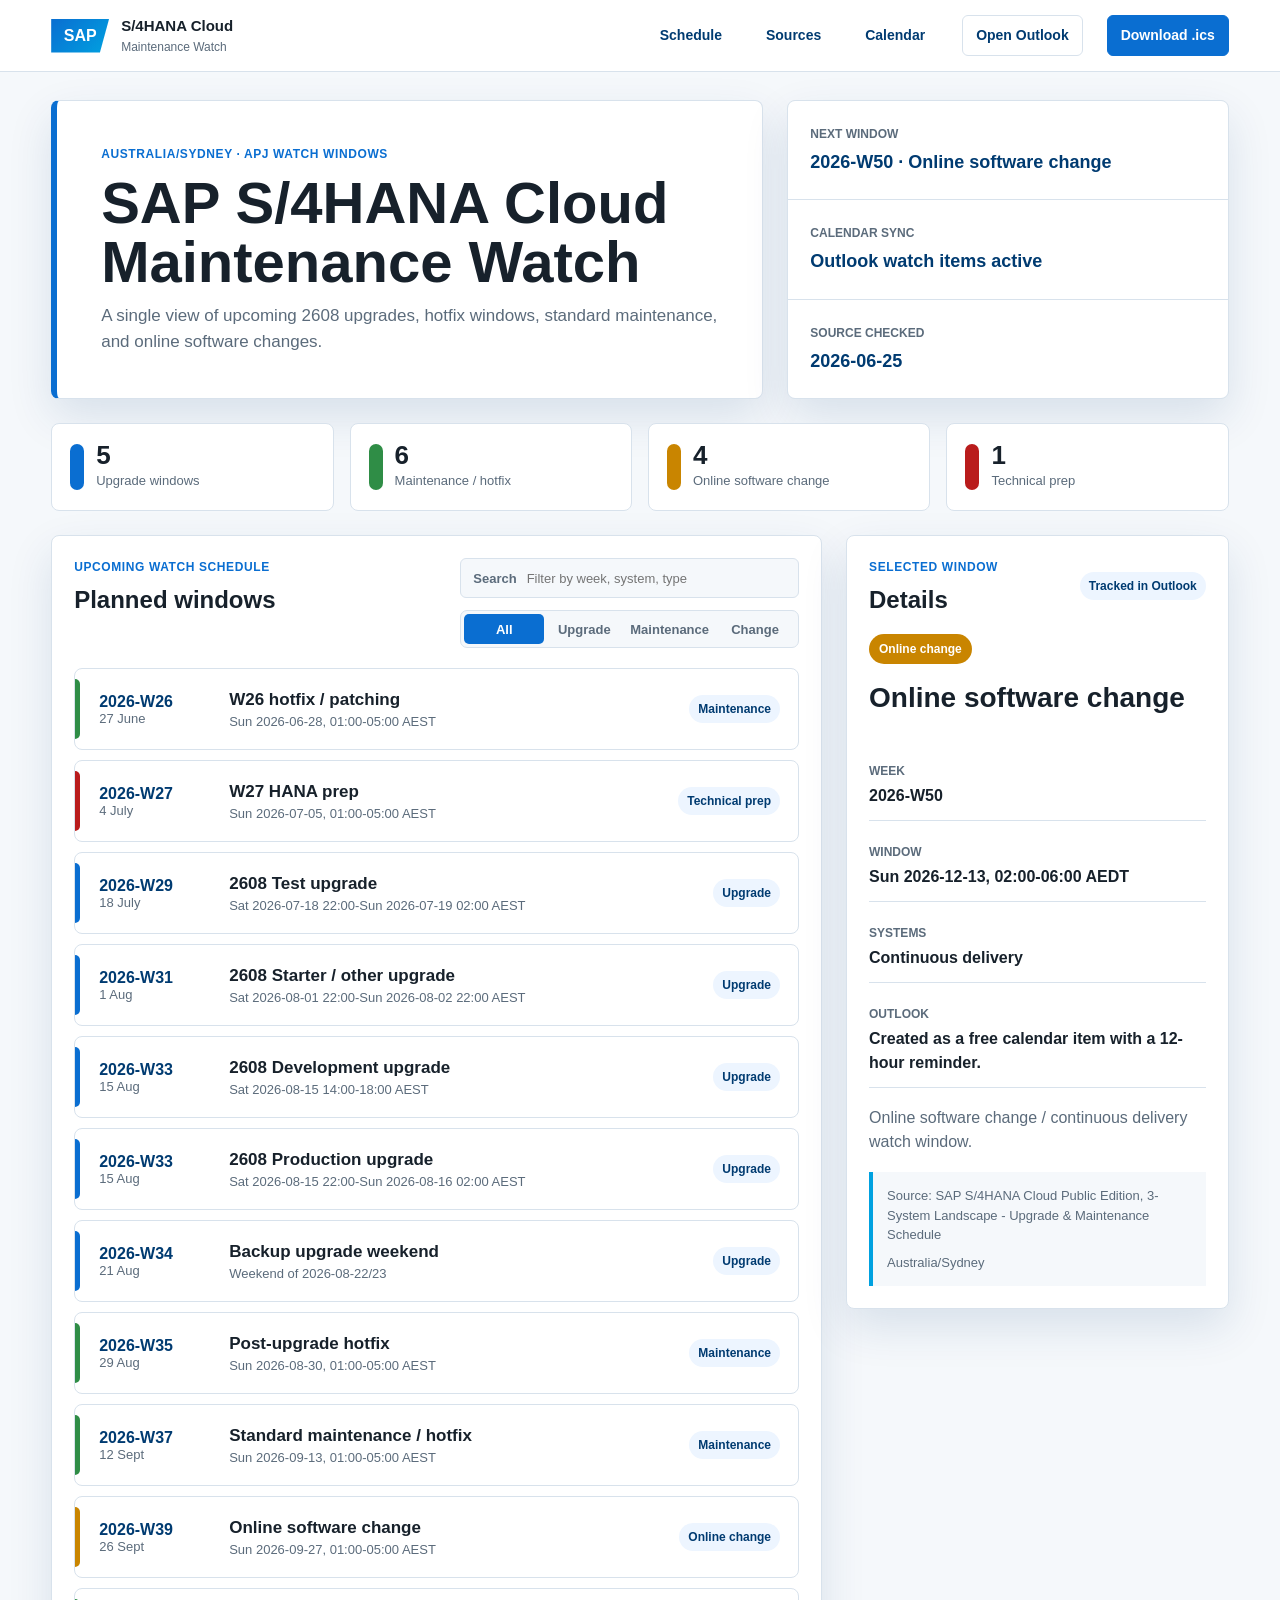
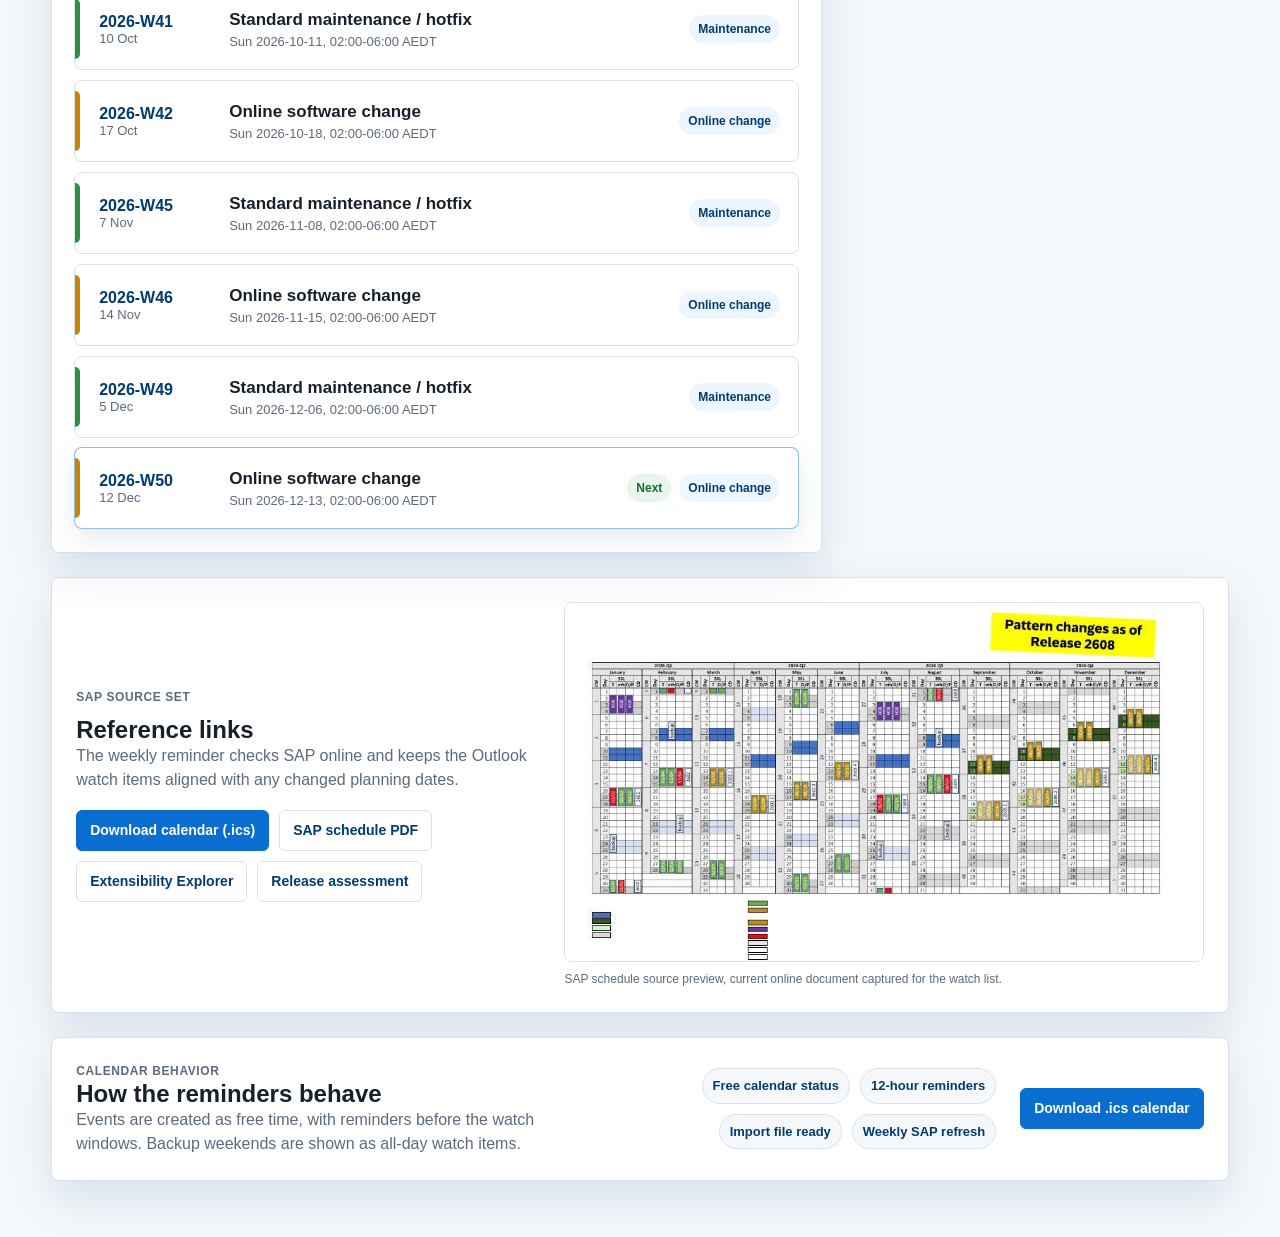
==== SAP-Maintenance-Watch-Shareable.html @ 241fd20e "Publish SAP maintenance watch site" ====
﻿<!doctype html>
<html lang="en">
  <head>
    <meta charset="utf-8" />
    <meta name="viewport" content="width=device-width, initial-scale=1" />
    <title>SAP S/4HANA Cloud Maintenance Watch</title>
    <style>
:root {
  --sap-blue: #0a6ed1;
  --sap-deep: #003b71;
  --sap-cyan: #00a1e0;
  --ink: #17212b;
  --muted: #5b6b7b;
  --line: #d8e2ec;
  --soft: #f5f8fb;
  --surface: #ffffff;
  --upgrade: #0a6ed1;
  --maintenance: #2f8d46;
  --change: #c98500;
  --prep: #b91c1c;
  --shadow: 0 18px 45px rgba(0, 59, 113, 0.12);
  color-scheme: light;
}

* {
  box-sizing: border-box;
}

html {
  scroll-behavior: smooth;
}

body {
  margin: 0;
  background: var(--soft);
  color: var(--ink);
  font-family: "Segoe UI", Arial, Helvetica, sans-serif;
  line-height: 1.5;
}

a {
  color: inherit;
}

.topbar {
  position: sticky;
  top: 0;
  z-index: 10;
  display: flex;
  align-items: center;
  gap: 24px;
  min-height: 72px;
  padding: 12px clamp(18px, 4vw, 56px);
  background: rgba(255, 255, 255, 0.94);
  border-bottom: 1px solid var(--line);
  backdrop-filter: blur(12px);
}

.brand {
  display: flex;
  align-items: center;
  gap: 12px;
  min-width: 270px;
  text-decoration: none;
}

.sap-mark {
  display: grid;
  place-items: center;
  width: 58px;
  height: 34px;
  background: linear-gradient(135deg, var(--sap-blue), var(--sap-cyan));
  color: #fff;
  font-weight: 800;
  letter-spacing: 0;
  clip-path: polygon(0 0, 100% 0, 84% 100%, 0 100%);
}

.brand strong,
.brand small {
  display: block;
}

.brand strong {
  font-size: 15px;
}

.brand small {
  color: var(--muted);
  font-size: 12px;
}

nav {
  display: flex;
  gap: 18px;
  margin-left: auto;
}

nav a,
.outlook-link,
.calendar-download,
.source-actions a {
  min-height: 38px;
  padding: 9px 13px;
  border-radius: 6px;
  color: var(--sap-deep);
  font-size: 14px;
  font-weight: 650;
  text-decoration: none;
}

nav a:hover,
.outlook-link:hover,
.calendar-download:hover,
.source-actions a:hover {
  background: #eaf4ff;
}

.outlook-link {
  border: 1px solid var(--line);
  background: var(--surface);
}

.calendar-download {
  display: inline-flex;
  align-items: center;
  justify-content: center;
  border: 1px solid var(--sap-blue);
  background: var(--sap-blue);
  color: #fff;
  white-space: nowrap;
}

.calendar-download:hover {
  background: var(--sap-deep);
  color: #fff;
}

main {
  width: min(1440px, 100%);
  margin: 0 auto;
  padding: 28px clamp(18px, 4vw, 56px) 56px;
}

.overview {
  display: grid;
  grid-template-columns: minmax(0, 1fr) minmax(320px, 0.62fr);
  gap: 24px;
  align-items: stretch;
}

.overview-copy,
.overview-panel,
.schedule-panel,
.detail-panel,
.source-grid,
.calendar-note,
.status-strip article {
  background: var(--surface);
  border: 1px solid var(--line);
  border-radius: 8px;
  box-shadow: var(--shadow);
}

.overview-copy {
  padding: clamp(26px, 4vw, 44px);
  border-left: 6px solid var(--sap-blue);
}

.system-label {
  margin: 0 0 10px;
  color: var(--sap-blue);
  font-size: 12px;
  font-weight: 750;
  letter-spacing: 0.05em;
  text-transform: uppercase;
}

h1,
h2,
h3,
p {
  margin-top: 0;
}

h1 {
  max-width: 760px;
  margin-bottom: 12px;
  font-size: clamp(32px, 5vw, 58px);
  line-height: 1.02;
  letter-spacing: 0;
}

h2 {
  margin-bottom: 0;
  font-size: 24px;
  line-height: 1.15;
  letter-spacing: 0;
}

h3 {
  margin-bottom: 18px;
  font-size: 28px;
  line-height: 1.15;
}

.overview-copy p:last-child {
  max-width: 680px;
  margin-bottom: 0;
  color: var(--muted);
  font-size: 17px;
}

.overview-panel {
  display: grid;
  gap: 1px;
  overflow: hidden;
  background: var(--line);
}

.overview-panel div {
  display: grid;
  align-content: center;
  min-height: 92px;
  padding: 18px 22px;
  background: var(--surface);
}

.metric-label {
  margin-bottom: 6px;
  color: var(--muted);
  font-size: 12px;
  font-weight: 750;
  text-transform: uppercase;
}

.overview-panel strong {
  color: var(--sap-deep);
  font-size: 18px;
}

.status-strip {
  display: grid;
  grid-template-columns: repeat(4, minmax(0, 1fr));
  gap: 16px;
  margin: 24px 0;
}

.status-strip article {
  display: flex;
  gap: 12px;
  align-items: center;
  min-height: 82px;
  padding: 18px;
  box-shadow: none;
}

.status-strip strong {
  display: block;
  font-size: 26px;
  line-height: 1;
}

.status-strip span:last-child {
  color: var(--muted);
  font-size: 13px;
}

.status-dot {
  flex: 0 0 auto;
  width: 14px;
  height: 46px;
  border-radius: 999px;
}

.status-dot.upgrade,
.timeline-row.upgrade::before,
.detail-kicker.upgrade {
  background: var(--upgrade);
}

.status-dot.maintenance,
.timeline-row.maintenance::before,
.detail-kicker.maintenance {
  background: var(--maintenance);
}

.status-dot.change,
.timeline-row.change::before,
.detail-kicker.change {
  background: var(--change);
}

.status-dot.prep,
.timeline-row.prep::before,
.detail-kicker.prep {
  background: var(--prep);
}

.workspace {
  display: grid;
  grid-template-columns: minmax(0, 1.45fr) minmax(320px, 0.72fr);
  gap: 24px;
  align-items: start;
}

.schedule-panel,
.detail-panel {
  min-width: 0;
  padding: 22px;
}

.detail-panel {
  position: sticky;
  top: 94px;
}

.panel-heading {
  display: flex;
  justify-content: space-between;
  gap: 20px;
  align-items: flex-start;
  margin-bottom: 20px;
}

.panel-heading.compact {
  align-items: center;
}

.toolbar {
  display: grid;
  gap: 12px;
  justify-items: end;
}

.search-box {
  display: flex;
  align-items: center;
  gap: 8px;
  width: min(360px, 100%);
  min-height: 40px;
  padding: 0 12px;
  border: 1px solid var(--line);
  border-radius: 6px;
  background: var(--soft);
  color: var(--muted);
  font-size: 13px;
  font-weight: 650;
}

.search-box input {
  width: 100%;
  min-width: 120px;
  border: 0;
  outline: 0;
  background: transparent;
  color: var(--ink);
  font: inherit;
  font-weight: 500;
}

.segmented {
  display: flex;
  min-height: 38px;
  padding: 3px;
  border: 1px solid var(--line);
  border-radius: 7px;
  background: var(--soft);
}

.segmented button {
  min-width: 80px;
  border: 0;
  border-radius: 5px;
  background: transparent;
  color: var(--muted);
  cursor: pointer;
  font: inherit;
  font-size: 13px;
  font-weight: 700;
}

.segmented button.active {
  background: var(--sap-blue);
  color: #fff;
}

.timeline {
  display: grid;
  gap: 10px;
}

.timeline-row {
  position: relative;
  display: grid;
  grid-template-columns: 112px minmax(0, 1fr) auto;
  gap: 18px;
  align-items: center;
  width: 100%;
  min-height: 82px;
  padding: 16px 18px 16px 24px;
  border: 1px solid var(--line);
  border-radius: 8px;
  background: var(--surface);
  color: inherit;
  cursor: pointer;
  text-align: left;
  transition: border-color 160ms ease, transform 160ms ease, box-shadow 160ms ease;
}

.timeline-row::before {
  content: "";
  position: absolute;
  left: 0;
  top: 10px;
  bottom: 10px;
  width: 5px;
  border-radius: 0 999px 999px 0;
}

.timeline-row:hover,
.timeline-row.selected {
  border-color: rgba(10, 110, 209, 0.45);
  box-shadow: 0 10px 28px rgba(0, 59, 113, 0.1);
  transform: translateY(-1px);
}

.date-block strong,
.date-block small,
.event-title,
.event-time {
  display: block;
}

.date-block strong {
  color: var(--sap-deep);
  font-size: 16px;
}

.date-block small,
.event-time {
  color: var(--muted);
  font-size: 13px;
}

.event-title {
  margin-bottom: 4px;
  font-size: 17px;
  font-weight: 750;
}

.event-meta {
  display: flex;
  gap: 8px;
  align-items: center;
  justify-content: end;
}

.next-badge,
.category-badge,
.sync-pill {
  display: inline-flex;
  align-items: center;
  min-height: 28px;
  padding: 5px 9px;
  border-radius: 999px;
  font-size: 12px;
  font-weight: 750;
  white-space: nowrap;
}

.next-badge {
  background: #e7f5ec;
  color: #176c34;
}

.category-badge,
.sync-pill {
  background: #edf5ff;
  color: var(--sap-deep);
}

.detail-content {
  display: grid;
  gap: 18px;
}

.detail-kicker {
  width: fit-content;
  padding: 6px 10px;
  border-radius: 999px;
  color: #fff;
  font-size: 12px;
  font-weight: 800;
}

dl {
  display: grid;
  gap: 10px;
  margin: 0;
}

dl div {
  padding: 12px 0;
  border-bottom: 1px solid var(--line);
}

dt {
  color: var(--muted);
  font-size: 12px;
  font-weight: 750;
  text-transform: uppercase;
}

dd {
  margin: 4px 0 0;
  color: var(--ink);
  font-weight: 650;
}

.detail-content p {
  margin-bottom: 0;
  color: var(--muted);
}

.detail-footer {
  display: grid;
  gap: 8px;
  padding: 14px;
  border-left: 4px solid var(--sap-cyan);
  background: var(--soft);
  color: var(--muted);
  font-size: 13px;
}

.source-grid,
.calendar-note {
  margin-top: 24px;
  padding: 24px;
}

.source-grid {
  display: grid;
  grid-template-columns: minmax(0, 0.72fr) minmax(320px, 1fr);
  gap: 28px;
  align-items: center;
}

.source-copy p {
  color: var(--muted);
}

.source-actions {
  display: flex;
  flex-wrap: wrap;
  gap: 10px;
  margin-top: 18px;
}

.source-actions a {
  border: 1px solid var(--line);
  background: var(--surface);
}

.source-actions .download-link {
  border-color: var(--sap-blue);
  background: var(--sap-blue);
  color: #fff;
}

.source-actions .download-link:hover {
  background: var(--sap-deep);
}

.source-image {
  margin: 0;
}

.source-image img {
  display: block;
  width: 100%;
  aspect-ratio: 16 / 9;
  object-fit: cover;
  border: 1px solid var(--line);
  border-radius: 8px;
}

.source-image figcaption {
  margin-top: 8px;
  color: var(--muted);
  font-size: 12px;
}

.calendar-note {
  display: flex;
  justify-content: space-between;
  gap: 24px;
  align-items: center;
}

.calendar-note p {
  max-width: 680px;
  margin-bottom: 0;
  color: var(--muted);
}

.calendar-rules {
  display: flex;
  flex-wrap: wrap;
  gap: 10px;
  justify-content: flex-end;
}

.calendar-note-download {
  flex: 0 0 auto;
}

.calendar-rules span {
  min-height: 34px;
  padding: 7px 10px;
  border: 1px solid var(--line);
  border-radius: 999px;
  background: var(--soft);
  color: var(--sap-deep);
  font-size: 13px;
  font-weight: 750;
}

.empty-state {
  padding: 28px;
  border: 1px dashed var(--line);
  border-radius: 8px;
  color: var(--muted);
  text-align: center;
}

@media (max-width: 1120px) {
  .overview,
  .workspace,
  .source-grid {
    grid-template-columns: 1fr;
  }

  .detail-panel {
    position: static;
  }

  .panel-heading,
  .calendar-note {
    flex-direction: column;
    align-items: stretch;
  }

  .toolbar {
    justify-items: stretch;
  }

  .search-box {
    width: 100%;
  }
}

@media (max-width: 760px) {
  .topbar {
    position: static;
    flex-wrap: wrap;
  }

  .brand {
    width: 100%;
    min-width: 0;
  }

  nav {
    order: 3;
    width: 100%;
    margin-left: 0;
    overflow-x: auto;
  }

  .outlook-link {
    margin-left: auto;
  }

  .calendar-download {
    margin-left: 0;
  }

  main {
    padding-top: 18px;
  }

  .status-strip {
    grid-template-columns: repeat(2, minmax(0, 1fr));
  }

  .segmented {
    overflow-x: auto;
  }

  .timeline-row {
    grid-template-columns: 1fr;
    gap: 8px;
  }

  .event-meta {
    justify-content: flex-start;
  }
}

@media (max-width: 520px) {
  .status-strip {
    grid-template-columns: 1fr;
  }

  h1 {
    font-size: 34px;
  }
}

@media (prefers-reduced-motion: reduce) {
  *,
  *::before,
  *::after {
    scroll-behavior: auto !important;
    transition: none !important;
  }
}

</style>
  </head>
  <body>
    <header class="topbar">
      <a class="brand" href="#schedule" aria-label="SAP S/4HANA Cloud Maintenance Watch home">
        <span class="sap-mark">SAP</span>
        <span>
          <strong>S/4HANA Cloud</strong>
          <small>Maintenance Watch</small>
        </span>
      </a>
      <nav aria-label="Page sections">
        <a href="#schedule">Schedule</a>
        <a href="#sources">Sources</a>
        <a href="#calendar">Calendar</a>
      </nav>
      <a class="outlook-link" href="https://outlook.office365.com/calendar/" target="_blank" rel="noreferrer">
        Open Outlook
      </a>
      <a
        class="calendar-download"
        href="[data-uri]"
        download="SAP-S4HANA-Cloud-Maintenance-Watch.ics"
        aria-label="Download SAP maintenance watch ICS calendar file"
      >
        Download .ics
      </a>
    </header>

    <main>
      <section class="overview" aria-labelledby="page-title">
        <div class="overview-copy">
          <p class="system-label">Australia/Sydney &middot; APJ watch windows</p>
          <h1 id="page-title">SAP S/4HANA Cloud Maintenance Watch</h1>
          <p>
            A single view of upcoming 2608 upgrades, hotfix windows, standard maintenance, and online software changes.
          </p>
        </div>
        <div class="overview-panel" aria-label="Current schedule status">
          <div>
            <span class="metric-label">Next window</span>
            <strong id="nextWindow">Loading schedule</strong>
          </div>
          <div>
            <span class="metric-label">Calendar sync</span>
            <strong>Outlook watch items active</strong>
          </div>
          <div>
            <span class="metric-label">Source checked</span>
            <strong id="sourceChecked">2026-06-25</strong>
          </div>
        </div>
      </section>

      <section class="status-strip" aria-label="Schedule summary">
        <article>
          <span class="status-dot upgrade"></span>
          <div>
            <strong id="upgradeCount">0</strong>
            <span>Upgrade windows</span>
          </div>
        </article>
        <article>
          <span class="status-dot maintenance"></span>
          <div>
            <strong id="maintenanceCount">0</strong>
            <span>Maintenance / hotfix</span>
          </div>
        </article>
        <article>
          <span class="status-dot change"></span>
          <div>
            <strong id="changeCount">0</strong>
            <span>Online software change</span>
          </div>
        </article>
        <article>
          <span class="status-dot prep"></span>
          <div>
            <strong id="prepCount">0</strong>
            <span>Technical prep</span>
          </div>
        </article>
      </section>

      <section class="workspace" id="schedule">
        <section class="schedule-panel" aria-labelledby="schedule-title">
          <div class="panel-heading">
            <div>
              <p class="system-label">Upcoming Watch Schedule</p>
              <h2 id="schedule-title">Planned windows</h2>
            </div>
            <div class="toolbar" aria-label="Schedule filters">
              <label class="search-box">
                <span>Search</span>
                <input id="searchInput" type="search" placeholder="Filter by week, system, type" />
              </label>
              <div class="segmented" role="tablist" aria-label="Filter schedule by type">
                <button class="active" type="button" data-filter="all">All</button>
                <button type="button" data-filter="upgrade">Upgrade</button>
                <button type="button" data-filter="maintenance">Maintenance</button>
                <button type="button" data-filter="change">Change</button>
              </div>
            </div>
          </div>
          <div class="timeline" id="scheduleList" aria-live="polite"></div>
        </section>

        <aside class="detail-panel" aria-labelledby="detail-title">
          <div class="panel-heading compact">
            <div>
              <p class="system-label">Selected window</p>
              <h2 id="detail-title">Details</h2>
            </div>
            <span class="sync-pill">Tracked in Outlook</span>
          </div>
          <div id="detailContent" class="detail-content"></div>
        </aside>
      </section>

      <section class="source-grid" id="sources" aria-label="SAP sources and reference image">
        <div class="source-copy">
          <p class="system-label">SAP source set</p>
          <h2>Reference links</h2>
          <p>
            The weekly reminder checks SAP online and keeps the Outlook watch items aligned with any changed planning dates.
          </p>
          <div class="source-actions">
            <a
              class="download-link"
              href="[data-uri]"
              download="SAP-S4HANA-Cloud-Maintenance-Watch.ics"
            >
              Download calendar (.ics)
            </a>
            <a href="https://www.sap.com/docs/download/2021/09/58ffa59e-f97d-0010-bca6-c68f7e60039b.pdf" target="_blank" rel="noreferrer">
              SAP schedule PDF
            </a>
            <a href="https://help.sap.com/crawler/PRODUCTION/SAP_EXTENSIBILITY_EXPLORER/SHIP/en-US" target="_blank" rel="noreferrer">
              Extensibility Explorer
            </a>
            <a href="https://pages.community.sap.com/topics/s4hana-cloud/release-assessment" target="_blank" rel="noreferrer">
              Release assessment
            </a>
          </div>
        </div>
        <figure class="source-image">
          <img src="[data-uri]" alt="SAP 2026 maintenance calendar source preview" />
          <figcaption>SAP schedule source preview, current online document captured for the watch list.</figcaption>
        </figure>
      </section>

      <section class="calendar-note" id="calendar" aria-label="Calendar tracking">
        <div>
          <p class="system-label">Calendar behavior</p>
          <h2>How the reminders behave</h2>
          <p>
            Events are created as free time, with reminders before the watch windows. Backup weekends are shown as all-day watch items.
          </p>
        </div>
        <div class="calendar-rules">
          <span>Free calendar status</span>
          <span>12-hour reminders</span>
          <span>Import file ready</span>
          <span>Weekly SAP refresh</span>
        </div>
        <a
          class="calendar-download calendar-note-download"
          href="[data-uri]"
          download="SAP-S4HANA-Cloud-Maintenance-Watch.ics"
          aria-label="Download SAP S/4HANA Cloud maintenance watch calendar file"
        >
          Download .ics calendar
        </a>
      </section>
    </main>

    <script>
window.sapWatchData = {
  sourceChecked: "2026-06-25",
  timezone: "Australia/Sydney",
  sourceLabel: "SAP S/4HANA Cloud Public Edition, 3-System Landscape - Upgrade & Maintenance Schedule",
  calendarImportFile: "SAP-S4HANA-Cloud-Maintenance-Watch.ics",
  events: [
    {
      id: "2026-W26",
      week: "2026-W26",
      title: "W26 hotfix / patching",
      category: "maintenance",
      displayTime: "Sun 2026-06-28, 01:00-05:00 AEST",
      start: "2026-06-28T01:00:00+10:00",
      end: "2026-06-28T05:00:00+10:00",
      systems: "Current 2602 cycle",
      description: "Hotfix / patching watch window in current 2602 cycle.",
      outlook: "Created as a free calendar item with a 12-hour reminder."
    },
    {
      id: "2026-W27",
      week: "2026-W27",
      title: "W27 HANA prep",
      category: "prep",
      displayTime: "Sun 2026-07-05, 01:00-05:00 AEST",
      start: "2026-07-05T01:00:00+10:00",
      end: "2026-07-05T05:00:00+10:00",
      systems: "HANA database / technical preparation",
      description: "HANA database / technical preparation watch window shown before 2608.",
      outlook: "Created as a free calendar item with a 12-hour reminder."
    },
    {
      id: "2026-W29",
      week: "2026-W29",
      title: "2608 Test upgrade",
      category: "upgrade",
      displayTime: "Sat 2026-07-18 22:00-Sun 2026-07-19 02:00 AEST",
      start: "2026-07-18T22:00:00+10:00",
      end: "2026-07-19T02:00:00+10:00",
      systems: "Test systems",
      description: "2608 major upgrade for Test systems.",
      outlook: "Created as a free calendar item with a 12-hour reminder."
    },
    {
      id: "2026-W31",
      week: "2026-W31",
      title: "2608 Starter / other upgrade",
      category: "upgrade",
      displayTime: "Sat 2026-08-01 22:00-Sun 2026-08-02 22:00 AEST",
      start: "2026-08-01T22:00:00+10:00",
      end: "2026-08-02T22:00:00+10:00",
      systems: "Starter and other systems",
      description: "2608 major upgrade for Starter and other systems.",
      outlook: "Created as a free calendar item with a 12-hour reminder."
    },
    {
      id: "2026-W33-DEV",
      week: "2026-W33",
      title: "2608 Development upgrade",
      category: "upgrade",
      displayTime: "Sat 2026-08-15 14:00-18:00 AEST",
      start: "2026-08-15T14:00:00+10:00",
      end: "2026-08-15T18:00:00+10:00",
      systems: "Development systems",
      description: "2608 major upgrade for Development systems.",
      outlook: "Created as a free calendar item with a 12-hour reminder."
    },
    {
      id: "2026-W33-PROD",
      week: "2026-W33",
      title: "2608 Production upgrade",
      category: "upgrade",
      displayTime: "Sat 2026-08-15 22:00-Sun 2026-08-16 02:00 AEST",
      start: "2026-08-15T22:00:00+10:00",
      end: "2026-08-16T02:00:00+10:00",
      systems: "Production systems",
      description: "2608 major upgrade for Production systems.",
      outlook: "Created as a free calendar item with a 12-hour reminder."
    },
    {
      id: "2026-W34",
      week: "2026-W34",
      title: "Backup upgrade weekend",
      category: "upgrade",
      displayTime: "Weekend of 2026-08-22/23",
      start: "2026-08-22T00:00:00+10:00",
      end: "2026-08-24T00:00:00+10:00",
      systems: "Systems not upgraded earlier",
      description: "Backup upgrade weekend if SAP needs it for systems not upgraded earlier.",
      outlook: "Created as an all-day free calendar item with a 1-day reminder."
    },
    {
      id: "2026-W35",
      week: "2026-W35",
      title: "Post-upgrade hotfix",
      category: "maintenance",
      displayTime: "Sun 2026-08-30, 01:00-05:00 AEST",
      start: "2026-08-30T01:00:00+10:00",
      end: "2026-08-30T05:00:00+10:00",
      systems: "Post-upgrade estate",
      description: "Post-upgrade hotfix / patching watch window.",
      outlook: "Created as a free calendar item with a 12-hour reminder."
    },
    {
      id: "2026-W37",
      week: "2026-W37",
      title: "Standard maintenance / hotfix",
      category: "maintenance",
      displayTime: "Sun 2026-09-13, 01:00-05:00 AEST",
      start: "2026-09-13T01:00:00+10:00",
      end: "2026-09-13T05:00:00+10:00",
      systems: "After 2608 pattern change",
      description: "Standard maintenance / hotfix watch window after the 2608 pattern change.",
      outlook: "Created as a free calendar item with a 12-hour reminder."
    },
    {
      id: "2026-W39",
      week: "2026-W39",
      title: "Online software change",
      category: "change",
      displayTime: "Sun 2026-09-27, 01:00-05:00 AEST",
      start: "2026-09-27T01:00:00+10:00",
      end: "2026-09-27T05:00:00+10:00",
      systems: "Continuous delivery",
      description: "Online software change / continuous delivery watch window.",
      outlook: "Created as a free calendar item with a 12-hour reminder."
    },
    {
      id: "2026-W41",
      week: "2026-W41",
      title: "Standard maintenance / hotfix",
      category: "maintenance",
      displayTime: "Sun 2026-10-11, 02:00-06:00 AEDT",
      start: "2026-10-11T02:00:00+11:00",
      end: "2026-10-11T06:00:00+11:00",
      systems: "Monthly maintenance",
      description: "Standard maintenance / hotfix watch window.",
      outlook: "Created as a free calendar item with a 12-hour reminder."
    },
    {
      id: "2026-W42",
      week: "2026-W42",
      title: "Online software change",
      category: "change",
      displayTime: "Sun 2026-10-18, 02:00-06:00 AEDT",
      start: "2026-10-18T02:00:00+11:00",
      end: "2026-10-18T06:00:00+11:00",
      systems: "Continuous delivery",
      description: "Online software change / continuous delivery watch window.",
      outlook: "Created as a free calendar item with a 12-hour reminder."
    },
    {
      id: "2026-W45",
      week: "2026-W45",
      title: "Standard maintenance / hotfix",
      category: "maintenance",
      displayTime: "Sun 2026-11-08, 02:00-06:00 AEDT",
      start: "2026-11-08T02:00:00+11:00",
      end: "2026-11-08T06:00:00+11:00",
      systems: "Monthly maintenance",
      description: "Standard maintenance / hotfix watch window.",
      outlook: "Created as a free calendar item with a 12-hour reminder."
    },
    {
      id: "2026-W46",
      week: "2026-W46",
      title: "Online software change",
      category: "change",
      displayTime: "Sun 2026-11-15, 02:00-06:00 AEDT",
      start: "2026-11-15T02:00:00+11:00",
      end: "2026-11-15T06:00:00+11:00",
      systems: "Continuous delivery",
      description: "Online software change / continuous delivery watch window.",
      outlook: "Created as a free calendar item with a 12-hour reminder."
    },
    {
      id: "2026-W49",
      week: "2026-W49",
      title: "Standard maintenance / hotfix",
      category: "maintenance",
      displayTime: "Sun 2026-12-06, 02:00-06:00 AEDT",
      start: "2026-12-06T02:00:00+11:00",
      end: "2026-12-06T06:00:00+11:00",
      systems: "Monthly maintenance",
      description: "Standard maintenance / hotfix watch window.",
      outlook: "Created as a free calendar item with a 12-hour reminder."
    },
    {
      id: "2026-W50",
      week: "2026-W50",
      title: "Online software change",
      category: "change",
      displayTime: "Sun 2026-12-13, 02:00-06:00 AEDT",
      start: "2026-12-13T02:00:00+11:00",
      end: "2026-12-13T06:00:00+11:00",
      systems: "Continuous delivery",
      description: "Online software change / continuous delivery watch window.",
      outlook: "Created as a free calendar item with a 12-hour reminder."
    }
  ]
};

</script>
<script>
(function () {
  const data = window.sapWatchData;
  const events = data.events.map((event) => ({
    ...event,
    startDate: new Date(event.start),
    endDate: new Date(event.end)
  }));

  const categoryLabels = {
    upgrade: "Upgrade",
    maintenance: "Maintenance",
    change: "Online change",
    prep: "Technical prep"
  };

  const scheduleList = document.querySelector("#scheduleList");
  const detailContent = document.querySelector("#detailContent");
  const searchInput = document.querySelector("#searchInput");
  const filterButtons = Array.from(document.querySelectorAll("[data-filter]"));
  const sourceChecked = document.querySelector("#sourceChecked");
  const nextWindow = document.querySelector("#nextWindow");

  let selectedId = null;
  let activeFilter = "all";

  function formatMonth(date) {
    return new Intl.DateTimeFormat("en-AU", {
      month: "short",
      day: "numeric"
    }).format(date);
  }

  function getNextEvent() {
    const now = new Date();
    return events.find((event) => event.endDate >= now) || events[events.length - 1];
  }

  function setCounts() {
    document.querySelector("#upgradeCount").textContent = events.filter((event) => event.category === "upgrade").length;
    document.querySelector("#maintenanceCount").textContent = events.filter((event) => event.category === "maintenance").length;
    document.querySelector("#changeCount").textContent = events.filter((event) => event.category === "change").length;
    document.querySelector("#prepCount").textContent = events.filter((event) => event.category === "prep").length;
    sourceChecked.textContent = data.sourceChecked;

    const next = getNextEvent();
    nextWindow.textContent = `${next.week} \u00b7 ${next.title}`;
    selectedId = selectedId || next.id;
  }

  function getFilteredEvents() {
    const search = searchInput.value.trim().toLowerCase();
    return events.filter((event) => {
      const matchesFilter = activeFilter === "all" || event.category === activeFilter;
      const haystack = `${event.week} ${event.title} ${event.displayTime} ${event.description} ${event.systems}`.toLowerCase();
      return matchesFilter && (!search || haystack.includes(search));
    });
  }

  function renderSchedule() {
    const filtered = getFilteredEvents();
    const next = getNextEvent();
    scheduleList.innerHTML = "";

    if (!filtered.length) {
      scheduleList.innerHTML = '<p class="empty-state">No matching SAP watch windows. Try another filter.</p>';
      return;
    }

    const fragment = document.createDocumentFragment();
    filtered.forEach((event) => {
      const button = document.createElement("button");
      button.type = "button";
      button.className = `timeline-row ${event.category}`;
      if (event.id === selectedId) button.classList.add("selected");
      button.setAttribute("aria-pressed", event.id === selectedId ? "true" : "false");
      button.innerHTML = `
        <span class="date-block">
          <strong>${event.week}</strong>
          <small>${formatMonth(event.startDate)}</small>
        </span>
        <span class="event-main">
          <span class="event-title">${event.title}</span>
          <span class="event-time">${event.displayTime}</span>
        </span>
        <span class="event-meta">
          ${event.id === next.id ? '<span class="next-badge">Next</span>' : ""}
          <span class="category-badge">${categoryLabels[event.category]}</span>
        </span>
      `;
      button.addEventListener("click", () => {
        selectedId = event.id;
        renderSchedule();
        renderDetails();
      });
      fragment.appendChild(button);
    });

    scheduleList.appendChild(fragment);
  }

  function renderDetails() {
    const event = events.find((item) => item.id === selectedId) || getNextEvent();
    detailContent.innerHTML = `
      <div class="detail-kicker ${event.category}">${categoryLabels[event.category]}</div>
      <h3>${event.title}</h3>
      <dl>
        <div>
          <dt>Week</dt>
          <dd>${event.week}</dd>
        </div>
        <div>
          <dt>Window</dt>
          <dd>${event.displayTime}</dd>
        </div>
        <div>
          <dt>Systems</dt>
          <dd>${event.systems}</dd>
        </div>
        <div>
          <dt>Outlook</dt>
          <dd>${event.outlook}</dd>
        </div>
      </dl>
      <p>${event.description}</p>
      <div class="detail-footer">
        <span>Source: ${data.sourceLabel}</span>
        <span>${data.timezone}</span>
      </div>
    `;
  }

  filterButtons.forEach((button) => {
    button.addEventListener("click", () => {
      activeFilter = button.dataset.filter;
      filterButtons.forEach((item) => item.classList.toggle("active", item === button));
      renderSchedule();
    });
  });

  searchInput.addEventListener("input", renderSchedule);

  setCounts();
  renderSchedule();
  renderDetails();
})();

</script>
  </body>
</html>
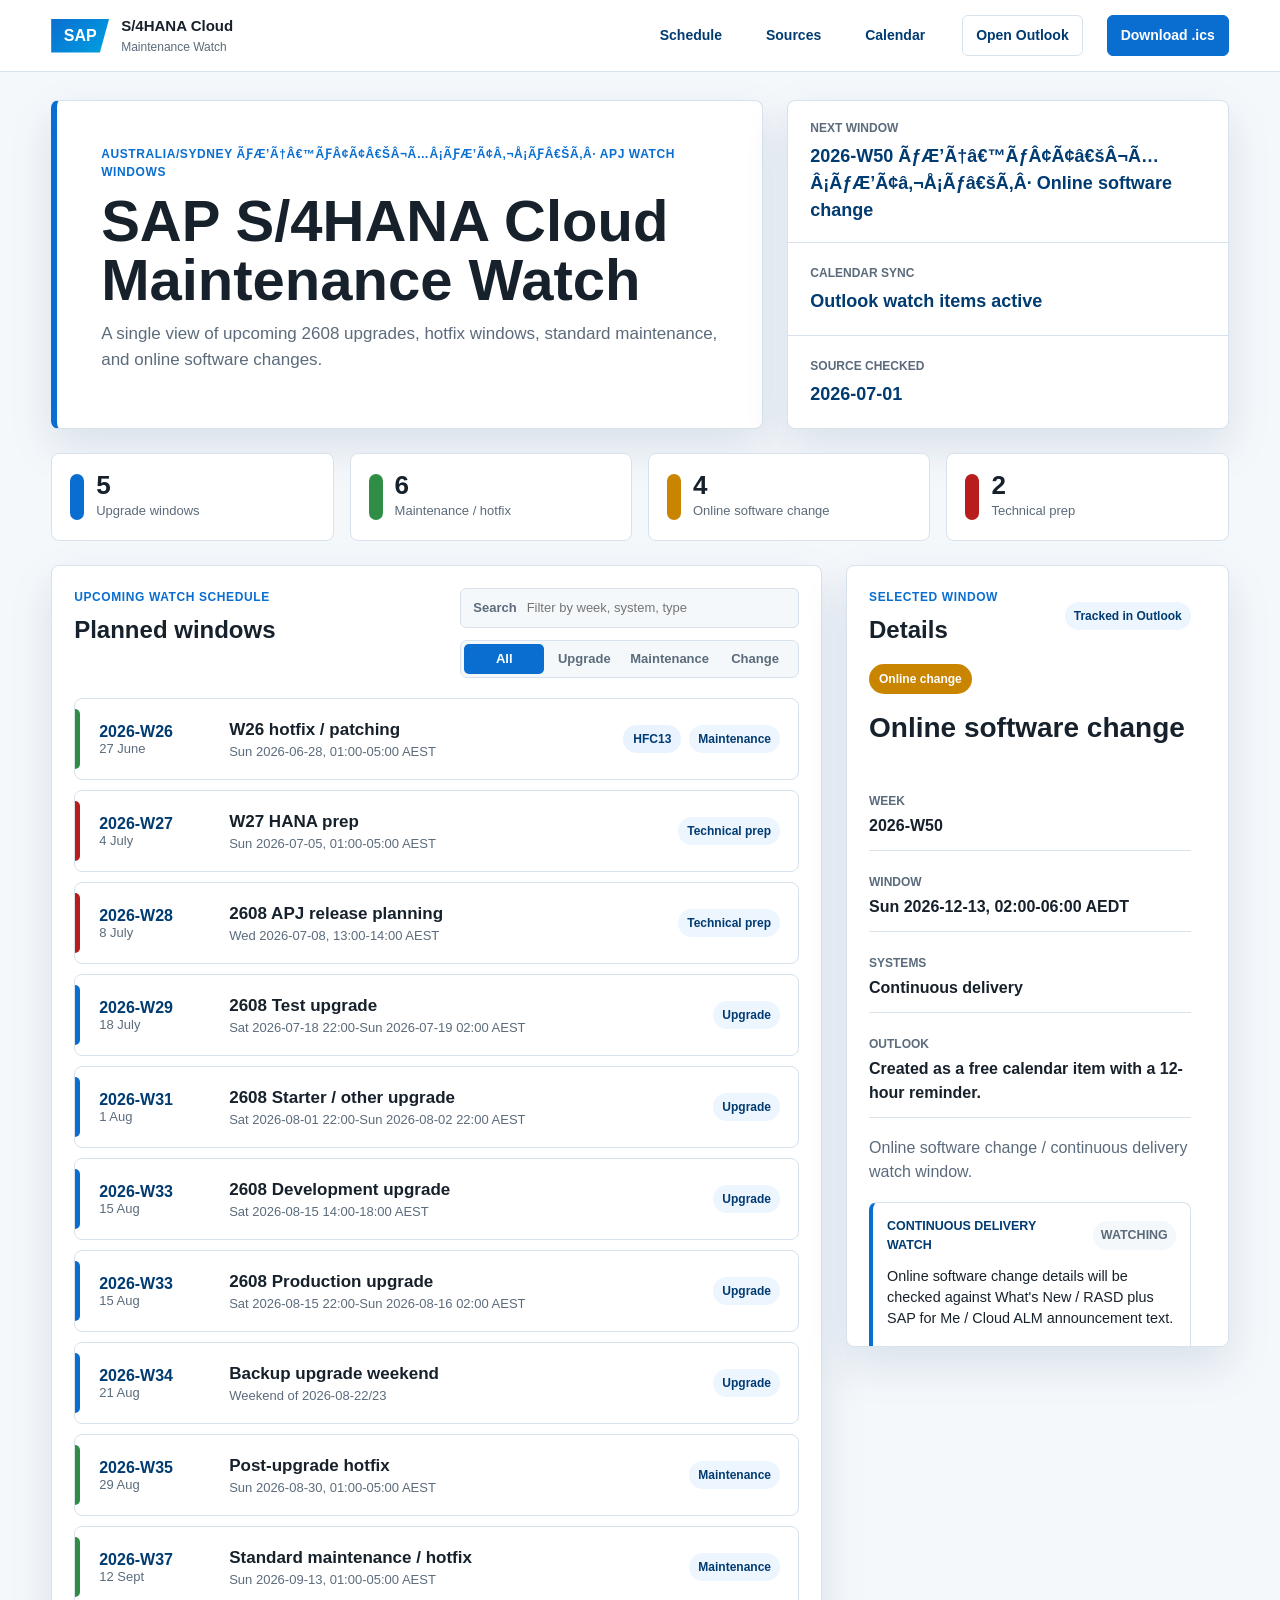
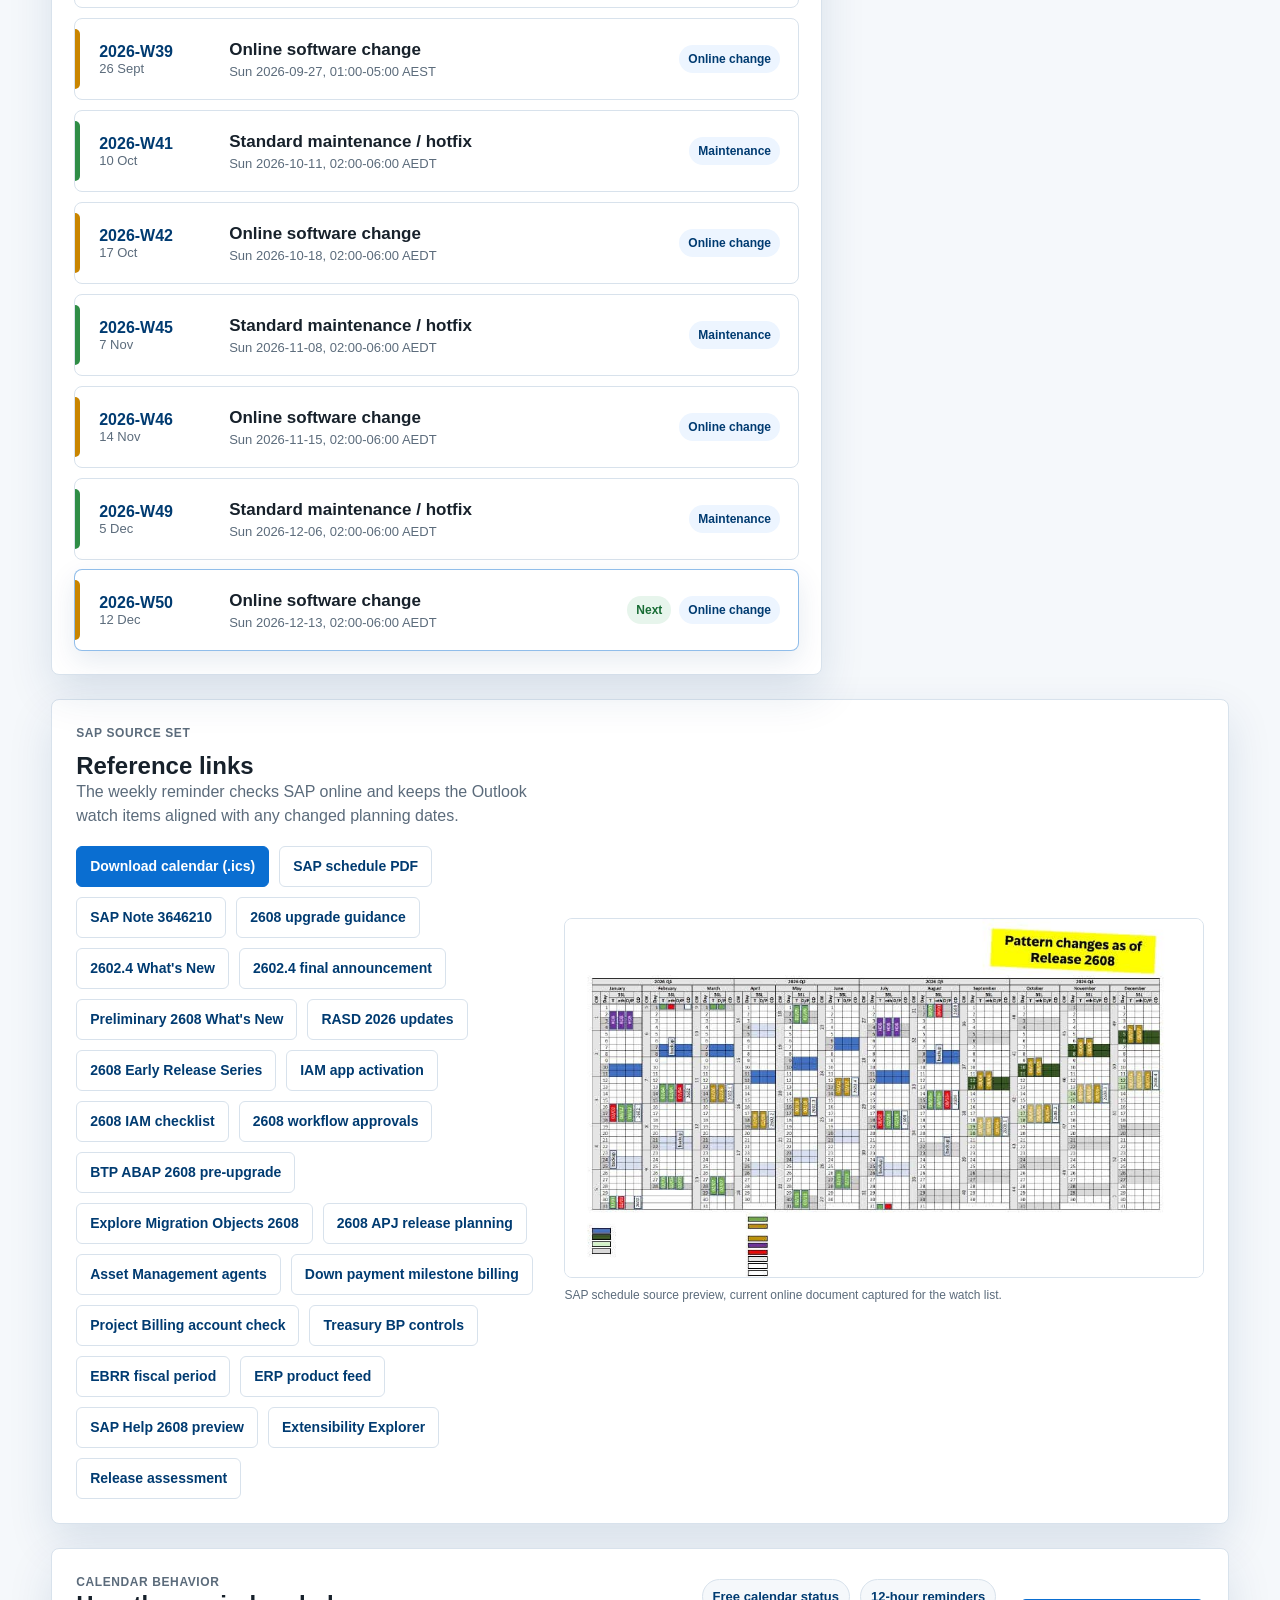
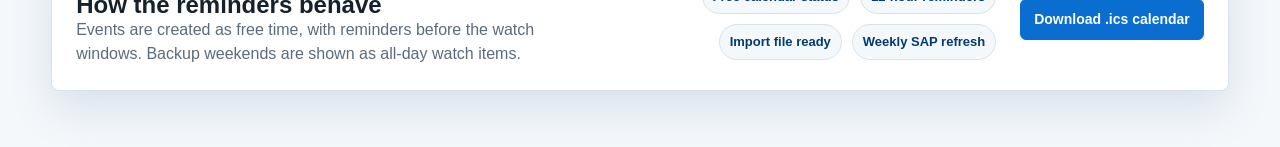
==== commit 64d585d8: "Publish new SAP maintenance watch site" ====
--- a/SAP-Maintenance-Watch-Shareable.html
+++ b/SAP-Maintenance-Watch-Shareable.html
@@ -4,7 +4,7 @@
     <meta charset="utf-8" />
     <meta name="viewport" content="width=device-width, initial-scale=1" />
     <title>SAP S/4HANA Cloud Maintenance Watch</title>
-    <style>
+    <style>
 :root {
   --sap-blue: #0a6ed1;
   --sap-deep: #003b71;
@@ -313,6 +313,11 @@
 .detail-panel {
   position: sticky;
   top: 94px;
+  align-self: start;
+  max-height: calc(100vh - 118px);
+  overflow-y: auto;
+  overscroll-behavior: contain;
+  scrollbar-gutter: stable;
 }
 
 .panel-heading {
@@ -523,6 +528,230 @@
   color: var(--muted);
 }
 
+.hotfix-badge,
+.hotfix-code {
+  border-radius: 999px;
+  background: #e8f3ff;
+  color: var(--sap-deep);
+  font-size: 0.75rem;
+  font-weight: 800;
+  white-space: nowrap;
+}
+
+.hotfix-badge {
+  padding: 7px 10px;
+}
+
+.hotfix-card {
+  display: grid;
+  gap: 12px;
+  padding: 14px;
+  border: 1px solid rgba(10, 110, 209, 0.24);
+  border-radius: 8px;
+  background: linear-gradient(180deg, #f8fbff 0%, #ffffff 100%);
+}
+
+.hotfix-heading {
+  display: flex;
+  align-items: flex-start;
+  gap: 12px;
+}
+
+.hotfix-code {
+  display: inline-flex;
+  align-items: center;
+  justify-content: center;
+  min-width: 58px;
+  padding: 8px 11px;
+}
+
+.hotfix-heading div {
+  display: grid;
+  gap: 3px;
+}
+
+.hotfix-heading strong {
+  font-size: 0.95rem;
+}
+
+.hotfix-heading span:last-child,
+.hotfix-source {
+  color: var(--muted);
+  font-size: 0.82rem;
+}
+
+.hotfix-source {
+  display: grid;
+  gap: 4px;
+  padding-top: 10px;
+  border-top: 1px solid var(--line);
+}
+
+.hotfix-list {
+  display: grid;
+  max-height: 360px;
+  overflow: auto;
+  border: 1px solid var(--line);
+  border-radius: 8px;
+  background: var(--surface);
+}
+
+.hotfix-row {
+  display: grid;
+  grid-template-columns: minmax(120px, 0.34fr) minmax(0, 1fr);
+  gap: 12px;
+  padding: 10px 12px;
+  border-bottom: 1px solid var(--line);
+}
+
+.hotfix-row:last-child {
+  border-bottom: 0;
+}
+
+.hotfix-row span {
+  color: var(--sap-deep);
+  font-size: 0.78rem;
+  font-weight: 800;
+  word-break: break-word;
+}
+
+.hotfix-row p {
+  color: var(--ink);
+  font-size: 0.84rem;
+  line-height: 1.4;
+  word-break: break-word;
+}
+
+.watch-card {
+  display: grid;
+  gap: 12px;
+  padding: 14px;
+  border: 1px solid var(--line);
+  border-left: 4px solid var(--sap-cyan);
+  border-radius: 8px;
+  background: var(--surface);
+}
+
+.watch-card.pending {
+  border-left-color: var(--change);
+}
+
+.watch-card.watching {
+  border-left-color: var(--sap-blue);
+}
+
+.watch-heading {
+  display: flex;
+  align-items: center;
+  justify-content: space-between;
+  gap: 12px;
+}
+
+.watch-heading span,
+.watch-heading strong {
+  font-size: 0.78rem;
+  font-weight: 800;
+  text-transform: uppercase;
+}
+
+.watch-heading span {
+  color: var(--sap-deep);
+}
+
+.watch-heading strong {
+  padding: 5px 8px;
+  border-radius: 999px;
+  background: var(--soft);
+  color: var(--muted);
+}
+
+.watch-card p {
+  color: var(--ink);
+  font-size: 0.9rem;
+  line-height: 1.45;
+}
+
+.signal-card {
+  display: grid;
+  gap: 12px;
+  padding: 14px;
+  border: 1px solid var(--line);
+  border-left: 4px solid var(--sap-blue);
+  border-radius: 8px;
+  background: #ffffff;
+}
+
+.signal-card.customer-action-card {
+  border-left-color: #e76500;
+  background: #fffaf4;
+}
+
+.signal-card.product-update-card {
+  border-left-color: #188918;
+  background: #f6fbf6;
+}
+
+.signal-heading {
+  display: flex;
+  align-items: center;
+  justify-content: space-between;
+  gap: 12px;
+  color: var(--sap-deep);
+  font-size: 0.74rem;
+  font-weight: 800;
+  letter-spacing: 0.04em;
+  text-transform: uppercase;
+}
+
+.signal-heading strong {
+  padding: 5px 8px;
+  border-radius: 999px;
+  background: #fff;
+  color: #9a3f00;
+  font-size: 0.72rem;
+}
+
+.signal-card h4 {
+  margin: 0;
+  color: var(--ink);
+  font-size: 1rem;
+}
+
+.signal-card p,
+.signal-card li {
+  color: var(--ink);
+  font-size: 0.88rem;
+  line-height: 1.45;
+}
+
+.signal-list {
+  display: grid;
+  gap: 8px;
+  margin: 0;
+  padding-left: 18px;
+}
+
+.signal-source {
+  padding-top: 10px;
+  border-top: 1px solid var(--line);
+  color: var(--muted);
+  font-size: 0.78rem;
+  line-height: 1.35;
+}
+
+.watch-list {
+  gap: 0;
+}
+
+.watch-list div {
+  padding: 10px 0;
+}
+
+.watch-list dd {
+  color: var(--muted);
+  font-weight: 600;
+}
+
 .detail-footer {
   display: grid;
   gap: 8px;
@@ -643,6 +872,9 @@
 
   .detail-panel {
     position: static;
+    max-height: none;
+    overflow: visible;
+    overscroll-behavior: auto;
   }
 
   .panel-heading,
@@ -705,6 +937,11 @@
 
   .event-meta {
     justify-content: flex-start;
+  }
+
+  .hotfix-row {
+    grid-template-columns: 1fr;
+    gap: 4px;
   }
 }
 
@@ -726,8 +963,8 @@
     transition: none !important;
   }
 }
-
-</style>
+
+    </style>
   </head>
   <body>
     <header class="topbar">
@@ -748,7 +985,7 @@
       </a>
       <a
         class="calendar-download"
-        href="[data-uri]"
+        href="data:text/calendar;charset=utf-8,BEGIN%3AVCALENDAR%0AVERSION%3A2.0%0APRODID%3A-%2F%2FCodex%2F%2FSAP%20S4HANA%20Cloud%20Maintenance%20Watch%2F%2FEN%0ACALSCALE%3AGREGORIAN%0AMETHOD%3APUBLISH%0AX-WR-CALNAME%3ASAP%20S%2F4HANA%20Cloud%20Maintenance%20Watch%0AX-WR-TIMEZONE%3AAustralia%2FSydney%0ABEGIN%3AVEVENT%0AUID%3Asap-s4hana-watch-2026-w26%40codex.local%0ADTSTAMP%3A20260629T080959Z%0ASUMMARY%3ASAP%20S%2F4HANA%20Cloud%20watch%3A%20W26%20hotfix%20%2F%20patching%0ADTSTART%3A20260627T150000Z%0ADTEND%3A20260627T190000Z%0ATRANSP%3ATRANSPARENT%0ALOCATION%3ASAP%20S%2F4HANA%20Cloud%20Public%20Edition%20online%20schedule%0ADESCRIPTION%3ASAP%20S%2F4HANA%20Cloud%20Public%20Edition%202602%20HFC13%20was%20released%20on%2025.06.2026.%20SAP%20Note%203646210%20includes%2091%20application%20corrections%20in%20attachment%20S4HANACloud2602HFC13_ListOfHotfixShortDescription.pdf.%5Cn%5CnAreas%20include%20Ariba%20integration%2C%20migration%20cockpit%2C%20document%20compliance%2C%20Central%20Business%20Configuration%2C%20actual%20costing%2C%20service%20orders%2C%20localisation%20and%20DRC%2C%20group%20reporting%2C%20treasury%2C%20EWM%2C%20delivery%20APIs%2C%20product%20master%2C%20purchasing%20analytics%2C%20purchase%20orders%2C%20maintenance%20plans%2C%20production%2C%20PSM%2C%20QM%2C%20billing%2C%20freight%20and%20logistics%20integration.%5Cn%5CnSAP%20announced%20final%20What's%20New%20and%20Product%20Assistance%20for%20SAP%20S%2F4HANA%20Cloud%20Public%20Edition%202602.4.%20SAP%20Help%20also%20lists%2054%20official%202602.4%20(HFC12)%20What's%20New%20entries%2C%20all%20dated%2026.06.2026%20in%20search%20results.%20Tracked%20topics%20include%20Developer%20Extensibility%20for%20scheduling%20goods%20issue%20for%20deliveries%2C%20Explore%20Migration%20Objects%20enhancements%2C%20Joule%20features%2C%20project%2Fwork-package%20details%2C%20electronic%20invoicing%2C%20withholding-tax%20analysis%2C%20BOM%20print%20preview%2C%20quality%20inspection%2C%20and%20logistics%2Fcompliance%20updates.%20SAP%20recommends%20RASD%20for%20a%20personalized%20view%20based%20on%20activated%20and%20used%20scope%3B%20the%20announcement%20says%202602.4%20information%20would%20be%20available%20in%20RASD%20within%20the%20next%20few%20days.%5Cn%5CnTimezone%20shown%20to%20user%3A%20Australia%2FSydney.%5CnCalendar%20status%3A%20Free.%5CnSource%3A%20SAP%20S%2F4HANA%20Cloud%20Public%20Edition%2C%203-System%20Landscape%20-%20Upgrade%20%26%20Maintenance%20Schedule%20plus%20SAP%20Note%203646210%2C%20SAP%20Community%20final%202602.4%20announcement%2C%20and%20SAP%20Help%202602.4%20What's%20New%2FProduct%20Assistance%20search%20results.%5CnCodex%20SAP%20maintenance%20watch%20id%3A%202026-W26%0ABEGIN%3AVALARM%0ATRIGGER%3A-PT12H%0AACTION%3ADISPLAY%0ADESCRIPTION%3ASAP%20S%2F4HANA%20Cloud%20watch%20window%20reminder%0AEND%3AVALARM%0AEND%3AVEVENT%0ABEGIN%3AVEVENT%0AUID%3Asap-s4hana-watch-2026-w27%40codex.local%0ADTSTAMP%3A20260629T080959Z%0ASUMMARY%3ASAP%20S%2F4HANA%20Cloud%20watch%3A%20W27%20HANA%20prep%0ADTSTART%3A20260704T150000Z%0ADTEND%3A20260704T190000Z%0ATRANSP%3ATRANSPARENT%0ALOCATION%3ASAP%20S%2F4HANA%20Cloud%20Public%20Edition%20online%20schedule%0ADESCRIPTION%3AHANA%20database%20%2F%20technical%20preparation%20watch%20window%20shown%20before%202608.%5Cn%5CnTimezone%20shown%20to%20user%3A%20Australia%2FSydney.%5CnCalendar%20status%3A%20Free.%5CnSource%3A%20SAP%20S%2F4HANA%20Cloud%20Public%20Edition%2C%203-System%20Landscape%20-%20Upgrade%20%26%20Maintenance%20Schedule.%5CnCodex%20SAP%20maintenance%20watch%20id%3A%202026-W27%0ABEGIN%3AVALARM%0ATRIGGER%3A-PT12H%0AACTION%3ADISPLAY%0ADESCRIPTION%3ASAP%20S%2F4HANA%20Cloud%20watch%20window%20reminder%0AEND%3AVALARM%0AEND%3AVEVENT%0ABEGIN%3AVEVENT%0AUID%3Asap-s4hana-watch-2026-w28-release-planning%40codex.local%0ADTSTAMP%3A20260629T080959Z%0ASUMMARY%3ASAP%20S%2F4HANA%20Cloud%20watch%3A%202608%20APJ%20release%20planning%0ADTSTART%3A20260708T030000Z%0ADTEND%3A20260708T040000Z%0ATRANSP%3ATRANSPARENT%0ALOCATION%3ASAP%20Preferred%20Success%20%2F%20SAP%20Learning%20Hub%0ADESCRIPTION%3ASAP%20Preferred%20Success%20APJ%20release%20planning%20session%20for%20SAP%20Cloud%20ERP%202608.%20SAP%20lists%20the%20APJ%20English%20session%20for%20July%208%2C%2013%3A00-14%3A00%20AEST.%20SAP%20says%20the%20session%20covers%202608%20release%20dates%2C%20the%20upgrade%20process%2C%20the%20new%20system%20maintenance%20schedule%20starting%20from%20September%2C%20RASD%20impact%20analysis%2C%20and%20release%20call-to-action%20items.%5Cn%5CnTimezone%20shown%20to%20user%3A%20Australia%2FSydney.%5CnCalendar%20status%3A%20Free.%5CnSource%3A%20SAP%20Preferred%20Success%3A%20Join%20Our%20SAP%20Cloud%20ERP%202608%20Release%20Planning%20Session.%5CnCodex%20SAP%20maintenance%20watch%20id%3A%202026-W28-RELEASE-PLANNING%0ABEGIN%3AVALARM%0ATRIGGER%3A-PT12H%0AACTION%3ADISPLAY%0ADESCRIPTION%3ASAP%202608%20release%20planning%20session%20reminder%0AEND%3AVALARM%0AEND%3AVEVENT%0ABEGIN%3AVEVENT%0AUID%3Asap-s4hana-watch-2026-w29%40codex.local%0ADTSTAMP%3A20260629T080959Z%0ASUMMARY%3ASAP%20S%2F4HANA%20Cloud%20watch%3A%202608%20Test%20upgrade%0ADTSTART%3A20260718T120000Z%0ADTEND%3A20260718T160000Z%0ATRANSP%3ATRANSPARENT%0ALOCATION%3ASAP%20S%2F4HANA%20Cloud%20Public%20Edition%20online%20schedule%0ADESCRIPTION%3A2608%20major%20upgrade%20for%20Test%20systems.%20SAP's%202608%20upgrade%20guidance%20indicates%20T-Tenant%20upgrades%20to%202608%20with%20HFC02%20on%2018-19%20July%202026.%20Preliminary%202608%20What's%20New%20and%20Product%20Assistance%20content%20is%20available%20for%20upgrade%20preparation%20through%20the%20What's%20New%20Viewer%20and%20RASD.%20SAP's%202608%20Early%20Release%20Series%20runs%2013-17%20July%202026%20and%20includes%20Extensibility%2C%20Finance%2C%20SAP%20Activate%2C%20Cloud%20ALM%2C%20and%20Test%20Automation%20Tool%20topics%3B%20the%20static%20source%20page%20does%20not%20expose%20a%20reliable%20session%20timezone%2C%20so%20exact%20session%20entries%20were%20not%20created.%20Customer%20action%20now%20tracked%3A%20SAP%20IAM%20guidance%20says%20successor%20IAM%20apps%20are%20inactive%20by%20default%20from%202602%3B%20before%202608%2C%20check%20predecessor%20app%20usage%2C%20activate%20successor%20IAM%20apps%20in%20business%20roles%2C%20validate%20with%20key%20users%2C%20and%20transport%20changes%20to%20Test%20and%20Production.%20Priority%20IAM%20successor%20IDs%20include%20F3516A_TRAN%2C%20F3425A_TRAN%2C%20F1443B_TRAN%2C%20F3883A_TRAN%2C%20F3915A_TRAN%2C%20F7280A_TRAN%2C%20F0956B_TRAN%2C%20and%20F9104_TRAN.%20Product%20update%20tracked%3A%202608%20adds%20multi-processor%20workflow%20approval%20controls%20for%20two-%20and%20three-person%20approvals%20plus%20validation%20callbacks.%20RASD%202026%20update%20tracked%3A%20use%20What's%20New%20change%20history%2C%20Last%20Modified%20On%20filtering%2C%20and%20RASD%20impact-card%20navigation%20for%20changed%20extensibility%20objects%2C%20where-used%20lists%2C%20impacted%20catalogs%2C%20IAM%20apps%2C%20and%20renamed%20app%20tiles.%20Newly%20tracked%20product%20updates%3A%20SAP%20BTP%20ABAP%20Environment%202608%20pre-upgrade%20testing%20can%20be%20nominated%20for%2017%20July%2008%3A00-16%3A00%20CET%2C%20which%20is%2017%20July%2017%3A00%20to%2018%20July%2001%3A00%20AEST%20if%20SAP's%20CET%20label%20is%20interpreted%20literally%3B%20Explore%20Migration%20Objects%20adds%202602.4%2F2608%20availability%2C%20scope-item%20status%2C%20and%20dependency-graph%20features%20for%20migration%20planning%3B%20SAP%20Asset%20Management%20describes%20AI-assisted%20maintenance%20notifications%20and%20planning%3B%20SAP%20Sales%20Billing%20adds%20Advanced%20Down%20Payment%20Processing%20with%20milestone%20billing%3B%20Project%20Billing%20excludes%20project-related%20postings%20to%20revenue%20and%20sales-deduction%20G%2FL%20accounts%20from%20billing%20processes%20under%20the%202608%20account-type%20check%3B%20SAP%20Treasury%20Business%20Partner%20workflow%20controls%20add%20four-eyes%20governance%20and%20approval%20traceability%20for%20sensitive%20counterparty%20and%20payment-relevant%20data%20changes%3B%20EBRR%20dynamic%20fiscal-period%20determination%20adds%20Current%20Fiscal%20Period%20and%20Previous%20Fiscal%20Period%20options%20for%20recurring%20revenue-recognition%20close%20jobs%20across%20sales%20orders%2C%20projects%2C%20service%20documents%2C%20provider%20contracts%2C%20and%20revenue%20contracts.%20Decentralized%20EWM%2FQM%20integration%20for%20SAP%20Cloud%20ERP%20two-tier%20scenarios%20now%20tracks%20warehouse-side%20quality%20inspection%20with%20QIE%20and%20stock%20synchronization%20back%20to%20SAP%20Cloud%20ERP.%20Clean-core%20wrapper%20guidance%20now%20tracks%20wrapper%20interfaces%20around%20classic%20APIs%20and%20internal%20objects%20for%20ABAP%20Cloud-friendly%20extensibility.%20Outbound-delivery%20stock-warning%20custom%20logic%20now%20tracks%20BAdI%20LE_SHP_DELIVERY_FINAL_CHECK%2C%20stock%20checks%20before%20delivery%20save%2C%20and%20separate%20API%20message%20behavior.%20API-created%20delivery%20stock-shortage%20handling%20now%20tracks%20BAdI%20LE_SHP_SAVE_DOCUMENT_PREPARE%2C%20custom%20field%20YY1_Message%2C%20and%20SAP's%20note%20that%20API-created%20delivery%20warnings%20can%20be%20ignored%20unless%20handled%20as%20errors%20or%20persisted%20messages.%20EPPM%20financial-planning%20custom%20value%20types%20now%20track%20CAPEX%2FOPEX-style%20cost%20splits%20through%20integration%20customizing%20and%20BAdI%20RPM_FICO_INT.%20Origin%20Profit%20Centers%20now%20track%20project-margin%20reporting%20by%20responsible%20and%20contributing%20profit%20centers%20through%20a%20Universal%20Journal%20attribute.%20CBC%205-country%20rollout%20planning%20now%20tracks%20the%20SAP%20Central%20Business%20Configuration%20delta%20rule%20for%20country%20additions%20and%20main-line%20%2F%20parallel-line%20merge%20or%20rebase%20planning.%20Additional%20ERP%20feed%20product%20signals%20now%20tracked%3A%20sales-order%20developer%20extensibility%20via%20BAdI%20SD_SLS_END_OF_FINALIZE%20for%20issue-summary%20custom%20fields%2C%20now%20modified%2029%20June%202026%20with%20details%20for%20custom%20field%20YY1_ISSUE_SUMMARY_SDH%2C%20enhancement%20spot%20ES_SD_SLS_DEV_EXTEND%2C%20method%20IF_SD_SLS_END_OF_FINALIZE~MODIFY_FIELDS%2C%20simulation-mode%20skip%20logic%2C%20and%20the%20generated%20control%20flag%20required%20for%20writes%3B%20EBRR%20company-code%20and%20ledger%20range%20scheduling%3B%20external%20revenue%20recognition%20key%20derivation%20for%20project-based%20sales%20in%20CFD%202602.3%3B%20and%20Joule%2Ftwo-tier%20planning%20signals%20for%20cross-tier%20constraints%20and%20cross-ATP%20checks.%20Full%20HFC02%20attachment%20details%20are%20still%20pending%20until%20SAP%20publishes%20the%202608%20patch%20collection%20note.%5Cn%5CnTimezone%20shown%20to%20user%3A%20Australia%2FSydney.%5CnCalendar%20status%3A%20Free.%5CnSource%3A%20SAP%20S%2F4HANA%20Cloud%20Public%20Edition%2C%203-System%20Landscape%20-%20Upgrade%20%26%20Maintenance%20Schedule%20plus%20SAP%202608%20upgrade%20guidance%2C%20preliminary%202608%20What's%20New%20guidance%2C%20RASD%202026%20update%2C%20Early%20Release%20Series%20page%2C%20IAM%20app%20activation%20guidance%2C%202608%20workflow%20approvals%20product%20update%2C%20BTP%20ABAP%20Environment%202608%20pre-upgrade%20guidance%2C%20Explore%20Migration%20Objects%202602.4%2F2608%20update%2C%20Asset%20Management%20autonomous%20agents%20update%2C%20Advanced%20Down%20Payment%20milestone%20billing%20update%2C%20Project%20Billing%20account-type%20check%20guidance%2C%20Treasury%20Business%20Partner%20workflow-control%20guidance%2C%20EBRR%20dynamic%20fiscal-period%20guidance%2C%20decentralized%20EWM%2FQM%20integration%20update%2C%20clean-core%20wrapper%20guidance%2C%20outbound-delivery%20custom-logic%20guidance%2C%20API%20delivery%20stock-shortage%20guidance%2C%20EPPM%20custom-value-type%20guidance%2C%20Origin%20Profit%20Center%20guidance%2C%20CBC%205-country%20rollout%20guidance%2C%20and%20SAP%20Community%20ERP%20product%20update%20RSS%20feed.%5CnCodex%20SAP%20maintenance%20watch%20id%3A%202026-W29%0ABEGIN%3AVALARM%0ATRIGGER%3A-PT12H%0AACTION%3ADISPLAY%0ADESCRIPTION%3ASAP%20S%2F4HANA%20Cloud%20watch%20window%20reminder%0AEND%3AVALARM%0AEND%3AVEVENT%0ABEGIN%3AVEVENT%0AUID%3Asap-s4hana-watch-2026-w31%40codex.local%0ADTSTAMP%3A20260629T080959Z%0ASUMMARY%3ASAP%20S%2F4HANA%20Cloud%20watch%3A%202608%20Starter%20%2F%20other%20upgrade%0ADTSTART%3A20260801T120000Z%0ADTEND%3A20260802T120000Z%0ATRANSP%3ATRANSPARENT%0ALOCATION%3ASAP%20S%2F4HANA%20Cloud%20Public%20Edition%20online%20schedule%0ADESCRIPTION%3A2608%20major%20upgrade%20for%20Starter%20and%20other%20systems.%20SAP's%202608%20upgrade%20guidance%20indicates%20other%20tenants%20upgrade%20with%20HFC03%20on%201-2%20August%202026%2C%20and%20T-Tenant%20receives%20HFC03%20for%20new%20feature%20preview.%20Preliminary%202608%20What's%20New%20and%20Product%20Assistance%20content%20is%20available%20for%20upgrade%20preparation%20through%20the%20What's%20New%20Viewer%20and%20RASD.%20Customer%20action%20remains%20active%3A%20complete%20the%20IAM%20successor%20app%20activation%20review%20before%20this%20upgrade%20weekend%20if%20affected%20predecessor%20apps%20are%20used.%20RASD%20follow-up%3A%20use%20change-history%20deltas%2C%20Last%20Modified%20On%20filtering%2C%20and%20impact-card%20navigation%20to%20review%20scope-specific%20changes.%20Full%20HFC03%20attachment%20details%20are%20still%20pending%20until%20SAP%20publishes%20the%202608%20patch%20collection%20note.%5Cn%5CnTimezone%20shown%20to%20user%3A%20Australia%2FSydney.%5CnCalendar%20status%3A%20Free.%5CnSource%3A%20SAP%20S%2F4HANA%20Cloud%20Public%20Edition%2C%203-System%20Landscape%20-%20Upgrade%20%26%20Maintenance%20Schedule%20plus%20SAP%202608%20upgrade%20guidance%2C%20preliminary%202608%20What's%20New%20guidance%2C%20RASD%202026%20update%2C%20and%20IAM%20app%20activation%20guidance.%5CnCodex%20SAP%20maintenance%20watch%20id%3A%202026-W31%0ABEGIN%3AVALARM%0ATRIGGER%3A-PT12H%0AACTION%3ADISPLAY%0ADESCRIPTION%3ASAP%20S%2F4HANA%20Cloud%20watch%20window%20reminder%0AEND%3AVALARM%0AEND%3AVEVENT%0ABEGIN%3AVEVENT%0AUID%3Asap-s4hana-watch-2026-w33-dev%40codex.local%0ADTSTAMP%3A20260629T080959Z%0ASUMMARY%3ASAP%20S%2F4HANA%20Cloud%20watch%3A%202608%20Development%20upgrade%0ADTSTART%3A20260815T040000Z%0ADTEND%3A20260815T080000Z%0ATRANSP%3ATRANSPARENT%0ALOCATION%3ASAP%20S%2F4HANA%20Cloud%20Public%20Edition%20online%20schedule%0ADESCRIPTION%3A2608%20major%20upgrade%20for%20Development%20systems.%20SAP's%202608%20upgrade%20guidance%20indicates%20D%2FP%20tenants%20upgrade%20with%20HFC03%2B%20on%2015-16%20August%202026%2C%20with%20T-Tenant%20receiving%20HFC03%2B%20in%20the%20same%20weekend.%20Preliminary%202608%20What's%20New%20and%20Product%20Assistance%20content%20is%20available%20for%20upgrade%20preparation%20through%20the%20What's%20New%20Viewer%20and%20RASD.%20Customer%20action%20remains%20active%3A%20validate%20IAM%20successor%20app%20activation%20and%20transport%20role%20changes%20before%20Development%20and%20Production%20move%20to%202608.%20RASD%20impact-card%20follow-ups%20should%20also%20be%20validated%20before%20this%20weekend.%20Full%20HFC03%2B%20attachment%20details%20are%20still%20pending%20until%20SAP%20publishes%20the%202608%20patch%20collection%20note.%5Cn%5CnTimezone%20shown%20to%20user%3A%20Australia%2FSydney.%5CnCalendar%20status%3A%20Free.%5CnSource%3A%20SAP%20S%2F4HANA%20Cloud%20Public%20Edition%2C%203-System%20Landscape%20-%20Upgrade%20%26%20Maintenance%20Schedule%20plus%20SAP%202608%20upgrade%20guidance%2C%20preliminary%202608%20What's%20New%20guidance%2C%20RASD%202026%20update%2C%20and%20IAM%20app%20activation%20guidance.%5CnCodex%20SAP%20maintenance%20watch%20id%3A%202026-W33-DEV%0ABEGIN%3AVALARM%0ATRIGGER%3A-PT12H%0AACTION%3ADISPLAY%0ADESCRIPTION%3ASAP%20S%2F4HANA%20Cloud%20watch%20window%20reminder%0AEND%3AVALARM%0AEND%3AVEVENT%0ABEGIN%3AVEVENT%0AUID%3Asap-s4hana-watch-2026-w33-prod%40codex.local%0ADTSTAMP%3A20260629T080959Z%0ASUMMARY%3ASAP%20S%2F4HANA%20Cloud%20watch%3A%202608%20Production%20upgrade%0ADTSTART%3A20260815T120000Z%0ADTEND%3A20260815T160000Z%0ATRANSP%3ATRANSPARENT%0ALOCATION%3ASAP%20S%2F4HANA%20Cloud%20Public%20Edition%20online%20schedule%0ADESCRIPTION%3A2608%20major%20upgrade%20for%20Production%20systems.%20SAP's%202608%20upgrade%20guidance%20indicates%20D%2FP%20tenants%20upgrade%20with%20HFC03%2B%20on%2015-16%20August%202026%2C%20with%20T-Tenant%20receiving%20HFC03%2B%20in%20the%20same%20weekend.%20Preliminary%202608%20What's%20New%20and%20Product%20Assistance%20content%20is%20available%20for%20upgrade%20preparation%20through%20the%20What's%20New%20Viewer%20and%20RASD.%20Production%20readiness%20now%20includes%20the%20IAM%20successor%20app%20activation%20check%20where%20predecessor%20apps%20are%20used%20and%20RASD%20impact-card%20follow-up%20for%20scope-specific%20changes.%20Full%20HFC03%2B%20attachment%20details%20are%20still%20pending%20until%20SAP%20publishes%20the%202608%20patch%20collection%20note.%5Cn%5CnTimezone%20shown%20to%20user%3A%20Australia%2FSydney.%5CnCalendar%20status%3A%20Free.%5CnSource%3A%20SAP%20S%2F4HANA%20Cloud%20Public%20Edition%2C%203-System%20Landscape%20-%20Upgrade%20%26%20Maintenance%20Schedule%20plus%20SAP%202608%20upgrade%20guidance%2C%20preliminary%202608%20What's%20New%20guidance%2C%20RASD%202026%20update%2C%20and%20IAM%20app%20activation%20guidance.%5CnCodex%20SAP%20maintenance%20watch%20id%3A%202026-W33-PROD%0ABEGIN%3AVALARM%0ATRIGGER%3A-PT12H%0AACTION%3ADISPLAY%0ADESCRIPTION%3ASAP%20S%2F4HANA%20Cloud%20watch%20window%20reminder%0AEND%3AVALARM%0AEND%3AVEVENT%0ABEGIN%3AVEVENT%0AUID%3Asap-s4hana-watch-2026-w34%40codex.local%0ADTSTAMP%3A20260629T080959Z%0ASUMMARY%3ASAP%20S%2F4HANA%20Cloud%20watch%3A%20backup%20upgrade%20weekend%0ADTSTART%3BVALUE%3DDATE%3A20260822%0ADTEND%3BVALUE%3DDATE%3A20260824%0ATRANSP%3ATRANSPARENT%0ALOCATION%3ASAP%20S%2F4HANA%20Cloud%20Public%20Edition%20online%20schedule%0ADESCRIPTION%3ABackup%20upgrade%20weekend%20if%20SAP%20needs%20it%20for%20systems%20not%20upgraded%20earlier.%5Cn%5CnTimezone%20shown%20to%20user%3A%20Australia%2FSydney.%5CnCalendar%20status%3A%20Free.%5CnSource%3A%20SAP%20S%2F4HANA%20Cloud%20Public%20Edition%2C%203-System%20Landscape%20-%20Upgrade%20%26%20Maintenance%20Schedule.%5CnCodex%20SAP%20maintenance%20watch%20id%3A%202026-W34%0ABEGIN%3AVALARM%0ATRIGGER%3A-P1D%0AACTION%3ADISPLAY%0ADESCRIPTION%3ASAP%20S%2F4HANA%20Cloud%20backup%20upgrade%20weekend%20reminder%0AEND%3AVALARM%0AEND%3AVEVENT%0ABEGIN%3AVEVENT%0AUID%3Asap-s4hana-watch-2026-w35%40codex.local%0ADTSTAMP%3A20260629T080959Z%0ASUMMARY%3ASAP%20S%2F4HANA%20Cloud%20watch%3A%20post-upgrade%20hotfix%0ADTSTART%3A20260829T150000Z%0ADTEND%3A20260829T190000Z%0ATRANSP%3ATRANSPARENT%0ALOCATION%3ASAP%20S%2F4HANA%20Cloud%20Public%20Edition%20online%20schedule%0ADESCRIPTION%3APost-upgrade%20hotfix%20%2F%20patching%20watch%20window.%5Cn%5CnTimezone%20shown%20to%20user%3A%20Australia%2FSydney.%5CnCalendar%20status%3A%20Free.%5CnSource%3A%20SAP%20S%2F4HANA%20Cloud%20Public%20Edition%2C%203-System%20Landscape%20-%20Upgrade%20%26%20Maintenance%20Schedule.%5CnCodex%20SAP%20maintenance%20watch%20id%3A%202026-W35%0ABEGIN%3AVALARM%0ATRIGGER%3A-PT12H%0AACTION%3ADISPLAY%0ADESCRIPTION%3ASAP%20S%2F4HANA%20Cloud%20watch%20window%20reminder%0AEND%3AVALARM%0AEND%3AVEVENT%0ABEGIN%3AVEVENT%0AUID%3Asap-s4hana-watch-2026-w37%40codex.local%0ADTSTAMP%3A20260629T080959Z%0ASUMMARY%3ASAP%20S%2F4HANA%20Cloud%20watch%3A%20standard%20maintenance%20%2F%20hotfix%0ADTSTART%3A20260912T150000Z%0ADTEND%3A20260912T190000Z%0ATRANSP%3ATRANSPARENT%0ALOCATION%3ASAP%20S%2F4HANA%20Cloud%20Public%20Edition%20online%20schedule%0ADESCRIPTION%3AStandard%20maintenance%20%2F%20hotfix%20watch%20window%20after%20the%202608%20pattern%20change.%5Cn%5CnTimezone%20shown%20to%20user%3A%20Australia%2FSydney.%5CnCalendar%20status%3A%20Free.%5CnSource%3A%20SAP%20S%2F4HANA%20Cloud%20Public%20Edition%2C%203-System%20Landscape%20-%20Upgrade%20%26%20Maintenance%20Schedule.%5CnCodex%20SAP%20maintenance%20watch%20id%3A%202026-W37%0ABEGIN%3AVALARM%0ATRIGGER%3A-PT12H%0AACTION%3ADISPLAY%0ADESCRIPTION%3ASAP%20S%2F4HANA%20Cloud%20watch%20window%20reminder%0AEND%3AVALARM%0AEND%3AVEVENT%0ABEGIN%3AVEVENT%0AUID%3Asap-s4hana-watch-2026-w39%40codex.local%0ADTSTAMP%3A20260629T080959Z%0ASUMMARY%3ASAP%20S%2F4HANA%20Cloud%20watch%3A%20online%20software%20change%0ADTSTART%3A20260926T150000Z%0ADTEND%3A20260926T190000Z%0ATRANSP%3ATRANSPARENT%0ALOCATION%3ASAP%20S%2F4HANA%20Cloud%20Public%20Edition%20online%20schedule%0ADESCRIPTION%3AOnline%20software%20change%20%2F%20continuous%20delivery%20watch%20window.%5Cn%5CnTimezone%20shown%20to%20user%3A%20Australia%2FSydney.%5CnCalendar%20status%3A%20Free.%5CnSource%3A%20SAP%20S%2F4HANA%20Cloud%20Public%20Edition%2C%203-System%20Landscape%20-%20Upgrade%20%26%20Maintenance%20Schedule.%5CnCodex%20SAP%20maintenance%20watch%20id%3A%202026-W39%0ABEGIN%3AVALARM%0ATRIGGER%3A-PT12H%0AACTION%3ADISPLAY%0ADESCRIPTION%3ASAP%20S%2F4HANA%20Cloud%20watch%20window%20reminder%0AEND%3AVALARM%0AEND%3AVEVENT%0ABEGIN%3AVEVENT%0AUID%3Asap-s4hana-watch-2026-w41%40codex.local%0ADTSTAMP%3A20260629T080959Z%0ASUMMARY%3ASAP%20S%2F4HANA%20Cloud%20watch%3A%20standard%20maintenance%20%2F%20hotfix%0ADTSTART%3A20261010T150000Z%0ADTEND%3A20261010T190000Z%0ATRANSP%3ATRANSPARENT%0ALOCATION%3ASAP%20S%2F4HANA%20Cloud%20Public%20Edition%20online%20schedule%0ADESCRIPTION%3AStandard%20maintenance%20%2F%20hotfix%20watch%20window.%5Cn%5CnTimezone%20shown%20to%20user%3A%20Australia%2FSydney.%5CnCalendar%20status%3A%20Free.%5CnSource%3A%20SAP%20S%2F4HANA%20Cloud%20Public%20Edition%2C%203-System%20Landscape%20-%20Upgrade%20%26%20Maintenance%20Schedule.%5CnCodex%20SAP%20maintenance%20watch%20id%3A%202026-W41%0ABEGIN%3AVALARM%0ATRIGGER%3A-PT12H%0AACTION%3ADISPLAY%0ADESCRIPTION%3ASAP%20S%2F4HANA%20Cloud%20watch%20window%20reminder%0AEND%3AVALARM%0AEND%3AVEVENT%0ABEGIN%3AVEVENT%0AUID%3Asap-s4hana-watch-2026-w42%40codex.local%0ADTSTAMP%3A20260629T080959Z%0ASUMMARY%3ASAP%20S%2F4HANA%20Cloud%20watch%3A%20online%20software%20change%0ADTSTART%3A20261017T150000Z%0ADTEND%3A20261017T190000Z%0ATRANSP%3ATRANSPARENT%0ALOCATION%3ASAP%20S%2F4HANA%20Cloud%20Public%20Edition%20online%20schedule%0ADESCRIPTION%3AOnline%20software%20change%20%2F%20continuous%20delivery%20watch%20window.%5Cn%5CnTimezone%20shown%20to%20user%3A%20Australia%2FSydney.%5CnCalendar%20status%3A%20Free.%5CnSource%3A%20SAP%20S%2F4HANA%20Cloud%20Public%20Edition%2C%203-System%20Landscape%20-%20Upgrade%20%26%20Maintenance%20Schedule.%5CnCodex%20SAP%20maintenance%20watch%20id%3A%202026-W42%0ABEGIN%3AVALARM%0ATRIGGER%3A-PT12H%0AACTION%3ADISPLAY%0ADESCRIPTION%3ASAP%20S%2F4HANA%20Cloud%20watch%20window%20reminder%0AEND%3AVALARM%0AEND%3AVEVENT%0ABEGIN%3AVEVENT%0AUID%3Asap-s4hana-watch-2026-w45%40codex.local%0ADTSTAMP%3A20260629T080959Z%0ASUMMARY%3ASAP%20S%2F4HANA%20Cloud%20watch%3A%20standard%20maintenance%20%2F%20hotfix%0ADTSTART%3A20261107T150000Z%0ADTEND%3A20261107T190000Z%0ATRANSP%3ATRANSPARENT%0ALOCATION%3ASAP%20S%2F4HANA%20Cloud%20Public%20Edition%20online%20schedule%0ADESCRIPTION%3AStandard%20maintenance%20%2F%20hotfix%20watch%20window.%5Cn%5CnTimezone%20shown%20to%20user%3A%20Australia%2FSydney.%5CnCalendar%20status%3A%20Free.%5CnSource%3A%20SAP%20S%2F4HANA%20Cloud%20Public%20Edition%2C%203-System%20Landscape%20-%20Upgrade%20%26%20Maintenance%20Schedule.%5CnCodex%20SAP%20maintenance%20watch%20id%3A%202026-W45%0ABEGIN%3AVALARM%0ATRIGGER%3A-PT12H%0AACTION%3ADISPLAY%0ADESCRIPTION%3ASAP%20S%2F4HANA%20Cloud%20watch%20window%20reminder%0AEND%3AVALARM%0AEND%3AVEVENT%0ABEGIN%3AVEVENT%0AUID%3Asap-s4hana-watch-2026-w46%40codex.local%0ADTSTAMP%3A20260629T080959Z%0ASUMMARY%3ASAP%20S%2F4HANA%20Cloud%20watch%3A%20online%20software%20change%0ADTSTART%3A20261114T150000Z%0ADTEND%3A20261114T190000Z%0ATRANSP%3ATRANSPARENT%0ALOCATION%3ASAP%20S%2F4HANA%20Cloud%20Public%20Edition%20online%20schedule%0ADESCRIPTION%3AOnline%20software%20change%20%2F%20continuous%20delivery%20watch%20window.%5Cn%5CnTimezone%20shown%20to%20user%3A%20Australia%2FSydney.%5CnCalendar%20status%3A%20Free.%5CnSource%3A%20SAP%20S%2F4HANA%20Cloud%20Public%20Edition%2C%203-System%20Landscape%20-%20Upgrade%20%26%20Maintenance%20Schedule.%5CnCodex%20SAP%20maintenance%20watch%20id%3A%202026-W46%0ABEGIN%3AVALARM%0ATRIGGER%3A-PT12H%0AACTION%3ADISPLAY%0ADESCRIPTION%3ASAP%20S%2F4HANA%20Cloud%20watch%20window%20reminder%0AEND%3AVALARM%0AEND%3AVEVENT%0ABEGIN%3AVEVENT%0AUID%3Asap-s4hana-watch-2026-w49%40codex.local%0ADTSTAMP%3A20260629T080959Z%0ASUMMARY%3ASAP%20S%2F4HANA%20Cloud%20watch%3A%20standard%20maintenance%20%2F%20hotfix%0ADTSTART%3A20261205T150000Z%0ADTEND%3A20261205T190000Z%0ATRANSP%3ATRANSPARENT%0ALOCATION%3ASAP%20S%2F4HANA%20Cloud%20Public%20Edition%20online%20schedule%0ADESCRIPTION%3AStandard%20maintenance%20%2F%20hotfix%20watch%20window.%5Cn%5CnTimezone%20shown%20to%20user%3A%20Australia%2FSydney.%5CnCalendar%20status%3A%20Free.%5CnSource%3A%20SAP%20S%2F4HANA%20Cloud%20Public%20Edition%2C%203-System%20Landscape%20-%20Upgrade%20%26%20Maintenance%20Schedule.%5CnCodex%20SAP%20maintenance%20watch%20id%3A%202026-W49%0ABEGIN%3AVALARM%0ATRIGGER%3A-PT12H%0AACTION%3ADISPLAY%0ADESCRIPTION%3ASAP%20S%2F4HANA%20Cloud%20watch%20window%20reminder%0AEND%3AVALARM%0AEND%3AVEVENT%0ABEGIN%3AVEVENT%0AUID%3Asap-s4hana-watch-2026-w50%40codex.local%0ADTSTAMP%3A20260629T080959Z%0ASUMMARY%3ASAP%20S%2F4HANA%20Cloud%20watch%3A%20online%20software%20change%0ADTSTART%3A20261212T150000Z%0ADTEND%3A20261212T190000Z%0ATRANSP%3ATRANSPARENT%0ALOCATION%3ASAP%20S%2F4HANA%20Cloud%20Public%20Edition%20online%20schedule%0ADESCRIPTION%3AOnline%20software%20change%20%2F%20continuous%20delivery%20watch%20window.%5Cn%5CnTimezone%20shown%20to%20user%3A%20Australia%2FSydney.%5CnCalendar%20status%3A%20Free.%5CnSource%3A%20SAP%20S%2F4HANA%20Cloud%20Public%20Edition%2C%203-System%20Landscape%20-%20Upgrade%20%26%20Maintenance%20Schedule.%5CnCodex%20SAP%20maintenance%20watch%20id%3A%202026-W50%0ABEGIN%3AVALARM%0ATRIGGER%3A-PT12H%0AACTION%3ADISPLAY%0ADESCRIPTION%3ASAP%20S%2F4HANA%20Cloud%20watch%20window%20reminder%0AEND%3AVALARM%0AEND%3AVEVENT%0AEND%3AVCALENDAR%0A"
         download="SAP-S4HANA-Cloud-Maintenance-Watch.ics"
         aria-label="Download SAP maintenance watch ICS calendar file"
       >
@@ -759,7 +996,7 @@
     <main>
       <section class="overview" aria-labelledby="page-title">
         <div class="overview-copy">
-          <p class="system-label">Australia/Sydney &middot; APJ watch windows</p>
+          <p class="system-label">Australia/Sydney ÃƒÆ’Ã†â€™ÃƒÂ¢Ã¢â€šÂ¬Ã…Â¡ÃƒÆ’Ã¢â‚¬Å¡Ãƒâ€šÃ‚Â· APJ watch windows</p>
           <h1 id="page-title">SAP S/4HANA Cloud Maintenance Watch</h1>
           <p>
             A single view of upcoming 2608 upgrades, hotfix windows, standard maintenance, and online software changes.
@@ -776,7 +1013,7 @@
           </div>
           <div>
             <span class="metric-label">Source checked</span>
-            <strong id="sourceChecked">2026-06-25</strong>
+            <strong id="sourceChecked">2026-06-30</strong>
           </div>
         </div>
       </section>
@@ -857,13 +1094,73 @@
           <div class="source-actions">
             <a
               class="download-link"
-              href="[data-uri]"
+              href="data:text/calendar;charset=utf-8,BEGIN%3AVCALENDAR%0AVERSION%3A2.0%0APRODID%3A-%2F%2FCodex%2F%2FSAP%20S4HANA%20Cloud%20Maintenance%20Watch%2F%2FEN%0ACALSCALE%3AGREGORIAN%0AMETHOD%3APUBLISH%0AX-WR-CALNAME%3ASAP%20S%2F4HANA%20Cloud%20Maintenance%20Watch%0AX-WR-TIMEZONE%3AAustralia%2FSydney%0ABEGIN%3AVEVENT%0AUID%3Asap-s4hana-watch-2026-w26%40codex.local%0ADTSTAMP%3A20260629T080959Z%0ASUMMARY%3ASAP%20S%2F4HANA%20Cloud%20watch%3A%20W26%20hotfix%20%2F%20patching%0ADTSTART%3A20260627T150000Z%0ADTEND%3A20260627T190000Z%0ATRANSP%3ATRANSPARENT%0ALOCATION%3ASAP%20S%2F4HANA%20Cloud%20Public%20Edition%20online%20schedule%0ADESCRIPTION%3ASAP%20S%2F4HANA%20Cloud%20Public%20Edition%202602%20HFC13%20was%20released%20on%2025.06.2026.%20SAP%20Note%203646210%20includes%2091%20application%20corrections%20in%20attachment%20S4HANACloud2602HFC13_ListOfHotfixShortDescription.pdf.%5Cn%5CnAreas%20include%20Ariba%20integration%2C%20migration%20cockpit%2C%20document%20compliance%2C%20Central%20Business%20Configuration%2C%20actual%20costing%2C%20service%20orders%2C%20localisation%20and%20DRC%2C%20group%20reporting%2C%20treasury%2C%20EWM%2C%20delivery%20APIs%2C%20product%20master%2C%20purchasing%20analytics%2C%20purchase%20orders%2C%20maintenance%20plans%2C%20production%2C%20PSM%2C%20QM%2C%20billing%2C%20freight%20and%20logistics%20integration.%5Cn%5CnSAP%20announced%20final%20What's%20New%20and%20Product%20Assistance%20for%20SAP%20S%2F4HANA%20Cloud%20Public%20Edition%202602.4.%20SAP%20Help%20also%20lists%2054%20official%202602.4%20(HFC12)%20What's%20New%20entries%2C%20all%20dated%2026.06.2026%20in%20search%20results.%20Tracked%20topics%20include%20Developer%20Extensibility%20for%20scheduling%20goods%20issue%20for%20deliveries%2C%20Explore%20Migration%20Objects%20enhancements%2C%20Joule%20features%2C%20project%2Fwork-package%20details%2C%20electronic%20invoicing%2C%20withholding-tax%20analysis%2C%20BOM%20print%20preview%2C%20quality%20inspection%2C%20and%20logistics%2Fcompliance%20updates.%20SAP%20recommends%20RASD%20for%20a%20personalized%20view%20based%20on%20activated%20and%20used%20scope%3B%20the%20announcement%20says%202602.4%20information%20would%20be%20available%20in%20RASD%20within%20the%20next%20few%20days.%5Cn%5CnTimezone%20shown%20to%20user%3A%20Australia%2FSydney.%5CnCalendar%20status%3A%20Free.%5CnSource%3A%20SAP%20S%2F4HANA%20Cloud%20Public%20Edition%2C%203-System%20Landscape%20-%20Upgrade%20%26%20Maintenance%20Schedule%20plus%20SAP%20Note%203646210%2C%20SAP%20Community%20final%202602.4%20announcement%2C%20and%20SAP%20Help%202602.4%20What's%20New%2FProduct%20Assistance%20search%20results.%5CnCodex%20SAP%20maintenance%20watch%20id%3A%202026-W26%0ABEGIN%3AVALARM%0ATRIGGER%3A-PT12H%0AACTION%3ADISPLAY%0ADESCRIPTION%3ASAP%20S%2F4HANA%20Cloud%20watch%20window%20reminder%0AEND%3AVALARM%0AEND%3AVEVENT%0ABEGIN%3AVEVENT%0AUID%3Asap-s4hana-watch-2026-w27%40codex.local%0ADTSTAMP%3A20260629T080959Z%0ASUMMARY%3ASAP%20S%2F4HANA%20Cloud%20watch%3A%20W27%20HANA%20prep%0ADTSTART%3A20260704T150000Z%0ADTEND%3A20260704T190000Z%0ATRANSP%3ATRANSPARENT%0ALOCATION%3ASAP%20S%2F4HANA%20Cloud%20Public%20Edition%20online%20schedule%0ADESCRIPTION%3AHANA%20database%20%2F%20technical%20preparation%20watch%20window%20shown%20before%202608.%5Cn%5CnTimezone%20shown%20to%20user%3A%20Australia%2FSydney.%5CnCalendar%20status%3A%20Free.%5CnSource%3A%20SAP%20S%2F4HANA%20Cloud%20Public%20Edition%2C%203-System%20Landscape%20-%20Upgrade%20%26%20Maintenance%20Schedule.%5CnCodex%20SAP%20maintenance%20watch%20id%3A%202026-W27%0ABEGIN%3AVALARM%0ATRIGGER%3A-PT12H%0AACTION%3ADISPLAY%0ADESCRIPTION%3ASAP%20S%2F4HANA%20Cloud%20watch%20window%20reminder%0AEND%3AVALARM%0AEND%3AVEVENT%0ABEGIN%3AVEVENT%0AUID%3Asap-s4hana-watch-2026-w28-release-planning%40codex.local%0ADTSTAMP%3A20260629T080959Z%0ASUMMARY%3ASAP%20S%2F4HANA%20Cloud%20watch%3A%202608%20APJ%20release%20planning%0ADTSTART%3A20260708T030000Z%0ADTEND%3A20260708T040000Z%0ATRANSP%3ATRANSPARENT%0ALOCATION%3ASAP%20Preferred%20Success%20%2F%20SAP%20Learning%20Hub%0ADESCRIPTION%3ASAP%20Preferred%20Success%20APJ%20release%20planning%20session%20for%20SAP%20Cloud%20ERP%202608.%20SAP%20lists%20the%20APJ%20English%20session%20for%20July%208%2C%2013%3A00-14%3A00%20AEST.%20SAP%20says%20the%20session%20covers%202608%20release%20dates%2C%20the%20upgrade%20process%2C%20the%20new%20system%20maintenance%20schedule%20starting%20from%20September%2C%20RASD%20impact%20analysis%2C%20and%20release%20call-to-action%20items.%5Cn%5CnTimezone%20shown%20to%20user%3A%20Australia%2FSydney.%5CnCalendar%20status%3A%20Free.%5CnSource%3A%20SAP%20Preferred%20Success%3A%20Join%20Our%20SAP%20Cloud%20ERP%202608%20Release%20Planning%20Session.%5CnCodex%20SAP%20maintenance%20watch%20id%3A%202026-W28-RELEASE-PLANNING%0ABEGIN%3AVALARM%0ATRIGGER%3A-PT12H%0AACTION%3ADISPLAY%0ADESCRIPTION%3ASAP%202608%20release%20planning%20session%20reminder%0AEND%3AVALARM%0AEND%3AVEVENT%0ABEGIN%3AVEVENT%0AUID%3Asap-s4hana-watch-2026-w29%40codex.local%0ADTSTAMP%3A20260629T080959Z%0ASUMMARY%3ASAP%20S%2F4HANA%20Cloud%20watch%3A%202608%20Test%20upgrade%0ADTSTART%3A20260718T120000Z%0ADTEND%3A20260718T160000Z%0ATRANSP%3ATRANSPARENT%0ALOCATION%3ASAP%20S%2F4HANA%20Cloud%20Public%20Edition%20online%20schedule%0ADESCRIPTION%3A2608%20major%20upgrade%20for%20Test%20systems.%20SAP's%202608%20upgrade%20guidance%20indicates%20T-Tenant%20upgrades%20to%202608%20with%20HFC02%20on%2018-19%20July%202026.%20Preliminary%202608%20What's%20New%20and%20Product%20Assistance%20content%20is%20available%20for%20upgrade%20preparation%20through%20the%20What's%20New%20Viewer%20and%20RASD.%20SAP's%202608%20Early%20Release%20Series%20runs%2013-17%20July%202026%20and%20includes%20Extensibility%2C%20Finance%2C%20SAP%20Activate%2C%20Cloud%20ALM%2C%20and%20Test%20Automation%20Tool%20topics%3B%20the%20static%20source%20page%20does%20not%20expose%20a%20reliable%20session%20timezone%2C%20so%20exact%20session%20entries%20were%20not%20created.%20Customer%20action%20now%20tracked%3A%20SAP%20IAM%20guidance%20says%20successor%20IAM%20apps%20are%20inactive%20by%20default%20from%202602%3B%20before%202608%2C%20check%20predecessor%20app%20usage%2C%20activate%20successor%20IAM%20apps%20in%20business%20roles%2C%20validate%20with%20key%20users%2C%20and%20transport%20changes%20to%20Test%20and%20Production.%20Priority%20IAM%20successor%20IDs%20include%20F3516A_TRAN%2C%20F3425A_TRAN%2C%20F1443B_TRAN%2C%20F3883A_TRAN%2C%20F3915A_TRAN%2C%20F7280A_TRAN%2C%20F0956B_TRAN%2C%20and%20F9104_TRAN.%20Product%20update%20tracked%3A%202608%20adds%20multi-processor%20workflow%20approval%20controls%20for%20two-%20and%20three-person%20approvals%20plus%20validation%20callbacks.%20RASD%202026%20update%20tracked%3A%20use%20What's%20New%20change%20history%2C%20Last%20Modified%20On%20filtering%2C%20and%20RASD%20impact-card%20navigation%20for%20changed%20extensibility%20objects%2C%20where-used%20lists%2C%20impacted%20catalogs%2C%20IAM%20apps%2C%20and%20renamed%20app%20tiles.%20Newly%20tracked%20product%20updates%3A%20SAP%20BTP%20ABAP%20Environment%202608%20pre-upgrade%20testing%20can%20be%20nominated%20for%2017%20July%2008%3A00-16%3A00%20CET%2C%20which%20is%2017%20July%2017%3A00%20to%2018%20July%2001%3A00%20AEST%20if%20SAP's%20CET%20label%20is%20interpreted%20literally%3B%20Explore%20Migration%20Objects%20adds%202602.4%2F2608%20availability%2C%20scope-item%20status%2C%20and%20dependency-graph%20features%20for%20migration%20planning%3B%20SAP%20Asset%20Management%20describes%20AI-assisted%20maintenance%20notifications%20and%20planning%3B%20SAP%20Sales%20Billing%20adds%20Advanced%20Down%20Payment%20Processing%20with%20milestone%20billing%3B%20Project%20Billing%20excludes%20project-related%20postings%20to%20revenue%20and%20sales-deduction%20G%2FL%20accounts%20from%20billing%20processes%20under%20the%202608%20account-type%20check%3B%20SAP%20Treasury%20Business%20Partner%20workflow%20controls%20add%20four-eyes%20governance%20and%20approval%20traceability%20for%20sensitive%20counterparty%20and%20payment-relevant%20data%20changes%3B%20EBRR%20dynamic%20fiscal-period%20determination%20adds%20Current%20Fiscal%20Period%20and%20Previous%20Fiscal%20Period%20options%20for%20recurring%20revenue-recognition%20close%20jobs%20across%20sales%20orders%2C%20projects%2C%20service%20documents%2C%20provider%20contracts%2C%20and%20revenue%20contracts.%20Decentralized%20EWM%2FQM%20integration%20for%20SAP%20Cloud%20ERP%20two-tier%20scenarios%20now%20tracks%20warehouse-side%20quality%20inspection%20with%20QIE%20and%20stock%20synchronization%20back%20to%20SAP%20Cloud%20ERP.%20Clean-core%20wrapper%20guidance%20now%20tracks%20wrapper%20interfaces%20around%20classic%20APIs%20and%20internal%20objects%20for%20ABAP%20Cloud-friendly%20extensibility.%20Outbound-delivery%20stock-warning%20custom%20logic%20now%20tracks%20BAdI%20LE_SHP_DELIVERY_FINAL_CHECK%2C%20stock%20checks%20before%20delivery%20save%2C%20and%20separate%20API%20message%20behavior.%20API-created%20delivery%20stock-shortage%20handling%20now%20tracks%20BAdI%20LE_SHP_SAVE_DOCUMENT_PREPARE%2C%20custom%20field%20YY1_Message%2C%20and%20SAP's%20note%20that%20API-created%20delivery%20warnings%20can%20be%20ignored%20unless%20handled%20as%20errors%20or%20persisted%20messages.%20EPPM%20financial-planning%20custom%20value%20types%20now%20track%20CAPEX%2FOPEX-style%20cost%20splits%20through%20integration%20customizing%20and%20BAdI%20RPM_FICO_INT.%20Origin%20Profit%20Centers%20now%20track%20project-margin%20reporting%20by%20responsible%20and%20contributing%20profit%20centers%20through%20a%20Universal%20Journal%20attribute.%20CBC%205-country%20rollout%20planning%20now%20tracks%20the%20SAP%20Central%20Business%20Configuration%20delta%20rule%20for%20country%20additions%20and%20main-line%20%2F%20parallel-line%20merge%20or%20rebase%20planning.%20Additional%20ERP%20feed%20product%20signals%20now%20tracked%3A%20sales-order%20developer%20extensibility%20via%20BAdI%20SD_SLS_END_OF_FINALIZE%20for%20issue-summary%20custom%20fields%2C%20now%20modified%2029%20June%202026%20with%20details%20for%20custom%20field%20YY1_ISSUE_SUMMARY_SDH%2C%20enhancement%20spot%20ES_SD_SLS_DEV_EXTEND%2C%20method%20IF_SD_SLS_END_OF_FINALIZE~MODIFY_FIELDS%2C%20simulation-mode%20skip%20logic%2C%20and%20the%20generated%20control%20flag%20required%20for%20writes%3B%20EBRR%20company-code%20and%20ledger%20range%20scheduling%3B%20external%20revenue%20recognition%20key%20derivation%20for%20project-based%20sales%20in%20CFD%202602.3%3B%20and%20Joule%2Ftwo-tier%20planning%20signals%20for%20cross-tier%20constraints%20and%20cross-ATP%20checks.%20Full%20HFC02%20attachment%20details%20are%20still%20pending%20until%20SAP%20publishes%20the%202608%20patch%20collection%20note.%5Cn%5CnTimezone%20shown%20to%20user%3A%20Australia%2FSydney.%5CnCalendar%20status%3A%20Free.%5CnSource%3A%20SAP%20S%2F4HANA%20Cloud%20Public%20Edition%2C%203-System%20Landscape%20-%20Upgrade%20%26%20Maintenance%20Schedule%20plus%20SAP%202608%20upgrade%20guidance%2C%20preliminary%202608%20What's%20New%20guidance%2C%20RASD%202026%20update%2C%20Early%20Release%20Series%20page%2C%20IAM%20app%20activation%20guidance%2C%202608%20workflow%20approvals%20product%20update%2C%20BTP%20ABAP%20Environment%202608%20pre-upgrade%20guidance%2C%20Explore%20Migration%20Objects%202602.4%2F2608%20update%2C%20Asset%20Management%20autonomous%20agents%20update%2C%20Advanced%20Down%20Payment%20milestone%20billing%20update%2C%20Project%20Billing%20account-type%20check%20guidance%2C%20Treasury%20Business%20Partner%20workflow-control%20guidance%2C%20EBRR%20dynamic%20fiscal-period%20guidance%2C%20decentralized%20EWM%2FQM%20integration%20update%2C%20clean-core%20wrapper%20guidance%2C%20outbound-delivery%20custom-logic%20guidance%2C%20API%20delivery%20stock-shortage%20guidance%2C%20EPPM%20custom-value-type%20guidance%2C%20Origin%20Profit%20Center%20guidance%2C%20CBC%205-country%20rollout%20guidance%2C%20and%20SAP%20Community%20ERP%20product%20update%20RSS%20feed.%5CnCodex%20SAP%20maintenance%20watch%20id%3A%202026-W29%0ABEGIN%3AVALARM%0ATRIGGER%3A-PT12H%0AACTION%3ADISPLAY%0ADESCRIPTION%3ASAP%20S%2F4HANA%20Cloud%20watch%20window%20reminder%0AEND%3AVALARM%0AEND%3AVEVENT%0ABEGIN%3AVEVENT%0AUID%3Asap-s4hana-watch-2026-w31%40codex.local%0ADTSTAMP%3A20260629T080959Z%0ASUMMARY%3ASAP%20S%2F4HANA%20Cloud%20watch%3A%202608%20Starter%20%2F%20other%20upgrade%0ADTSTART%3A20260801T120000Z%0ADTEND%3A20260802T120000Z%0ATRANSP%3ATRANSPARENT%0ALOCATION%3ASAP%20S%2F4HANA%20Cloud%20Public%20Edition%20online%20schedule%0ADESCRIPTION%3A2608%20major%20upgrade%20for%20Starter%20and%20other%20systems.%20SAP's%202608%20upgrade%20guidance%20indicates%20other%20tenants%20upgrade%20with%20HFC03%20on%201-2%20August%202026%2C%20and%20T-Tenant%20receives%20HFC03%20for%20new%20feature%20preview.%20Preliminary%202608%20What's%20New%20and%20Product%20Assistance%20content%20is%20available%20for%20upgrade%20preparation%20through%20the%20What's%20New%20Viewer%20and%20RASD.%20Customer%20action%20remains%20active%3A%20complete%20the%20IAM%20successor%20app%20activation%20review%20before%20this%20upgrade%20weekend%20if%20affected%20predecessor%20apps%20are%20used.%20RASD%20follow-up%3A%20use%20change-history%20deltas%2C%20Last%20Modified%20On%20filtering%2C%20and%20impact-card%20navigation%20to%20review%20scope-specific%20changes.%20Full%20HFC03%20attachment%20details%20are%20still%20pending%20until%20SAP%20publishes%20the%202608%20patch%20collection%20note.%5Cn%5CnTimezone%20shown%20to%20user%3A%20Australia%2FSydney.%5CnCalendar%20status%3A%20Free.%5CnSource%3A%20SAP%20S%2F4HANA%20Cloud%20Public%20Edition%2C%203-System%20Landscape%20-%20Upgrade%20%26%20Maintenance%20Schedule%20plus%20SAP%202608%20upgrade%20guidance%2C%20preliminary%202608%20What's%20New%20guidance%2C%20RASD%202026%20update%2C%20and%20IAM%20app%20activation%20guidance.%5CnCodex%20SAP%20maintenance%20watch%20id%3A%202026-W31%0ABEGIN%3AVALARM%0ATRIGGER%3A-PT12H%0AACTION%3ADISPLAY%0ADESCRIPTION%3ASAP%20S%2F4HANA%20Cloud%20watch%20window%20reminder%0AEND%3AVALARM%0AEND%3AVEVENT%0ABEGIN%3AVEVENT%0AUID%3Asap-s4hana-watch-2026-w33-dev%40codex.local%0ADTSTAMP%3A20260629T080959Z%0ASUMMARY%3ASAP%20S%2F4HANA%20Cloud%20watch%3A%202608%20Development%20upgrade%0ADTSTART%3A20260815T040000Z%0ADTEND%3A20260815T080000Z%0ATRANSP%3ATRANSPARENT%0ALOCATION%3ASAP%20S%2F4HANA%20Cloud%20Public%20Edition%20online%20schedule%0ADESCRIPTION%3A2608%20major%20upgrade%20for%20Development%20systems.%20SAP's%202608%20upgrade%20guidance%20indicates%20D%2FP%20tenants%20upgrade%20with%20HFC03%2B%20on%2015-16%20August%202026%2C%20with%20T-Tenant%20receiving%20HFC03%2B%20in%20the%20same%20weekend.%20Preliminary%202608%20What's%20New%20and%20Product%20Assistance%20content%20is%20available%20for%20upgrade%20preparation%20through%20the%20What's%20New%20Viewer%20and%20RASD.%20Customer%20action%20remains%20active%3A%20validate%20IAM%20successor%20app%20activation%20and%20transport%20role%20changes%20before%20Development%20and%20Production%20move%20to%202608.%20RASD%20impact-card%20follow-ups%20should%20also%20be%20validated%20before%20this%20weekend.%20Full%20HFC03%2B%20attachment%20details%20are%20still%20pending%20until%20SAP%20publishes%20the%202608%20patch%20collection%20note.%5Cn%5CnTimezone%20shown%20to%20user%3A%20Australia%2FSydney.%5CnCalendar%20status%3A%20Free.%5CnSource%3A%20SAP%20S%2F4HANA%20Cloud%20Public%20Edition%2C%203-System%20Landscape%20-%20Upgrade%20%26%20Maintenance%20Schedule%20plus%20SAP%202608%20upgrade%20guidance%2C%20preliminary%202608%20What's%20New%20guidance%2C%20RASD%202026%20update%2C%20and%20IAM%20app%20activation%20guidance.%5CnCodex%20SAP%20maintenance%20watch%20id%3A%202026-W33-DEV%0ABEGIN%3AVALARM%0ATRIGGER%3A-PT12H%0AACTION%3ADISPLAY%0ADESCRIPTION%3ASAP%20S%2F4HANA%20Cloud%20watch%20window%20reminder%0AEND%3AVALARM%0AEND%3AVEVENT%0ABEGIN%3AVEVENT%0AUID%3Asap-s4hana-watch-2026-w33-prod%40codex.local%0ADTSTAMP%3A20260629T080959Z%0ASUMMARY%3ASAP%20S%2F4HANA%20Cloud%20watch%3A%202608%20Production%20upgrade%0ADTSTART%3A20260815T120000Z%0ADTEND%3A20260815T160000Z%0ATRANSP%3ATRANSPARENT%0ALOCATION%3ASAP%20S%2F4HANA%20Cloud%20Public%20Edition%20online%20schedule%0ADESCRIPTION%3A2608%20major%20upgrade%20for%20Production%20systems.%20SAP's%202608%20upgrade%20guidance%20indicates%20D%2FP%20tenants%20upgrade%20with%20HFC03%2B%20on%2015-16%20August%202026%2C%20with%20T-Tenant%20receiving%20HFC03%2B%20in%20the%20same%20weekend.%20Preliminary%202608%20What's%20New%20and%20Product%20Assistance%20content%20is%20available%20for%20upgrade%20preparation%20through%20the%20What's%20New%20Viewer%20and%20RASD.%20Production%20readiness%20now%20includes%20the%20IAM%20successor%20app%20activation%20check%20where%20predecessor%20apps%20are%20used%20and%20RASD%20impact-card%20follow-up%20for%20scope-specific%20changes.%20Full%20HFC03%2B%20attachment%20details%20are%20still%20pending%20until%20SAP%20publishes%20the%202608%20patch%20collection%20note.%5Cn%5CnTimezone%20shown%20to%20user%3A%20Australia%2FSydney.%5CnCalendar%20status%3A%20Free.%5CnSource%3A%20SAP%20S%2F4HANA%20Cloud%20Public%20Edition%2C%203-System%20Landscape%20-%20Upgrade%20%26%20Maintenance%20Schedule%20plus%20SAP%202608%20upgrade%20guidance%2C%20preliminary%202608%20What's%20New%20guidance%2C%20RASD%202026%20update%2C%20and%20IAM%20app%20activation%20guidance.%5CnCodex%20SAP%20maintenance%20watch%20id%3A%202026-W33-PROD%0ABEGIN%3AVALARM%0ATRIGGER%3A-PT12H%0AACTION%3ADISPLAY%0ADESCRIPTION%3ASAP%20S%2F4HANA%20Cloud%20watch%20window%20reminder%0AEND%3AVALARM%0AEND%3AVEVENT%0ABEGIN%3AVEVENT%0AUID%3Asap-s4hana-watch-2026-w34%40codex.local%0ADTSTAMP%3A20260629T080959Z%0ASUMMARY%3ASAP%20S%2F4HANA%20Cloud%20watch%3A%20backup%20upgrade%20weekend%0ADTSTART%3BVALUE%3DDATE%3A20260822%0ADTEND%3BVALUE%3DDATE%3A20260824%0ATRANSP%3ATRANSPARENT%0ALOCATION%3ASAP%20S%2F4HANA%20Cloud%20Public%20Edition%20online%20schedule%0ADESCRIPTION%3ABackup%20upgrade%20weekend%20if%20SAP%20needs%20it%20for%20systems%20not%20upgraded%20earlier.%5Cn%5CnTimezone%20shown%20to%20user%3A%20Australia%2FSydney.%5CnCalendar%20status%3A%20Free.%5CnSource%3A%20SAP%20S%2F4HANA%20Cloud%20Public%20Edition%2C%203-System%20Landscape%20-%20Upgrade%20%26%20Maintenance%20Schedule.%5CnCodex%20SAP%20maintenance%20watch%20id%3A%202026-W34%0ABEGIN%3AVALARM%0ATRIGGER%3A-P1D%0AACTION%3ADISPLAY%0ADESCRIPTION%3ASAP%20S%2F4HANA%20Cloud%20backup%20upgrade%20weekend%20reminder%0AEND%3AVALARM%0AEND%3AVEVENT%0ABEGIN%3AVEVENT%0AUID%3Asap-s4hana-watch-2026-w35%40codex.local%0ADTSTAMP%3A20260629T080959Z%0ASUMMARY%3ASAP%20S%2F4HANA%20Cloud%20watch%3A%20post-upgrade%20hotfix%0ADTSTART%3A20260829T150000Z%0ADTEND%3A20260829T190000Z%0ATRANSP%3ATRANSPARENT%0ALOCATION%3ASAP%20S%2F4HANA%20Cloud%20Public%20Edition%20online%20schedule%0ADESCRIPTION%3APost-upgrade%20hotfix%20%2F%20patching%20watch%20window.%5Cn%5CnTimezone%20shown%20to%20user%3A%20Australia%2FSydney.%5CnCalendar%20status%3A%20Free.%5CnSource%3A%20SAP%20S%2F4HANA%20Cloud%20Public%20Edition%2C%203-System%20Landscape%20-%20Upgrade%20%26%20Maintenance%20Schedule.%5CnCodex%20SAP%20maintenance%20watch%20id%3A%202026-W35%0ABEGIN%3AVALARM%0ATRIGGER%3A-PT12H%0AACTION%3ADISPLAY%0ADESCRIPTION%3ASAP%20S%2F4HANA%20Cloud%20watch%20window%20reminder%0AEND%3AVALARM%0AEND%3AVEVENT%0ABEGIN%3AVEVENT%0AUID%3Asap-s4hana-watch-2026-w37%40codex.local%0ADTSTAMP%3A20260629T080959Z%0ASUMMARY%3ASAP%20S%2F4HANA%20Cloud%20watch%3A%20standard%20maintenance%20%2F%20hotfix%0ADTSTART%3A20260912T150000Z%0ADTEND%3A20260912T190000Z%0ATRANSP%3ATRANSPARENT%0ALOCATION%3ASAP%20S%2F4HANA%20Cloud%20Public%20Edition%20online%20schedule%0ADESCRIPTION%3AStandard%20maintenance%20%2F%20hotfix%20watch%20window%20after%20the%202608%20pattern%20change.%5Cn%5CnTimezone%20shown%20to%20user%3A%20Australia%2FSydney.%5CnCalendar%20status%3A%20Free.%5CnSource%3A%20SAP%20S%2F4HANA%20Cloud%20Public%20Edition%2C%203-System%20Landscape%20-%20Upgrade%20%26%20Maintenance%20Schedule.%5CnCodex%20SAP%20maintenance%20watch%20id%3A%202026-W37%0ABEGIN%3AVALARM%0ATRIGGER%3A-PT12H%0AACTION%3ADISPLAY%0ADESCRIPTION%3ASAP%20S%2F4HANA%20Cloud%20watch%20window%20reminder%0AEND%3AVALARM%0AEND%3AVEVENT%0ABEGIN%3AVEVENT%0AUID%3Asap-s4hana-watch-2026-w39%40codex.local%0ADTSTAMP%3A20260629T080959Z%0ASUMMARY%3ASAP%20S%2F4HANA%20Cloud%20watch%3A%20online%20software%20change%0ADTSTART%3A20260926T150000Z%0ADTEND%3A20260926T190000Z%0ATRANSP%3ATRANSPARENT%0ALOCATION%3ASAP%20S%2F4HANA%20Cloud%20Public%20Edition%20online%20schedule%0ADESCRIPTION%3AOnline%20software%20change%20%2F%20continuous%20delivery%20watch%20window.%5Cn%5CnTimezone%20shown%20to%20user%3A%20Australia%2FSydney.%5CnCalendar%20status%3A%20Free.%5CnSource%3A%20SAP%20S%2F4HANA%20Cloud%20Public%20Edition%2C%203-System%20Landscape%20-%20Upgrade%20%26%20Maintenance%20Schedule.%5CnCodex%20SAP%20maintenance%20watch%20id%3A%202026-W39%0ABEGIN%3AVALARM%0ATRIGGER%3A-PT12H%0AACTION%3ADISPLAY%0ADESCRIPTION%3ASAP%20S%2F4HANA%20Cloud%20watch%20window%20reminder%0AEND%3AVALARM%0AEND%3AVEVENT%0ABEGIN%3AVEVENT%0AUID%3Asap-s4hana-watch-2026-w41%40codex.local%0ADTSTAMP%3A20260629T080959Z%0ASUMMARY%3ASAP%20S%2F4HANA%20Cloud%20watch%3A%20standard%20maintenance%20%2F%20hotfix%0ADTSTART%3A20261010T150000Z%0ADTEND%3A20261010T190000Z%0ATRANSP%3ATRANSPARENT%0ALOCATION%3ASAP%20S%2F4HANA%20Cloud%20Public%20Edition%20online%20schedule%0ADESCRIPTION%3AStandard%20maintenance%20%2F%20hotfix%20watch%20window.%5Cn%5CnTimezone%20shown%20to%20user%3A%20Australia%2FSydney.%5CnCalendar%20status%3A%20Free.%5CnSource%3A%20SAP%20S%2F4HANA%20Cloud%20Public%20Edition%2C%203-System%20Landscape%20-%20Upgrade%20%26%20Maintenance%20Schedule.%5CnCodex%20SAP%20maintenance%20watch%20id%3A%202026-W41%0ABEGIN%3AVALARM%0ATRIGGER%3A-PT12H%0AACTION%3ADISPLAY%0ADESCRIPTION%3ASAP%20S%2F4HANA%20Cloud%20watch%20window%20reminder%0AEND%3AVALARM%0AEND%3AVEVENT%0ABEGIN%3AVEVENT%0AUID%3Asap-s4hana-watch-2026-w42%40codex.local%0ADTSTAMP%3A20260629T080959Z%0ASUMMARY%3ASAP%20S%2F4HANA%20Cloud%20watch%3A%20online%20software%20change%0ADTSTART%3A20261017T150000Z%0ADTEND%3A20261017T190000Z%0ATRANSP%3ATRANSPARENT%0ALOCATION%3ASAP%20S%2F4HANA%20Cloud%20Public%20Edition%20online%20schedule%0ADESCRIPTION%3AOnline%20software%20change%20%2F%20continuous%20delivery%20watch%20window.%5Cn%5CnTimezone%20shown%20to%20user%3A%20Australia%2FSydney.%5CnCalendar%20status%3A%20Free.%5CnSource%3A%20SAP%20S%2F4HANA%20Cloud%20Public%20Edition%2C%203-System%20Landscape%20-%20Upgrade%20%26%20Maintenance%20Schedule.%5CnCodex%20SAP%20maintenance%20watch%20id%3A%202026-W42%0ABEGIN%3AVALARM%0ATRIGGER%3A-PT12H%0AACTION%3ADISPLAY%0ADESCRIPTION%3ASAP%20S%2F4HANA%20Cloud%20watch%20window%20reminder%0AEND%3AVALARM%0AEND%3AVEVENT%0ABEGIN%3AVEVENT%0AUID%3Asap-s4hana-watch-2026-w45%40codex.local%0ADTSTAMP%3A20260629T080959Z%0ASUMMARY%3ASAP%20S%2F4HANA%20Cloud%20watch%3A%20standard%20maintenance%20%2F%20hotfix%0ADTSTART%3A20261107T150000Z%0ADTEND%3A20261107T190000Z%0ATRANSP%3ATRANSPARENT%0ALOCATION%3ASAP%20S%2F4HANA%20Cloud%20Public%20Edition%20online%20schedule%0ADESCRIPTION%3AStandard%20maintenance%20%2F%20hotfix%20watch%20window.%5Cn%5CnTimezone%20shown%20to%20user%3A%20Australia%2FSydney.%5CnCalendar%20status%3A%20Free.%5CnSource%3A%20SAP%20S%2F4HANA%20Cloud%20Public%20Edition%2C%203-System%20Landscape%20-%20Upgrade%20%26%20Maintenance%20Schedule.%5CnCodex%20SAP%20maintenance%20watch%20id%3A%202026-W45%0ABEGIN%3AVALARM%0ATRIGGER%3A-PT12H%0AACTION%3ADISPLAY%0ADESCRIPTION%3ASAP%20S%2F4HANA%20Cloud%20watch%20window%20reminder%0AEND%3AVALARM%0AEND%3AVEVENT%0ABEGIN%3AVEVENT%0AUID%3Asap-s4hana-watch-2026-w46%40codex.local%0ADTSTAMP%3A20260629T080959Z%0ASUMMARY%3ASAP%20S%2F4HANA%20Cloud%20watch%3A%20online%20software%20change%0ADTSTART%3A20261114T150000Z%0ADTEND%3A20261114T190000Z%0ATRANSP%3ATRANSPARENT%0ALOCATION%3ASAP%20S%2F4HANA%20Cloud%20Public%20Edition%20online%20schedule%0ADESCRIPTION%3AOnline%20software%20change%20%2F%20continuous%20delivery%20watch%20window.%5Cn%5CnTimezone%20shown%20to%20user%3A%20Australia%2FSydney.%5CnCalendar%20status%3A%20Free.%5CnSource%3A%20SAP%20S%2F4HANA%20Cloud%20Public%20Edition%2C%203-System%20Landscape%20-%20Upgrade%20%26%20Maintenance%20Schedule.%5CnCodex%20SAP%20maintenance%20watch%20id%3A%202026-W46%0ABEGIN%3AVALARM%0ATRIGGER%3A-PT12H%0AACTION%3ADISPLAY%0ADESCRIPTION%3ASAP%20S%2F4HANA%20Cloud%20watch%20window%20reminder%0AEND%3AVALARM%0AEND%3AVEVENT%0ABEGIN%3AVEVENT%0AUID%3Asap-s4hana-watch-2026-w49%40codex.local%0ADTSTAMP%3A20260629T080959Z%0ASUMMARY%3ASAP%20S%2F4HANA%20Cloud%20watch%3A%20standard%20maintenance%20%2F%20hotfix%0ADTSTART%3A20261205T150000Z%0ADTEND%3A20261205T190000Z%0ATRANSP%3ATRANSPARENT%0ALOCATION%3ASAP%20S%2F4HANA%20Cloud%20Public%20Edition%20online%20schedule%0ADESCRIPTION%3AStandard%20maintenance%20%2F%20hotfix%20watch%20window.%5Cn%5CnTimezone%20shown%20to%20user%3A%20Australia%2FSydney.%5CnCalendar%20status%3A%20Free.%5CnSource%3A%20SAP%20S%2F4HANA%20Cloud%20Public%20Edition%2C%203-System%20Landscape%20-%20Upgrade%20%26%20Maintenance%20Schedule.%5CnCodex%20SAP%20maintenance%20watch%20id%3A%202026-W49%0ABEGIN%3AVALARM%0ATRIGGER%3A-PT12H%0AACTION%3ADISPLAY%0ADESCRIPTION%3ASAP%20S%2F4HANA%20Cloud%20watch%20window%20reminder%0AEND%3AVALARM%0AEND%3AVEVENT%0ABEGIN%3AVEVENT%0AUID%3Asap-s4hana-watch-2026-w50%40codex.local%0ADTSTAMP%3A20260629T080959Z%0ASUMMARY%3ASAP%20S%2F4HANA%20Cloud%20watch%3A%20online%20software%20change%0ADTSTART%3A20261212T150000Z%0ADTEND%3A20261212T190000Z%0ATRANSP%3ATRANSPARENT%0ALOCATION%3ASAP%20S%2F4HANA%20Cloud%20Public%20Edition%20online%20schedule%0ADESCRIPTION%3AOnline%20software%20change%20%2F%20continuous%20delivery%20watch%20window.%5Cn%5CnTimezone%20shown%20to%20user%3A%20Australia%2FSydney.%5CnCalendar%20status%3A%20Free.%5CnSource%3A%20SAP%20S%2F4HANA%20Cloud%20Public%20Edition%2C%203-System%20Landscape%20-%20Upgrade%20%26%20Maintenance%20Schedule.%5CnCodex%20SAP%20maintenance%20watch%20id%3A%202026-W50%0ABEGIN%3AVALARM%0ATRIGGER%3A-PT12H%0AACTION%3ADISPLAY%0ADESCRIPTION%3ASAP%20S%2F4HANA%20Cloud%20watch%20window%20reminder%0AEND%3AVALARM%0AEND%3AVEVENT%0AEND%3AVCALENDAR%0A"
               download="SAP-S4HANA-Cloud-Maintenance-Watch.ics"
             >
               Download calendar (.ics)
             </a>
             <a href="https://www.sap.com/docs/download/2021/09/58ffa59e-f97d-0010-bca6-c68f7e60039b.pdf" target="_blank" rel="noreferrer">
               SAP schedule PDF
+            </a>
+            <a href="https://me.sap.com/notes/3646210" target="_blank" rel="noreferrer">
+              SAP Note 3646210
+            </a>
+            <a href="https://community.sap.com/t5/enterprise-resource-planning-blog-posts-by-sap/get-ready-for-the-2608-upgrade-of-the-sap-cloud-erp-public-edition/ba-p/14421165" target="_blank" rel="noreferrer">
+              2608 upgrade guidance
+            </a>
+            <a href="https://help.sap.com/docs/SAP_S4HANA_CLOUD/ee9ee0ca4c3942068ea584d2f929b5b1/3ee2f812232c421dba6e02c3dc00d02f.html?locale=en-US&state=PRODUCTION&version=2602.12" target="_blank" rel="noreferrer">
+              2602.4 What's New
+            </a>
+            <a href="https://community.sap.com/t5/enterprise-resource-planning-blog-posts-by-sap/sap-s-4hana-cloud-public-edition-2602-4-final-what-s-new-amp-product/ba-p/14413240" target="_blank" rel="noreferrer">
+              2602.4 final announcement
+            </a>
+            <a href="https://community.sap.com/t5/enterprise-resource-planning-blog-posts-by-sap/preliminary-what-s-new-information-for-sap-s-4hana-cloud-public-edition/ba-p/14419769" target="_blank" rel="noreferrer">
+              Preliminary 2608 What's New
+            </a>
+            <a href="https://community.sap.com/t5/enterprise-resource-planning-blog-posts-by-sap/release-assessment-and-scope-dependency-for-sap-s-4hana-cloud-public/ba-p/14410548" target="_blank" rel="noreferrer">
+              RASD 2026 updates
+            </a>
+            <a href="https://community.sap.com/t5/enterprise-resource-planning-blog-posts-by-sap/register-now-for-the-2608-early-release-series/ba-p/14399772" target="_blank" rel="noreferrer">
+              2608 Early Release Series
+            </a>
+            <a href="https://community.sap.com/t5/enterprise-resource-planning-blog-posts-by-sap/why-it-s-important-to-activate-new-apps-and-how-to-do-it-short-version/ba-p/14399282" target="_blank" rel="noreferrer">
+              IAM app activation
+            </a>
+            <a href="https://community.sap.com/t5/enterprise-resource-planning-blog-posts-by-sap/%E4%B8%BA%E4%BB%80%E4%B9%88%E9%9C%80%E8%A6%81%E6%BF%80%E6%B4%BB%E6%96%B0%E5%BA%94%E7%94%A8-iam-app-%E4%BB%A5%E5%8F%8A%E5%A6%82%E4%BD%95%E6%93%8D%E4%BD%9C-2608%E5%8D%87%E7%BA%A7%E5%89%8D%E5%BF%85%E7%9C%8B/ba-p/14415816" target="_blank" rel="noreferrer">
+              2608 IAM checklist
+            </a>
+            <a href="https://community.sap.com/t5/technology-blog-posts-by-sap/4-eyes-by-configuration-multi-processor-workflow-approvals-in-sap-s-4hana/ba-p/14426804" target="_blank" rel="noreferrer">
+              2608 workflow approvals
+            </a>
+            <a href="https://community.sap.com/t5/technology-blog-posts-by-sap/sap-btp-abap-environment-pre-upgrade-option-for-release-2608/ba-p/14417919" target="_blank" rel="noreferrer">
+              BTP ABAP 2608 pre-upgrade
+            </a>
+            <a href="https://community.sap.com/t5/technology-blog-posts-by-sap/what-s-new-in-the-explore-migration-objects-app-releases-2602-4-and-2608/ba-p/14410708" target="_blank" rel="noreferrer">
+              Explore Migration Objects 2608
+            </a>
+            <a href="https://community.sap.com/t5/enterprise-resource-planning-blog-posts-by-sap/sap-preferred-success-join-our-sap-cloud-erp-2608-release-planning-session/ba-p/14396634" target="_blank" rel="noreferrer">
+              2608 APJ release planning
+            </a>
+            <a href="https://community.sap.com/t5/enterprise-resource-planning-blog-posts-by-sap/asset-management-in-sap-s-4hana-cloud-public-edition-from-reactive/ba-p/14428230" target="_blank" rel="noreferrer">
+              Asset Management agents
+            </a>
+            <a href="https://community.sap.com/t5/enterprise-resource-planning-blog-posts-by-sap/advanced-down-payment-processing-meets-milestone-billing-in-sap-s-4hana/ba-p/14422367" target="_blank" rel="noreferrer">
+              Down payment milestone billing
+            </a>
+            <a href="https://community.sap.com/t5/enterprise-resource-planning-blog-posts-by-sap/project-billing-clarified-billing-relevance-for-revenue-and-sales-deduction/ba-p/14395847" target="_blank" rel="noreferrer">
+              Project Billing account check
+            </a>
+            <a href="https://community.sap.com/t5/financial-management-blog-posts-by-sap/workflow-based-treasury-business-partner-controls-across-the-treasury/ba-p/14415628" target="_blank" rel="noreferrer">
+              Treasury BP controls
+            </a>
+            <a href="https://community.sap.com/t5/enterprise-resource-planning-blog-posts-by-sap/dynamic-fiscal-period-determination-in-ebrr-period-end-close-run/ba-p/14424187" target="_blank" rel="noreferrer">
+              EBRR fiscal period
+            </a>
+            <a href="https://community.sap.com/khhcw49343/rss/board?board.id=erp-blog-sap" target="_blank" rel="noreferrer">
+              ERP product feed
+            </a>
+            <a href="https://help.sap.com/docs/SAP_S4HANA_CLOUD" target="_blank" rel="noreferrer">
+              SAP Help 2608 preview
             </a>
             <a href="https://help.sap.com/crawler/PRODUCTION/SAP_EXTENSIBILITY_EXPLORER/SHIP/en-US" target="_blank" rel="noreferrer">
               Extensibility Explorer
@@ -895,7 +1192,7 @@
         </div>
         <a
           class="calendar-download calendar-note-download"
-          href="[data-uri]"
+          href="data:text/calendar;charset=utf-8,BEGIN%3AVCALENDAR%0AVERSION%3A2.0%0APRODID%3A-%2F%2FCodex%2F%2FSAP%20S4HANA%20Cloud%20Maintenance%20Watch%2F%2FEN%0ACALSCALE%3AGREGORIAN%0AMETHOD%3APUBLISH%0AX-WR-CALNAME%3ASAP%20S%2F4HANA%20Cloud%20Maintenance%20Watch%0AX-WR-TIMEZONE%3AAustralia%2FSydney%0ABEGIN%3AVEVENT%0AUID%3Asap-s4hana-watch-2026-w26%40codex.local%0ADTSTAMP%3A20260629T080959Z%0ASUMMARY%3ASAP%20S%2F4HANA%20Cloud%20watch%3A%20W26%20hotfix%20%2F%20patching%0ADTSTART%3A20260627T150000Z%0ADTEND%3A20260627T190000Z%0ATRANSP%3ATRANSPARENT%0ALOCATION%3ASAP%20S%2F4HANA%20Cloud%20Public%20Edition%20online%20schedule%0ADESCRIPTION%3ASAP%20S%2F4HANA%20Cloud%20Public%20Edition%202602%20HFC13%20was%20released%20on%2025.06.2026.%20SAP%20Note%203646210%20includes%2091%20application%20corrections%20in%20attachment%20S4HANACloud2602HFC13_ListOfHotfixShortDescription.pdf.%5Cn%5CnAreas%20include%20Ariba%20integration%2C%20migration%20cockpit%2C%20document%20compliance%2C%20Central%20Business%20Configuration%2C%20actual%20costing%2C%20service%20orders%2C%20localisation%20and%20DRC%2C%20group%20reporting%2C%20treasury%2C%20EWM%2C%20delivery%20APIs%2C%20product%20master%2C%20purchasing%20analytics%2C%20purchase%20orders%2C%20maintenance%20plans%2C%20production%2C%20PSM%2C%20QM%2C%20billing%2C%20freight%20and%20logistics%20integration.%5Cn%5CnSAP%20announced%20final%20What's%20New%20and%20Product%20Assistance%20for%20SAP%20S%2F4HANA%20Cloud%20Public%20Edition%202602.4.%20SAP%20Help%20also%20lists%2054%20official%202602.4%20(HFC12)%20What's%20New%20entries%2C%20all%20dated%2026.06.2026%20in%20search%20results.%20Tracked%20topics%20include%20Developer%20Extensibility%20for%20scheduling%20goods%20issue%20for%20deliveries%2C%20Explore%20Migration%20Objects%20enhancements%2C%20Joule%20features%2C%20project%2Fwork-package%20details%2C%20electronic%20invoicing%2C%20withholding-tax%20analysis%2C%20BOM%20print%20preview%2C%20quality%20inspection%2C%20and%20logistics%2Fcompliance%20updates.%20SAP%20recommends%20RASD%20for%20a%20personalized%20view%20based%20on%20activated%20and%20used%20scope%3B%20the%20announcement%20says%202602.4%20information%20would%20be%20available%20in%20RASD%20within%20the%20next%20few%20days.%5Cn%5CnTimezone%20shown%20to%20user%3A%20Australia%2FSydney.%5CnCalendar%20status%3A%20Free.%5CnSource%3A%20SAP%20S%2F4HANA%20Cloud%20Public%20Edition%2C%203-System%20Landscape%20-%20Upgrade%20%26%20Maintenance%20Schedule%20plus%20SAP%20Note%203646210%2C%20SAP%20Community%20final%202602.4%20announcement%2C%20and%20SAP%20Help%202602.4%20What's%20New%2FProduct%20Assistance%20search%20results.%5CnCodex%20SAP%20maintenance%20watch%20id%3A%202026-W26%0ABEGIN%3AVALARM%0ATRIGGER%3A-PT12H%0AACTION%3ADISPLAY%0ADESCRIPTION%3ASAP%20S%2F4HANA%20Cloud%20watch%20window%20reminder%0AEND%3AVALARM%0AEND%3AVEVENT%0ABEGIN%3AVEVENT%0AUID%3Asap-s4hana-watch-2026-w27%40codex.local%0ADTSTAMP%3A20260629T080959Z%0ASUMMARY%3ASAP%20S%2F4HANA%20Cloud%20watch%3A%20W27%20HANA%20prep%0ADTSTART%3A20260704T150000Z%0ADTEND%3A20260704T190000Z%0ATRANSP%3ATRANSPARENT%0ALOCATION%3ASAP%20S%2F4HANA%20Cloud%20Public%20Edition%20online%20schedule%0ADESCRIPTION%3AHANA%20database%20%2F%20technical%20preparation%20watch%20window%20shown%20before%202608.%5Cn%5CnTimezone%20shown%20to%20user%3A%20Australia%2FSydney.%5CnCalendar%20status%3A%20Free.%5CnSource%3A%20SAP%20S%2F4HANA%20Cloud%20Public%20Edition%2C%203-System%20Landscape%20-%20Upgrade%20%26%20Maintenance%20Schedule.%5CnCodex%20SAP%20maintenance%20watch%20id%3A%202026-W27%0ABEGIN%3AVALARM%0ATRIGGER%3A-PT12H%0AACTION%3ADISPLAY%0ADESCRIPTION%3ASAP%20S%2F4HANA%20Cloud%20watch%20window%20reminder%0AEND%3AVALARM%0AEND%3AVEVENT%0ABEGIN%3AVEVENT%0AUID%3Asap-s4hana-watch-2026-w28-release-planning%40codex.local%0ADTSTAMP%3A20260629T080959Z%0ASUMMARY%3ASAP%20S%2F4HANA%20Cloud%20watch%3A%202608%20APJ%20release%20planning%0ADTSTART%3A20260708T030000Z%0ADTEND%3A20260708T040000Z%0ATRANSP%3ATRANSPARENT%0ALOCATION%3ASAP%20Preferred%20Success%20%2F%20SAP%20Learning%20Hub%0ADESCRIPTION%3ASAP%20Preferred%20Success%20APJ%20release%20planning%20session%20for%20SAP%20Cloud%20ERP%202608.%20SAP%20lists%20the%20APJ%20English%20session%20for%20July%208%2C%2013%3A00-14%3A00%20AEST.%20SAP%20says%20the%20session%20covers%202608%20release%20dates%2C%20the%20upgrade%20process%2C%20the%20new%20system%20maintenance%20schedule%20starting%20from%20September%2C%20RASD%20impact%20analysis%2C%20and%20release%20call-to-action%20items.%5Cn%5CnTimezone%20shown%20to%20user%3A%20Australia%2FSydney.%5CnCalendar%20status%3A%20Free.%5CnSource%3A%20SAP%20Preferred%20Success%3A%20Join%20Our%20SAP%20Cloud%20ERP%202608%20Release%20Planning%20Session.%5CnCodex%20SAP%20maintenance%20watch%20id%3A%202026-W28-RELEASE-PLANNING%0ABEGIN%3AVALARM%0ATRIGGER%3A-PT12H%0AACTION%3ADISPLAY%0ADESCRIPTION%3ASAP%202608%20release%20planning%20session%20reminder%0AEND%3AVALARM%0AEND%3AVEVENT%0ABEGIN%3AVEVENT%0AUID%3Asap-s4hana-watch-2026-w29%40codex.local%0ADTSTAMP%3A20260629T080959Z%0ASUMMARY%3ASAP%20S%2F4HANA%20Cloud%20watch%3A%202608%20Test%20upgrade%0ADTSTART%3A20260718T120000Z%0ADTEND%3A20260718T160000Z%0ATRANSP%3ATRANSPARENT%0ALOCATION%3ASAP%20S%2F4HANA%20Cloud%20Public%20Edition%20online%20schedule%0ADESCRIPTION%3A2608%20major%20upgrade%20for%20Test%20systems.%20SAP's%202608%20upgrade%20guidance%20indicates%20T-Tenant%20upgrades%20to%202608%20with%20HFC02%20on%2018-19%20July%202026.%20Preliminary%202608%20What's%20New%20and%20Product%20Assistance%20content%20is%20available%20for%20upgrade%20preparation%20through%20the%20What's%20New%20Viewer%20and%20RASD.%20SAP's%202608%20Early%20Release%20Series%20runs%2013-17%20July%202026%20and%20includes%20Extensibility%2C%20Finance%2C%20SAP%20Activate%2C%20Cloud%20ALM%2C%20and%20Test%20Automation%20Tool%20topics%3B%20the%20static%20source%20page%20does%20not%20expose%20a%20reliable%20session%20timezone%2C%20so%20exact%20session%20entries%20were%20not%20created.%20Customer%20action%20now%20tracked%3A%20SAP%20IAM%20guidance%20says%20successor%20IAM%20apps%20are%20inactive%20by%20default%20from%202602%3B%20before%202608%2C%20check%20predecessor%20app%20usage%2C%20activate%20successor%20IAM%20apps%20in%20business%20roles%2C%20validate%20with%20key%20users%2C%20and%20transport%20changes%20to%20Test%20and%20Production.%20Priority%20IAM%20successor%20IDs%20include%20F3516A_TRAN%2C%20F3425A_TRAN%2C%20F1443B_TRAN%2C%20F3883A_TRAN%2C%20F3915A_TRAN%2C%20F7280A_TRAN%2C%20F0956B_TRAN%2C%20and%20F9104_TRAN.%20Product%20update%20tracked%3A%202608%20adds%20multi-processor%20workflow%20approval%20controls%20for%20two-%20and%20three-person%20approvals%20plus%20validation%20callbacks.%20RASD%202026%20update%20tracked%3A%20use%20What's%20New%20change%20history%2C%20Last%20Modified%20On%20filtering%2C%20and%20RASD%20impact-card%20navigation%20for%20changed%20extensibility%20objects%2C%20where-used%20lists%2C%20impacted%20catalogs%2C%20IAM%20apps%2C%20and%20renamed%20app%20tiles.%20Newly%20tracked%20product%20updates%3A%20SAP%20BTP%20ABAP%20Environment%202608%20pre-upgrade%20testing%20can%20be%20nominated%20for%2017%20July%2008%3A00-16%3A00%20CET%2C%20which%20is%2017%20July%2017%3A00%20to%2018%20July%2001%3A00%20AEST%20if%20SAP's%20CET%20label%20is%20interpreted%20literally%3B%20Explore%20Migration%20Objects%20adds%202602.4%2F2608%20availability%2C%20scope-item%20status%2C%20and%20dependency-graph%20features%20for%20migration%20planning%3B%20SAP%20Asset%20Management%20describes%20AI-assisted%20maintenance%20notifications%20and%20planning%3B%20SAP%20Sales%20Billing%20adds%20Advanced%20Down%20Payment%20Processing%20with%20milestone%20billing%3B%20Project%20Billing%20excludes%20project-related%20postings%20to%20revenue%20and%20sales-deduction%20G%2FL%20accounts%20from%20billing%20processes%20under%20the%202608%20account-type%20check%3B%20SAP%20Treasury%20Business%20Partner%20workflow%20controls%20add%20four-eyes%20governance%20and%20approval%20traceability%20for%20sensitive%20counterparty%20and%20payment-relevant%20data%20changes%3B%20EBRR%20dynamic%20fiscal-period%20determination%20adds%20Current%20Fiscal%20Period%20and%20Previous%20Fiscal%20Period%20options%20for%20recurring%20revenue-recognition%20close%20jobs%20across%20sales%20orders%2C%20projects%2C%20service%20documents%2C%20provider%20contracts%2C%20and%20revenue%20contracts.%20Decentralized%20EWM%2FQM%20integration%20for%20SAP%20Cloud%20ERP%20two-tier%20scenarios%20now%20tracks%20warehouse-side%20quality%20inspection%20with%20QIE%20and%20stock%20synchronization%20back%20to%20SAP%20Cloud%20ERP.%20Clean-core%20wrapper%20guidance%20now%20tracks%20wrapper%20interfaces%20around%20classic%20APIs%20and%20internal%20objects%20for%20ABAP%20Cloud-friendly%20extensibility.%20Outbound-delivery%20stock-warning%20custom%20logic%20now%20tracks%20BAdI%20LE_SHP_DELIVERY_FINAL_CHECK%2C%20stock%20checks%20before%20delivery%20save%2C%20and%20separate%20API%20message%20behavior.%20API-created%20delivery%20stock-shortage%20handling%20now%20tracks%20BAdI%20LE_SHP_SAVE_DOCUMENT_PREPARE%2C%20custom%20field%20YY1_Message%2C%20and%20SAP's%20note%20that%20API-created%20delivery%20warnings%20can%20be%20ignored%20unless%20handled%20as%20errors%20or%20persisted%20messages.%20EPPM%20financial-planning%20custom%20value%20types%20now%20track%20CAPEX%2FOPEX-style%20cost%20splits%20through%20integration%20customizing%20and%20BAdI%20RPM_FICO_INT.%20Origin%20Profit%20Centers%20now%20track%20project-margin%20reporting%20by%20responsible%20and%20contributing%20profit%20centers%20through%20a%20Universal%20Journal%20attribute.%20CBC%205-country%20rollout%20planning%20now%20tracks%20the%20SAP%20Central%20Business%20Configuration%20delta%20rule%20for%20country%20additions%20and%20main-line%20%2F%20parallel-line%20merge%20or%20rebase%20planning.%20Additional%20ERP%20feed%20product%20signals%20now%20tracked%3A%20sales-order%20developer%20extensibility%20via%20BAdI%20SD_SLS_END_OF_FINALIZE%20for%20issue-summary%20custom%20fields%2C%20now%20modified%2029%20June%202026%20with%20details%20for%20custom%20field%20YY1_ISSUE_SUMMARY_SDH%2C%20enhancement%20spot%20ES_SD_SLS_DEV_EXTEND%2C%20method%20IF_SD_SLS_END_OF_FINALIZE~MODIFY_FIELDS%2C%20simulation-mode%20skip%20logic%2C%20and%20the%20generated%20control%20flag%20required%20for%20writes%3B%20EBRR%20company-code%20and%20ledger%20range%20scheduling%3B%20external%20revenue%20recognition%20key%20derivation%20for%20project-based%20sales%20in%20CFD%202602.3%3B%20and%20Joule%2Ftwo-tier%20planning%20signals%20for%20cross-tier%20constraints%20and%20cross-ATP%20checks.%20Full%20HFC02%20attachment%20details%20are%20still%20pending%20until%20SAP%20publishes%20the%202608%20patch%20collection%20note.%5Cn%5CnTimezone%20shown%20to%20user%3A%20Australia%2FSydney.%5CnCalendar%20status%3A%20Free.%5CnSource%3A%20SAP%20S%2F4HANA%20Cloud%20Public%20Edition%2C%203-System%20Landscape%20-%20Upgrade%20%26%20Maintenance%20Schedule%20plus%20SAP%202608%20upgrade%20guidance%2C%20preliminary%202608%20What's%20New%20guidance%2C%20RASD%202026%20update%2C%20Early%20Release%20Series%20page%2C%20IAM%20app%20activation%20guidance%2C%202608%20workflow%20approvals%20product%20update%2C%20BTP%20ABAP%20Environment%202608%20pre-upgrade%20guidance%2C%20Explore%20Migration%20Objects%202602.4%2F2608%20update%2C%20Asset%20Management%20autonomous%20agents%20update%2C%20Advanced%20Down%20Payment%20milestone%20billing%20update%2C%20Project%20Billing%20account-type%20check%20guidance%2C%20Treasury%20Business%20Partner%20workflow-control%20guidance%2C%20EBRR%20dynamic%20fiscal-period%20guidance%2C%20decentralized%20EWM%2FQM%20integration%20update%2C%20clean-core%20wrapper%20guidance%2C%20outbound-delivery%20custom-logic%20guidance%2C%20API%20delivery%20stock-shortage%20guidance%2C%20EPPM%20custom-value-type%20guidance%2C%20Origin%20Profit%20Center%20guidance%2C%20CBC%205-country%20rollout%20guidance%2C%20and%20SAP%20Community%20ERP%20product%20update%20RSS%20feed.%5CnCodex%20SAP%20maintenance%20watch%20id%3A%202026-W29%0ABEGIN%3AVALARM%0ATRIGGER%3A-PT12H%0AACTION%3ADISPLAY%0ADESCRIPTION%3ASAP%20S%2F4HANA%20Cloud%20watch%20window%20reminder%0AEND%3AVALARM%0AEND%3AVEVENT%0ABEGIN%3AVEVENT%0AUID%3Asap-s4hana-watch-2026-w31%40codex.local%0ADTSTAMP%3A20260629T080959Z%0ASUMMARY%3ASAP%20S%2F4HANA%20Cloud%20watch%3A%202608%20Starter%20%2F%20other%20upgrade%0ADTSTART%3A20260801T120000Z%0ADTEND%3A20260802T120000Z%0ATRANSP%3ATRANSPARENT%0ALOCATION%3ASAP%20S%2F4HANA%20Cloud%20Public%20Edition%20online%20schedule%0ADESCRIPTION%3A2608%20major%20upgrade%20for%20Starter%20and%20other%20systems.%20SAP's%202608%20upgrade%20guidance%20indicates%20other%20tenants%20upgrade%20with%20HFC03%20on%201-2%20August%202026%2C%20and%20T-Tenant%20receives%20HFC03%20for%20new%20feature%20preview.%20Preliminary%202608%20What's%20New%20and%20Product%20Assistance%20content%20is%20available%20for%20upgrade%20preparation%20through%20the%20What's%20New%20Viewer%20and%20RASD.%20Customer%20action%20remains%20active%3A%20complete%20the%20IAM%20successor%20app%20activation%20review%20before%20this%20upgrade%20weekend%20if%20affected%20predecessor%20apps%20are%20used.%20RASD%20follow-up%3A%20use%20change-history%20deltas%2C%20Last%20Modified%20On%20filtering%2C%20and%20impact-card%20navigation%20to%20review%20scope-specific%20changes.%20Full%20HFC03%20attachment%20details%20are%20still%20pending%20until%20SAP%20publishes%20the%202608%20patch%20collection%20note.%5Cn%5CnTimezone%20shown%20to%20user%3A%20Australia%2FSydney.%5CnCalendar%20status%3A%20Free.%5CnSource%3A%20SAP%20S%2F4HANA%20Cloud%20Public%20Edition%2C%203-System%20Landscape%20-%20Upgrade%20%26%20Maintenance%20Schedule%20plus%20SAP%202608%20upgrade%20guidance%2C%20preliminary%202608%20What's%20New%20guidance%2C%20RASD%202026%20update%2C%20and%20IAM%20app%20activation%20guidance.%5CnCodex%20SAP%20maintenance%20watch%20id%3A%202026-W31%0ABEGIN%3AVALARM%0ATRIGGER%3A-PT12H%0AACTION%3ADISPLAY%0ADESCRIPTION%3ASAP%20S%2F4HANA%20Cloud%20watch%20window%20reminder%0AEND%3AVALARM%0AEND%3AVEVENT%0ABEGIN%3AVEVENT%0AUID%3Asap-s4hana-watch-2026-w33-dev%40codex.local%0ADTSTAMP%3A20260629T080959Z%0ASUMMARY%3ASAP%20S%2F4HANA%20Cloud%20watch%3A%202608%20Development%20upgrade%0ADTSTART%3A20260815T040000Z%0ADTEND%3A20260815T080000Z%0ATRANSP%3ATRANSPARENT%0ALOCATION%3ASAP%20S%2F4HANA%20Cloud%20Public%20Edition%20online%20schedule%0ADESCRIPTION%3A2608%20major%20upgrade%20for%20Development%20systems.%20SAP's%202608%20upgrade%20guidance%20indicates%20D%2FP%20tenants%20upgrade%20with%20HFC03%2B%20on%2015-16%20August%202026%2C%20with%20T-Tenant%20receiving%20HFC03%2B%20in%20the%20same%20weekend.%20Preliminary%202608%20What's%20New%20and%20Product%20Assistance%20content%20is%20available%20for%20upgrade%20preparation%20through%20the%20What's%20New%20Viewer%20and%20RASD.%20Customer%20action%20remains%20active%3A%20validate%20IAM%20successor%20app%20activation%20and%20transport%20role%20changes%20before%20Development%20and%20Production%20move%20to%202608.%20RASD%20impact-card%20follow-ups%20should%20also%20be%20validated%20before%20this%20weekend.%20Full%20HFC03%2B%20attachment%20details%20are%20still%20pending%20until%20SAP%20publishes%20the%202608%20patch%20collection%20note.%5Cn%5CnTimezone%20shown%20to%20user%3A%20Australia%2FSydney.%5CnCalendar%20status%3A%20Free.%5CnSource%3A%20SAP%20S%2F4HANA%20Cloud%20Public%20Edition%2C%203-System%20Landscape%20-%20Upgrade%20%26%20Maintenance%20Schedule%20plus%20SAP%202608%20upgrade%20guidance%2C%20preliminary%202608%20What's%20New%20guidance%2C%20RASD%202026%20update%2C%20and%20IAM%20app%20activation%20guidance.%5CnCodex%20SAP%20maintenance%20watch%20id%3A%202026-W33-DEV%0ABEGIN%3AVALARM%0ATRIGGER%3A-PT12H%0AACTION%3ADISPLAY%0ADESCRIPTION%3ASAP%20S%2F4HANA%20Cloud%20watch%20window%20reminder%0AEND%3AVALARM%0AEND%3AVEVENT%0ABEGIN%3AVEVENT%0AUID%3Asap-s4hana-watch-2026-w33-prod%40codex.local%0ADTSTAMP%3A20260629T080959Z%0ASUMMARY%3ASAP%20S%2F4HANA%20Cloud%20watch%3A%202608%20Production%20upgrade%0ADTSTART%3A20260815T120000Z%0ADTEND%3A20260815T160000Z%0ATRANSP%3ATRANSPARENT%0ALOCATION%3ASAP%20S%2F4HANA%20Cloud%20Public%20Edition%20online%20schedule%0ADESCRIPTION%3A2608%20major%20upgrade%20for%20Production%20systems.%20SAP's%202608%20upgrade%20guidance%20indicates%20D%2FP%20tenants%20upgrade%20with%20HFC03%2B%20on%2015-16%20August%202026%2C%20with%20T-Tenant%20receiving%20HFC03%2B%20in%20the%20same%20weekend.%20Preliminary%202608%20What's%20New%20and%20Product%20Assistance%20content%20is%20available%20for%20upgrade%20preparation%20through%20the%20What's%20New%20Viewer%20and%20RASD.%20Production%20readiness%20now%20includes%20the%20IAM%20successor%20app%20activation%20check%20where%20predecessor%20apps%20are%20used%20and%20RASD%20impact-card%20follow-up%20for%20scope-specific%20changes.%20Full%20HFC03%2B%20attachment%20details%20are%20still%20pending%20until%20SAP%20publishes%20the%202608%20patch%20collection%20note.%5Cn%5CnTimezone%20shown%20to%20user%3A%20Australia%2FSydney.%5CnCalendar%20status%3A%20Free.%5CnSource%3A%20SAP%20S%2F4HANA%20Cloud%20Public%20Edition%2C%203-System%20Landscape%20-%20Upgrade%20%26%20Maintenance%20Schedule%20plus%20SAP%202608%20upgrade%20guidance%2C%20preliminary%202608%20What's%20New%20guidance%2C%20RASD%202026%20update%2C%20and%20IAM%20app%20activation%20guidance.%5CnCodex%20SAP%20maintenance%20watch%20id%3A%202026-W33-PROD%0ABEGIN%3AVALARM%0ATRIGGER%3A-PT12H%0AACTION%3ADISPLAY%0ADESCRIPTION%3ASAP%20S%2F4HANA%20Cloud%20watch%20window%20reminder%0AEND%3AVALARM%0AEND%3AVEVENT%0ABEGIN%3AVEVENT%0AUID%3Asap-s4hana-watch-2026-w34%40codex.local%0ADTSTAMP%3A20260629T080959Z%0ASUMMARY%3ASAP%20S%2F4HANA%20Cloud%20watch%3A%20backup%20upgrade%20weekend%0ADTSTART%3BVALUE%3DDATE%3A20260822%0ADTEND%3BVALUE%3DDATE%3A20260824%0ATRANSP%3ATRANSPARENT%0ALOCATION%3ASAP%20S%2F4HANA%20Cloud%20Public%20Edition%20online%20schedule%0ADESCRIPTION%3ABackup%20upgrade%20weekend%20if%20SAP%20needs%20it%20for%20systems%20not%20upgraded%20earlier.%5Cn%5CnTimezone%20shown%20to%20user%3A%20Australia%2FSydney.%5CnCalendar%20status%3A%20Free.%5CnSource%3A%20SAP%20S%2F4HANA%20Cloud%20Public%20Edition%2C%203-System%20Landscape%20-%20Upgrade%20%26%20Maintenance%20Schedule.%5CnCodex%20SAP%20maintenance%20watch%20id%3A%202026-W34%0ABEGIN%3AVALARM%0ATRIGGER%3A-P1D%0AACTION%3ADISPLAY%0ADESCRIPTION%3ASAP%20S%2F4HANA%20Cloud%20backup%20upgrade%20weekend%20reminder%0AEND%3AVALARM%0AEND%3AVEVENT%0ABEGIN%3AVEVENT%0AUID%3Asap-s4hana-watch-2026-w35%40codex.local%0ADTSTAMP%3A20260629T080959Z%0ASUMMARY%3ASAP%20S%2F4HANA%20Cloud%20watch%3A%20post-upgrade%20hotfix%0ADTSTART%3A20260829T150000Z%0ADTEND%3A20260829T190000Z%0ATRANSP%3ATRANSPARENT%0ALOCATION%3ASAP%20S%2F4HANA%20Cloud%20Public%20Edition%20online%20schedule%0ADESCRIPTION%3APost-upgrade%20hotfix%20%2F%20patching%20watch%20window.%5Cn%5CnTimezone%20shown%20to%20user%3A%20Australia%2FSydney.%5CnCalendar%20status%3A%20Free.%5CnSource%3A%20SAP%20S%2F4HANA%20Cloud%20Public%20Edition%2C%203-System%20Landscape%20-%20Upgrade%20%26%20Maintenance%20Schedule.%5CnCodex%20SAP%20maintenance%20watch%20id%3A%202026-W35%0ABEGIN%3AVALARM%0ATRIGGER%3A-PT12H%0AACTION%3ADISPLAY%0ADESCRIPTION%3ASAP%20S%2F4HANA%20Cloud%20watch%20window%20reminder%0AEND%3AVALARM%0AEND%3AVEVENT%0ABEGIN%3AVEVENT%0AUID%3Asap-s4hana-watch-2026-w37%40codex.local%0ADTSTAMP%3A20260629T080959Z%0ASUMMARY%3ASAP%20S%2F4HANA%20Cloud%20watch%3A%20standard%20maintenance%20%2F%20hotfix%0ADTSTART%3A20260912T150000Z%0ADTEND%3A20260912T190000Z%0ATRANSP%3ATRANSPARENT%0ALOCATION%3ASAP%20S%2F4HANA%20Cloud%20Public%20Edition%20online%20schedule%0ADESCRIPTION%3AStandard%20maintenance%20%2F%20hotfix%20watch%20window%20after%20the%202608%20pattern%20change.%5Cn%5CnTimezone%20shown%20to%20user%3A%20Australia%2FSydney.%5CnCalendar%20status%3A%20Free.%5CnSource%3A%20SAP%20S%2F4HANA%20Cloud%20Public%20Edition%2C%203-System%20Landscape%20-%20Upgrade%20%26%20Maintenance%20Schedule.%5CnCodex%20SAP%20maintenance%20watch%20id%3A%202026-W37%0ABEGIN%3AVALARM%0ATRIGGER%3A-PT12H%0AACTION%3ADISPLAY%0ADESCRIPTION%3ASAP%20S%2F4HANA%20Cloud%20watch%20window%20reminder%0AEND%3AVALARM%0AEND%3AVEVENT%0ABEGIN%3AVEVENT%0AUID%3Asap-s4hana-watch-2026-w39%40codex.local%0ADTSTAMP%3A20260629T080959Z%0ASUMMARY%3ASAP%20S%2F4HANA%20Cloud%20watch%3A%20online%20software%20change%0ADTSTART%3A20260926T150000Z%0ADTEND%3A20260926T190000Z%0ATRANSP%3ATRANSPARENT%0ALOCATION%3ASAP%20S%2F4HANA%20Cloud%20Public%20Edition%20online%20schedule%0ADESCRIPTION%3AOnline%20software%20change%20%2F%20continuous%20delivery%20watch%20window.%5Cn%5CnTimezone%20shown%20to%20user%3A%20Australia%2FSydney.%5CnCalendar%20status%3A%20Free.%5CnSource%3A%20SAP%20S%2F4HANA%20Cloud%20Public%20Edition%2C%203-System%20Landscape%20-%20Upgrade%20%26%20Maintenance%20Schedule.%5CnCodex%20SAP%20maintenance%20watch%20id%3A%202026-W39%0ABEGIN%3AVALARM%0ATRIGGER%3A-PT12H%0AACTION%3ADISPLAY%0ADESCRIPTION%3ASAP%20S%2F4HANA%20Cloud%20watch%20window%20reminder%0AEND%3AVALARM%0AEND%3AVEVENT%0ABEGIN%3AVEVENT%0AUID%3Asap-s4hana-watch-2026-w41%40codex.local%0ADTSTAMP%3A20260629T080959Z%0ASUMMARY%3ASAP%20S%2F4HANA%20Cloud%20watch%3A%20standard%20maintenance%20%2F%20hotfix%0ADTSTART%3A20261010T150000Z%0ADTEND%3A20261010T190000Z%0ATRANSP%3ATRANSPARENT%0ALOCATION%3ASAP%20S%2F4HANA%20Cloud%20Public%20Edition%20online%20schedule%0ADESCRIPTION%3AStandard%20maintenance%20%2F%20hotfix%20watch%20window.%5Cn%5CnTimezone%20shown%20to%20user%3A%20Australia%2FSydney.%5CnCalendar%20status%3A%20Free.%5CnSource%3A%20SAP%20S%2F4HANA%20Cloud%20Public%20Edition%2C%203-System%20Landscape%20-%20Upgrade%20%26%20Maintenance%20Schedule.%5CnCodex%20SAP%20maintenance%20watch%20id%3A%202026-W41%0ABEGIN%3AVALARM%0ATRIGGER%3A-PT12H%0AACTION%3ADISPLAY%0ADESCRIPTION%3ASAP%20S%2F4HANA%20Cloud%20watch%20window%20reminder%0AEND%3AVALARM%0AEND%3AVEVENT%0ABEGIN%3AVEVENT%0AUID%3Asap-s4hana-watch-2026-w42%40codex.local%0ADTSTAMP%3A20260629T080959Z%0ASUMMARY%3ASAP%20S%2F4HANA%20Cloud%20watch%3A%20online%20software%20change%0ADTSTART%3A20261017T150000Z%0ADTEND%3A20261017T190000Z%0ATRANSP%3ATRANSPARENT%0ALOCATION%3ASAP%20S%2F4HANA%20Cloud%20Public%20Edition%20online%20schedule%0ADESCRIPTION%3AOnline%20software%20change%20%2F%20continuous%20delivery%20watch%20window.%5Cn%5CnTimezone%20shown%20to%20user%3A%20Australia%2FSydney.%5CnCalendar%20status%3A%20Free.%5CnSource%3A%20SAP%20S%2F4HANA%20Cloud%20Public%20Edition%2C%203-System%20Landscape%20-%20Upgrade%20%26%20Maintenance%20Schedule.%5CnCodex%20SAP%20maintenance%20watch%20id%3A%202026-W42%0ABEGIN%3AVALARM%0ATRIGGER%3A-PT12H%0AACTION%3ADISPLAY%0ADESCRIPTION%3ASAP%20S%2F4HANA%20Cloud%20watch%20window%20reminder%0AEND%3AVALARM%0AEND%3AVEVENT%0ABEGIN%3AVEVENT%0AUID%3Asap-s4hana-watch-2026-w45%40codex.local%0ADTSTAMP%3A20260629T080959Z%0ASUMMARY%3ASAP%20S%2F4HANA%20Cloud%20watch%3A%20standard%20maintenance%20%2F%20hotfix%0ADTSTART%3A20261107T150000Z%0ADTEND%3A20261107T190000Z%0ATRANSP%3ATRANSPARENT%0ALOCATION%3ASAP%20S%2F4HANA%20Cloud%20Public%20Edition%20online%20schedule%0ADESCRIPTION%3AStandard%20maintenance%20%2F%20hotfix%20watch%20window.%5Cn%5CnTimezone%20shown%20to%20user%3A%20Australia%2FSydney.%5CnCalendar%20status%3A%20Free.%5CnSource%3A%20SAP%20S%2F4HANA%20Cloud%20Public%20Edition%2C%203-System%20Landscape%20-%20Upgrade%20%26%20Maintenance%20Schedule.%5CnCodex%20SAP%20maintenance%20watch%20id%3A%202026-W45%0ABEGIN%3AVALARM%0ATRIGGER%3A-PT12H%0AACTION%3ADISPLAY%0ADESCRIPTION%3ASAP%20S%2F4HANA%20Cloud%20watch%20window%20reminder%0AEND%3AVALARM%0AEND%3AVEVENT%0ABEGIN%3AVEVENT%0AUID%3Asap-s4hana-watch-2026-w46%40codex.local%0ADTSTAMP%3A20260629T080959Z%0ASUMMARY%3ASAP%20S%2F4HANA%20Cloud%20watch%3A%20online%20software%20change%0ADTSTART%3A20261114T150000Z%0ADTEND%3A20261114T190000Z%0ATRANSP%3ATRANSPARENT%0ALOCATION%3ASAP%20S%2F4HANA%20Cloud%20Public%20Edition%20online%20schedule%0ADESCRIPTION%3AOnline%20software%20change%20%2F%20continuous%20delivery%20watch%20window.%5Cn%5CnTimezone%20shown%20to%20user%3A%20Australia%2FSydney.%5CnCalendar%20status%3A%20Free.%5CnSource%3A%20SAP%20S%2F4HANA%20Cloud%20Public%20Edition%2C%203-System%20Landscape%20-%20Upgrade%20%26%20Maintenance%20Schedule.%5CnCodex%20SAP%20maintenance%20watch%20id%3A%202026-W46%0ABEGIN%3AVALARM%0ATRIGGER%3A-PT12H%0AACTION%3ADISPLAY%0ADESCRIPTION%3ASAP%20S%2F4HANA%20Cloud%20watch%20window%20reminder%0AEND%3AVALARM%0AEND%3AVEVENT%0ABEGIN%3AVEVENT%0AUID%3Asap-s4hana-watch-2026-w49%40codex.local%0ADTSTAMP%3A20260629T080959Z%0ASUMMARY%3ASAP%20S%2F4HANA%20Cloud%20watch%3A%20standard%20maintenance%20%2F%20hotfix%0ADTSTART%3A20261205T150000Z%0ADTEND%3A20261205T190000Z%0ATRANSP%3ATRANSPARENT%0ALOCATION%3ASAP%20S%2F4HANA%20Cloud%20Public%20Edition%20online%20schedule%0ADESCRIPTION%3AStandard%20maintenance%20%2F%20hotfix%20watch%20window.%5Cn%5CnTimezone%20shown%20to%20user%3A%20Australia%2FSydney.%5CnCalendar%20status%3A%20Free.%5CnSource%3A%20SAP%20S%2F4HANA%20Cloud%20Public%20Edition%2C%203-System%20Landscape%20-%20Upgrade%20%26%20Maintenance%20Schedule.%5CnCodex%20SAP%20maintenance%20watch%20id%3A%202026-W49%0ABEGIN%3AVALARM%0ATRIGGER%3A-PT12H%0AACTION%3ADISPLAY%0ADESCRIPTION%3ASAP%20S%2F4HANA%20Cloud%20watch%20window%20reminder%0AEND%3AVALARM%0AEND%3AVEVENT%0ABEGIN%3AVEVENT%0AUID%3Asap-s4hana-watch-2026-w50%40codex.local%0ADTSTAMP%3A20260629T080959Z%0ASUMMARY%3ASAP%20S%2F4HANA%20Cloud%20watch%3A%20online%20software%20change%0ADTSTART%3A20261212T150000Z%0ADTEND%3A20261212T190000Z%0ATRANSP%3ATRANSPARENT%0ALOCATION%3ASAP%20S%2F4HANA%20Cloud%20Public%20Edition%20online%20schedule%0ADESCRIPTION%3AOnline%20software%20change%20%2F%20continuous%20delivery%20watch%20window.%5Cn%5CnTimezone%20shown%20to%20user%3A%20Australia%2FSydney.%5CnCalendar%20status%3A%20Free.%5CnSource%3A%20SAP%20S%2F4HANA%20Cloud%20Public%20Edition%2C%203-System%20Landscape%20-%20Upgrade%20%26%20Maintenance%20Schedule.%5CnCodex%20SAP%20maintenance%20watch%20id%3A%202026-W50%0ABEGIN%3AVALARM%0ATRIGGER%3A-PT12H%0AACTION%3ADISPLAY%0ADESCRIPTION%3ASAP%20S%2F4HANA%20Cloud%20watch%20window%20reminder%0AEND%3AVALARM%0AEND%3AVEVENT%0AEND%3AVCALENDAR%0A"
           download="SAP-S4HANA-Cloud-Maintenance-Watch.ics"
           aria-label="Download SAP S/4HANA Cloud maintenance watch calendar file"
         >
@@ -906,7 +1203,7 @@
 
     <script>
 window.sapWatchData = {
-  sourceChecked: "2026-06-25",
+  sourceChecked: "2026-07-01",
   timezone: "Australia/Sydney",
   sourceLabel: "SAP S/4HANA Cloud Public Edition, 3-System Landscape - Upgrade & Maintenance Schedule",
   calendarImportFile: "SAP-S4HANA-Cloud-Maintenance-Watch.ics",
@@ -920,8 +1217,124 @@
       start: "2026-06-28T01:00:00+10:00",
       end: "2026-06-28T05:00:00+10:00",
       systems: "Current 2602 cycle",
-      description: "Hotfix / patching watch window in current 2602 cycle.",
-      outlook: "Created as a free calendar item with a 12-hour reminder."
+      description: "Hotfix / patching watch window for SAP S/4HANA Cloud Public Edition 2602. SAP Note 3646210 shows HFC13 released on 25.06.2026, with 91 application corrections in the attached short-description PDF. SAP also announced final What's New and Product Assistance for 2602.4, and SAP Help lists 54 official 2602.4 (HFC12) What's New entries dated 26.06.2026, including Developer Extensibility, migration objects, Joule, billing, finance, compliance, projects, quality, and logistics updates.",
+      outlook: "Created as a free calendar item with a 12-hour reminder.",
+      hotfixCollection: {
+        code: "HFC13",
+        release: "2602",
+        releasedOn: "25.06.2026",
+        sapNote: "3646210",
+        sapNoteTitle: "SAP S/4HANA Cloud Public Edition 2602 and SAP Marketing Cloud 2602 - Patch Collection Information Note",
+        noteUrl: "https://me.sap.com/notes/3646210",
+        attachment: "S4HANACloud2602HFC13_ListOfHotfixShortDescription.pdf",
+        correctionCount: 91,
+        corrections: [
+          { component: "BNS-ARI-CI-S4-MM", summary: "Ariba Integration with S/4HANA SOAP API - MM Invoice Status Not Updating from S/4HANA Public Cloud to Ariba" },
+          { component: "CA-CPD-SS", summary: "S/4HANA Professional Services Cloud - CPM ATC Corrections" },
+          { component: "CA-CPD-SS", summary: "S/4HANA Professional Services Cloud - CPM Transfer Project Plan to Finance issue" },
+          { component: "CA-DT-MIG-S4C", summary: "S/4HANA Migration Cockpit - Direct Transfer: ERP Cloud Content Correction Request for 2602 CE - 03/06/2026" },
+          { component: "CA-GTF-CSC-EDO-DCC", summary: "Document Compliance Cockpit Hotfix - Navigate to source document APP" },
+          { component: "CA-GTF-CSC-EDO-FR", summary: "Document Compliance France France Domestic Customer Payment" },
+          { component: "CA-GTF-CSC-EDO-IN-DC", summary: "Document Compliance India DCS LC: Shipto GSTIN is Mandatory" },
+          { component: "CA-GTF-CSC-EDO-PL", summary: "Document Compliance Poland Code Corrections - Poland Ksef: Email Fetching Logic Fix" },
+          { component: "CA-GTF-CSC-EDO-PL", summary: "Document Compliance Poland Code Corrections - Single Value Mapping method call for PAYM" },
+          { component: "CA-GTF-CSC-EDO-PL", summary: "Document Compliance Poland Fix invoice line tags: StanPrzed KursWalutyZ" },
+          { component: "CA-GTF-CSC-EDO-PL", summary: "Document Compliance Poland Code Corrections - Adding URL field in EDOPLINV containing QR code image" },
+          { component: "CA-LT-OBT-TDR", summary: "SAP S/4HANA, test data refresh: Technology Renumbering: Ignore obsolete interval 24 of RV_BELEG" },
+          { component: "CA-MDG-CMP-MM", summary: "Material Update SU 22 and SAP_WFR_SAPSCORE - Product Delete issue" },
+          { component: "CA-TS-S4", summary: "Cross Application Timesheet in S/4HANA Time recording via concurrent employment recognized as inter company" },
+          { component: "CA-TS-S4", summary: "Cross Application Timesheet in S/4HANA Test Data Refresh: Check Failed - SDMI in Source" },
+          { component: "CA-VCM-2CL", summary: "Value Chain Monitoring Framework (Public Cloud) Determine Adv. ICO ToC dates based on SPE_LE_SCENARIO" },
+          { component: "CBC-S4-CCP", summary: "Integration of S/4 HANA Cloud with CBC - Cust. Conversion Fix: redundant WHN in empty PLT solutions org unit" },
+          { component: "CBC-S4-CCP", summary: "Integration of S/4 HANA Cloud with CBC - Cust. Conversion Update of /SMB/TBL_CNV for PPL and CCP deployment in HF13" },
+          { component: "CBC-S4-CCP", summary: "Integration of S/4 HANA Cloud with CBC - Cust. Conversion BAC Mapping sync 2702 HFC12" },
+          { component: "CBC-S4-DIC", summary: "Integration of S/4 HANA Cloud with CBC - Data Dictionary Delete entry TDWA in table /SMB/EXM_TABLES to prevent customer issues" },
+          { component: "CO-PC-ACT-2CL", summary: "Actual Costing (Public Cloud) Display Actual Costing Result cannot extract data" },
+          { component: "CO-PC-OBJ-EBR-2CL", summary: "Event-Based Revenue Recognition (Public Cloud) App Display Project WIP Details (F4766) does not check Restriction Type PPM_PRJ for confidential projects" },
+          { component: "CRM-S4-IHR-2CL", summary: "S4CRM: In-House Repair (Public Cloud) Rejected Quotation not creating an outbound delivery" },
+          { component: "CRM-S4-SRV-SVO-2CL", summary: "S4CRM: Service Order (Public Cloud) Hotfix: Unable to delete item 10 in purchase order 4500078996 due to account assignment lock" },
+          { component: "CRM-S4-SRV-SVO-2CL", summary: "S4CRM: Service Order (Public Cloud) WBS for service contract is not triggered" },
+          { component: "FI-LOC-BOE", summary: "Bill of Exchange New feature ID updating for metering in CE2602" },
+          { component: "FI-LOC-CNT-AR", summary: "S4H Best Practices for Argentina $RC_Else - Update content for table V_1ACHRDET since it was delivered with wrong entry" },
+          { component: "FI-LOC-CNT-BR", summary: "S4H Best Practices for Brazil BR Legal Change GSREQAMER-19215" },
+          { component: "FI-LOC-CNT-BR", summary: "S4H Best Practices for Brazil BR LC GSREQAMER-19215" },
+          { component: "FI-LOC-CNT-PE", summary: "S4H Best Practices for Peru Hotfix for the variant file VVC_T683_VA_V_T683S_BMJ.TXT - field I_DRUKZ - cause XML rejection" },
+          { component: "FI-LOC-CNT-VN", summary: "Vietnam BO mapping file became inconsistent after adding country identifier to filename, fix for 2602" },
+          { component: "FI-LOC-EPI-CN", summary: "China Fix custom field value not passed correctly in EPIC_EBR_SAVING BAdI" },
+          { component: "FI-LOC-FI-AR-ACR", summary: "Advanced Compliance Reporting CM 543837/2026: Issue with txt file from the AR_PURCHASE_VAT_DCL report Argentina" },
+          { component: "FI-LOC-FI-BR-REI", summary: "DRC EFD-Reinf Report [CE] EFD-Reinf - NT03/2026" },
+          { component: "FI-LOC-FI-CN", summary: "China [GLOFIN] The amount in the cash flow is incorrect" },
+          { component: "FI-LOC-FI-IN-WHT", summary: "Withholding Tax Non-compliant SSCUI" },
+          { component: "FI-LOC-FI-TR", summary: "Turkey Electronic Ledger - year opening entries from previous years included in report" },
+          { component: "FI-LOC-GAI-CN", summary: "China HF: CADE CBC Scope Item" },
+          { component: "FI-LOC-LO-HR", summary: "Croatia GLO LOG: HFC 1 for HR and RO, HFC 13 for RO" },
+          { component: "FI-LOC-LO-IN", summary: "India Tax Config Agent UI Service Changes" },
+          { component: "FI-LOC-LO-IN", summary: "India AFD local currency exchange rate correction" },
+          { component: "FI-LOC-NFE-BR-OUT", summary: "Outbound [Case] 643166/2026 - Outbound NFS-e: vRetCSLL wrong amount in multi-item NFS-e National" },
+          { component: "FI-LOC-NFE-BR-OUT", summary: "Outbound [DRC NF-e] Tax Reform - SP NFS-e Layout - PIS COFINS handling" },
+          { component: "FI-LOC-SD-IN", summary: "India (aka XX-CSC-IN-SD) Duplicate challan for same material document Corrections II" },
+          { component: "FI-LOC-SRF-RUN", summary: "Advanced Compliance Reporting (Run Time) SAP DRC Error when trying to start an activity for creating a return for TDD environment" },
+          { component: "FI-LOC-SRF-RUN", summary: "Advanced Compliance Reporting (Run Time) Feature Toggle for activity status" },
+          { component: "FI-LOC-VAT-GEN", summary: "ACR Generic Activities Hotfix for issue in Short Summary File Generation in Report Submission of DRR" },
+          { component: "FIN-CS-COR-DT-2CL", summary: "Data Transfer (Public Cloud) DTXI - E2E Test - ET+DA Update" },
+          { component: "FIN-CS-COR-DT-FU-2CL", summary: "File Upload (Public Cloud) [DTXI] Invalid status S when error occurs in data adapter" },
+          { component: "FIN-CS-COR-DT-FU-2CL", summary: "File Upload (Public Cloud) [DTXI] legacy wrapper fix" },
+          { component: "FIN-CS-COR-IS-2CL", summary: "Information System (Public Cloud) [Task Log] Summary failing unit test, HF 2" },
+          { component: "FIN-CS-RUL-2CL", summary: "Group Reporting Rule Engine (Public Cloud) Automatic posting rule posting on wrong doc type" },
+          { component: "FIN-FSCM-PF-PAY-2CL", summary: "Advanced Payment Management (Public Cloud) CPR duplicate checking" },
+          { component: "FIN-FSCM-TRM-2CL", summary: "Treasury and Risk Management (Public Cloud) XPRA report for SWFDVEVTYNOOPT" },
+          { component: "FIN-FSCM-TRM-AC-2CL", summary: "Position Management and Accounting (Public Cloud) Hotfix: Correction Report for Customer Case 622221/2026: Error Reverse Posting Document in Sec" },
+          { component: "FIN-UA-2CL", summary: "Universal Allocations (Public Cloud) Unit tests XPRA" },
+          { component: "LE-IDW-2CL", summary: "Decentralized WMS Integration (Public Cloud) 3PL Inbound Deliveries with Stocktype do not use correct storage location" },
+          { component: "LE-IDW-2CL", summary: "Decentralized WMS Integration (Public Cloud) qRFC queues with locking errors do not restart" },
+          { component: "LE-SHP-API-2CL", summary: "Interfaces for Delivery Documents (API) (Public Cloud) delivery date ignored in inbound delivery creation per OData" },
+          { component: "LO-AB", summary: "Agency Business / Settlement Management Authorization handling in case of company code restriction for auth. obj. W_WBRK_PER" },
+          { component: "LO-MD-BOM-2CL", summary: "Bills of Material (Public Cloud) BDEF changes in A_BillOfMaterial_1 for MCP" },
+          { component: "LO-MD-BP-2CL", summary: "Business Partners for Public Cloud DCP corrections - invalid Data Controller issue fix" },
+          { component: "LO-MD-MM-2CL", summary: "Product Master for Public Cloud Fix for customer incident: New mandatory field PRT usage in plant section product master data" },
+          { component: "LO-MD-MM-2CL", summary: "Product Master for Public Cloud SSCUI AutoSkip - Retail System Logic Enhancement" },
+          { component: "LO-RFM-IFC-IN-SRV", summary: "Service based POS Interface - Inbound Problem with Billing document Output Determination, Document Type FP (Invoice POS Interface)" },
+          { component: "LO-RFM-PP-2CL", summary: "Production Planning for Fashion (Public Cloud) Fashion MRP Missing Planning file entry error - HF correction" },
+          { component: "LO-RFM-STO-FIO", summary: "In-Store Merchandise and Inventory Management - Fiori Apps Create In-Store Sales Order App - Scanning alternative GTIN does not work" },
+          { component: "LO-RFM-STO-FIO", summary: "In-Store Merchandise and Inventory Management - Fiori Apps [RFM] - Transfer Product on hand quantity issue (CS20260012497010)" },
+          { component: "MM-FIO-PUR-ANA-2CL", summary: "Fiori UI for Purchasing Analytics (Public Cloud) Data Product Fixes: Purchasing Info Record" },
+          { component: "MM-FIO-PUR-ANA-2CL", summary: "Fiori UI for Purchasing Analytics (Public Cloud) App Material Price Variance does not load due to performance issue" },
+          { component: "MM-IV-LIV-2CL", summary: "Logistics Invoice Verification (Public Cloud) CS20260012225580: Extend SuplInvWRKFLW note index to 3 char" },
+          { component: "MM-PUR-PO-2CL", summary: "Purchase Orders (Public Cloud) System dumps when PO is created from service order" },
+          { component: "MM-PUR-PO-2CL", summary: "Purchase Orders (Public Cloud) Subcontracting BOM Explosion - validity date" },
+          { component: "MM-PUR-PO-2CL", summary: "Purchase Orders (Public Cloud) Add missing field BEDNR to MM_PUR_S4_PO_MODIFY_ITEM" },
+          { component: "PM-EQM-SF-MPC-2CL", summary: "Measuring points and counters (Public Cloud) Measuring Point API Error - Measuring point XXXX is locked by user \"\"" },
+          { component: "PM-PRM-MP-2CL", summary: "Maintenance Plans (Public Cloud) Enhancement of API to filter based on functional location and equipment" },
+          { component: "PM-PRM-TL-2CL", summary: "Task Lists (Public Cloud) CS20260012388046 - Object does not exist error in Change Documents App" },
+          { component: "PP-FIO-SFC-2CL", summary: "Fiori UI for Production Orders (Public Cloud) Enabling Feature Toggle in SSCUI for AI297" },
+          { component: "PP-PMR-2CL", summary: "Predictive MRP (Public Cloud) PMRP: Missing components and wrong qty" },
+          { component: "PP-SFC-ES-2CL", summary: "Enterprise Services in Shop Floor Control (Public Cloud) [Correction] OData PATCH" },
+          { component: "PPM-SCL-STR", summary: "Project Structure (Public Cloud) 1NT: Enterprise project - Project with Revenue's settlement rule is missing" },
+          { component: "PSM-FM-BU-AC", summary: "Availability Control PSM enhancement of AVC shared lock handling" },
+          { component: "PSM-FM-UP-CM", summary: "Commitments Hotfix for Correction Report - 133651/2026 - Country Fire Authority" },
+          { component: "QM-CA-CG-2CL", summary: "Quality Certificate Creation (Public Cloud) Case674550/2026" },
+          { component: "SCM-EWM-API-2CL", summary: "Remote APIs (Public Cloud) Fixedbin Assignment API: Enable EWMStorQtyUnitSAPCode" },
+          { component: "SCM-EWM-PI-2CL", summary: "Physical Inventory (Public Cloud) [WM][C]2702 Toolbar issue on ObjectPage" },
+          { component: "SD-BIL-2CL", summary: "Billing (Public Cloud) [Billing Posting Agent] Expose Pricing Type on UI_BillingDocument_AI" },
+          { component: "SD-BIL-PBD-2CL", summary: "Preliminary Billing Documents (Public Cloud) 2608.1 - Bug fix for PBD modify BAdI logic" },
+          { component: "SV-CLD-PC", summary: "S4HANA Product Content - PSCC org 2602: Unassignment of BBs 390 and 39F from 5SW" },
+          { component: "TM-FRM-2CL", summary: "Freight Order Management (Public Cloud) [CS20260012494355] Change ASR read api to use transactional handling" },
+          { component: "TM-INT-LI-2CL", summary: "Logistics Integration - General HSS_SAP_COM_0573_Paramters_addtion" }
+        ]
+      },
+      productUpdates: [
+        {
+          label: "2602.4 final What's New / Product Assistance",
+          source: "SAP Community final 2602.4 announcement plus SAP Help Portal search results for SAP S/4HANA Cloud Public Edition 2602.4 (HFC12), dated 26 June 2026.",
+          summary: "SAP announced that final What's New information and final Product Assistance for SAP S/4HANA Cloud Public Edition 2602.4 are available. SAP Help exposes 54 official 2602.4 (HFC12) What's New entries, which provide a broader product-change view alongside the HFC13 hotfix correction PDF.",
+          items: [
+            "Tracked topics include Developer Extensibility for scheduling goods issue for deliveries, Explore Migration Objects enhancements, Joule features, project/work-package details, electronic invoicing, withholding-tax analysis, BOM print preview, quality inspection, and logistics/compliance updates.",
+            "SAP recommends using RASD for a personalized view based on activated and used scope; the announcement says the 2602.4 information would be available in RASD within the next few days.",
+            "Use this as the product-assistance layer for the current 2602 maintenance cycle; SAP Note 3646210 remains the HFC13 correction list.",
+            "The search-result row set is being hashed so future changes are detected even if SAP keeps the same visible date."
+          ]
+        }
+      ]
     },
     {
       id: "2026-W27",
@@ -933,7 +1346,45 @@
       end: "2026-07-05T05:00:00+10:00",
       systems: "HANA database / technical preparation",
       description: "HANA database / technical preparation watch window shown before 2608.",
-      outlook: "Created as a free calendar item with a 12-hour reminder."
+      outlook: "Created as a free calendar item with a 12-hour reminder.",
+      detailWatch: {
+        status: "watching",
+        label: "Operational announcement watch",
+        summary: "HANA database upgrade preparation details are expected through SAP for Me / Cloud ALM availability announcements rather than a hotfix correction PDF.",
+        expectedSource: "SAP for Me Cloud Service Availability notifications, SAP Cloud ALM status events, and the SAP 3-system landscape schedule PDF.",
+        nextAction: "Hourly check for updated announcement text, completion notices, or changed downtime wording."
+      }
+    },
+    {
+      id: "2026-W28-RELEASE-PLANNING",
+      week: "2026-W28",
+      title: "2608 APJ release planning",
+      category: "prep",
+      displayTime: "Wed 2026-07-08, 13:00-14:00 AEST",
+      start: "2026-07-08T13:00:00+10:00",
+      end: "2026-07-08T14:00:00+10:00",
+      systems: "SAP Cloud ERP / SAP S/4HANA Cloud Public Edition",
+      description: "SAP Preferred Success APJ release planning session for SAP Cloud ERP 2608. SAP says the session covers 2608 release dates, the upgrade process, the new system maintenance schedule starting from September, RASD impact analysis, and release call-to-action items.",
+      outlook: "Added to the downloadable .ics calendar with a 12-hour reminder.",
+      detailWatch: {
+        status: "scheduled",
+        label: "Preferred Success APJ session",
+        summary: "SAP Preferred Success has published a 2608 APJ release planning session for July 8, 13:00-14:00 AEST. The page is relevant because it explicitly covers release dates, upgrade process, the new maintenance schedule from September, RASD, and actionable next steps.",
+        expectedSource: "SAP Preferred Success release planning page, SAP Learning Hub registration, and any follow-up session materials or Outlook invitations.",
+        nextAction: "Check for changed session time, registration updates, follow-up materials, or new call-to-action items."
+      },
+      productUpdates: [
+        {
+          label: "2608 release planning session",
+          source: "SAP Community Preferred Success post, published 1 June 2026.",
+          summary: "APJ English session is listed for July 8, 13:00-14:00 AEST for SAP Cloud ERP with SAP Preferred Success subscription customers.",
+          items: [
+            "Use this session to validate the 2608 upgrade timeline against the maintenance-watch calendar.",
+            "Capture any September maintenance-schedule changes and RASD action items that SAP presents.",
+            "Registration is via SAP Learning Hub from the SAP Community post."
+          ]
+        }
+      ]
     },
     {
       id: "2026-W29",
@@ -944,8 +1395,209 @@
       start: "2026-07-18T22:00:00+10:00",
       end: "2026-07-19T02:00:00+10:00",
       systems: "Test systems",
-      description: "2608 major upgrade for Test systems.",
-      outlook: "Created as a free calendar item with a 12-hour reminder."
+      description: "2608 major upgrade for Test systems. SAP's 2608 upgrade guidance indicates T-Tenant upgrades to 2608 with HFC02 on 18-19 July 2026. SAP has also published preliminary 2608 What's New and Product Assistance guidance for upgrade preparation through the What's New Viewer and RASD, plus Early Release Series sessions on 13-17 July 2026. Customer action now tracked: SAP's IAM guidance says successor IAM apps should be checked, activated, tested, and transported before the 2608 upgrade where predecessor apps are used. RASD 2026 guidance adds change-history filtering and direct navigation to affected S/4HANA apps. Newly tracked product updates add BTP ABAP Environment pre-upgrade testing, Explore Migration Objects 2602.4/2608 changes, Project Billing account-type checks for revenue and sales-deduction G/L accounts, Treasury Business Partner workflow controls, dynamic fiscal-period determination for EBRR period-end close jobs, decentralized EWM/QM integration for SAP Cloud ERP two-tier scenarios, clean-core wrapper guidance, outbound-delivery stock-warning custom logic, API-created delivery stock-shortage handling, EPPM custom value types, Origin Profit Centers, CBC 5-country rollout planning, and additional ERP feed signals for sales extensibility, EBRR scheduling, and Joule/two-tier planning.",
+      outlook: "Created as a free calendar item with a 12-hour reminder.",
+      detailWatch: {
+        status: "pending",
+        label: "2608 T-Tenant upgrade detail",
+        summary: "T-Tenant upgrade is expected to move to 2608 with HFC02. Preliminary 2608 What's New and Product Assistance content is available for review. The Early Release Series runs 13-17 July 2026 and includes Extensibility, Finance, SAP Activate, Cloud ALM, and Test Automation Tool topics. A tracked IAM customer-action signal recommends checking and activating successor IAM apps before 2608. SAP's RASD 2026 guidance adds change-history filtering and direct navigation from impact cards to Custom CDS Views, Manage Business Role Changes After Upgrade, and tenant-specific S/4HANA apps. SAP also published BTP ABAP Environment pre-upgrade testing guidance, Explore Migration Objects 2602.4/2608 changes, a Project Billing account-type check that excludes revenue and sales-deduction G/L postings from Project Billing, Treasury Business Partner workflow controls for sensitive counterparty/payment data changes, dynamic fiscal-period determination for EBRR period-end close jobs, decentralized EWM/QM integration for SAP Cloud ERP two-tier scenarios, clean-core wrapper guidance, outbound-delivery stock-warning custom logic, API-created delivery stock-shortage handling, EPPM custom value types, Origin Profit Centers, CBC 5-country rollout planning, and additional ERP feed updates for sales extensibility, EBRR scheduling, and Joule/two-tier planning. The full HFC02 correction attachment is still pending until SAP publishes the 2608 patch collection note.",
+        expectedSource: "SAP 2608 upgrade guidance, SAP Help 2608 preview, preliminary 2608 What's New / Product Assistance, RASD 2026 guidance, Early Release Series, IAM successor app guidance, BTP ABAP Environment 2608 pre-upgrade guidance, Explore Migration Objects 2602.4/2608 update, Project Billing account-type check guidance, Treasury Business Partner workflow-control guidance, EBRR dynamic fiscal-period guidance, decentralized EWM/QM integration update, clean-core wrapper guidance, outbound-delivery custom-logic guidance, API delivery stock-shortage guidance, EPPM custom-value-type guidance, Origin Profit Center guidance, CBC 5-country rollout guidance, SAP Community ERP product update feed, future SAP S/4HANA Cloud Public Edition 2608 Patch Collection Information Note, SAP for Me / Cloud ALM upgrade announcements.",
+        expectedFrom: "2026-07-15",
+        nextAction: "Hourly check for the 2608 SAP Note number, HFC02 attachment, RASD link, and any updated customer activities."
+      },
+      customerActions: [
+        {
+          label: "2608 IAM successor app activation",
+          status: "Action required",
+          source: "SAP Community IAM app activation guidance; SAP Note 2975653 referenced by SAP as the central IAM change overview.",
+          summary: "From SAP S/4HANA Cloud Public Edition 2602, newly delivered IAM apps are inactive by default. Before 2608, check whether Fortescue roles use predecessor apps, activate the relevant successor IAM apps, validate with key users, then transport role changes to Test and Production.",
+          items: [
+            "Use IAM Information System, Display IAM Apps, or Manage Business Role Changes After Upgrade to identify predecessor/successor relationships and affected business roles.",
+            "Activate successor IAM apps in Maintain Business Roles or by Mass Change, then maintain any new restriction types and catalog/page impacts.",
+            "After validation, deactivate deprecated predecessor apps where appropriate and update role documentation, launchpad pages, filters, and end-user communications.",
+            "Priority successor IAM app IDs called out by SAP include F3516A_TRAN, F3425A_TRAN, F1443B_TRAN, F3883A_TRAN, F3915A_TRAN, F7280A_TRAN, F0956B_TRAN, and F9104_TRAN."
+          ]
+        }
+      ],
+      productUpdates: [
+        {
+          label: "2608 workflow approval controls",
+          source: "SAP Community product update for SAP S/4HANA Cloud Public Edition 2608.",
+          summary: "SAP published a 2608 product update for flexible workflow: multi-processor task completion enables two- or three-person approvals, supports independent four-eyes/six-eyes controls, and adds validation callbacks to block invalid workflow activation.",
+          items: [
+            "Review affected approval workflows using Manage Workflow after the 2608 upgrade.",
+            "Test multi-processor approval scenarios with concrete users, teams, substitution, and forwarding cases.",
+            "Use workflow simulation and excluded-agent design where initiator/approver separation is required."
+          ]
+        },
+        {
+          label: "RASD 2026 impact tracking",
+          source: "SAP Community RASD 2026 product update, modified 23 June 2026.",
+          summary: "SAP's Release Assessment and Scope Dependency update explains 2026 enhancements intended to reduce Day 1 upgrade impact: What’s New change history, Last Modified On filtering, customer-name display, and cross-navigation from impact cards into affected S/4HANA Cloud apps.",
+          items: [
+            "Use the What’s New Viewer change history and Last Modified On filter to focus on entries updated after the last review date.",
+            "Review RASD impact cards for deleted or changed extensibility objects, where-used lists, impacted business catalogs, IAM apps, and renamed app tiles.",
+            "Use direct navigation from RASD to Custom CDS Views and Manage Business Role Changes After Upgrade where available."
+          ]
+        },
+        {
+          label: "BTP ABAP Environment 2608 pre-upgrade option",
+          source: "SAP Community product update, published 12 June 2026 and modified 19 June 2026.",
+          summary: "SAP says SAP BTP ABAP Environment customers or partners can nominate existing systems for an optional 2608 pre-upgrade to test custom-built apps before the standard 2608 upgrade. The stated pre-upgrade window is 17 July, 08:00-16:00 CET, which is 17 July 17:00 to 18 July 01:00 AEST if SAP's CET label is interpreted literally.",
+          items: [
+            "SAP recommends nominating a non-development system, such as a test system; production nomination is not meaningful for this purpose.",
+            "The pre-upgrade is planned on HFC02, with HFC03 imported about two weeks later during the test phase.",
+            "The standard SAP BTP ABAP Environment 2608 upgrade is planned for 15/16 August and is planned on HFC04.",
+            "Use this as a side-by-side extension readiness check for custom apps built on SAP BTP ABAP Environment."
+          ]
+        },
+        {
+          label: "Explore Migration Objects 2602.4/2608 update",
+          source: "SAP Community product update, published 8 June 2026 and modified 23 June 2026.",
+          summary: "SAP's Explore Migration Objects app update adds 2602.4 and 2608 features for migration planning: a migration-object Availability column, a scope-item Status column, and an enhanced dependency graph.",
+          items: [
+            "Use the new Availability column and quick filter to see which migration objects are available for the activated scope.",
+            "Review scope-item status and dependencies where migration-object visibility depends on scope, feature toggles, or business functions.",
+            "Use this before the 2608 upgrade when validating migration cockpit readiness or project data-load planning."
+          ]
+        },
+        {
+          label: "Asset Management autonomous agents",
+          source: "SAP Community product update, published 26 June 2026 and modified 27 June 2026.",
+          summary: "SAP published an Asset Management update for SAP S/4HANA Cloud Public Edition describing a move from reactive maintenance toward AI-assisted and autonomous maintenance operations.",
+          items: [
+            "Maintenance supervisors: AI is described for grouping, deduplicating, and prioritizing large volumes of notifications.",
+            "Maintenance planners: AI is described for synthesizing fragmented asset data and recommending planning decisions.",
+            "Maintenance technicians: SAP describes photo-assisted defect reporting and AI-created maintenance notifications to reduce administration."
+          ]
+        },
+        {
+          label: "EWM/QM two-tier warehouse integration",
+          source: "SAP Community product update, published 26 June 2026.",
+          summary: "SAP published a two-tier ERP update for decentralized SAP EWM integration with SAP Cloud ERP where quality inspection is executed directly in EWM using the Quality Inspection Engine, with stock status synchronized back to SAP Cloud ERP.",
+          items: [
+            "Review inbound delivery distribution from SAP Cloud ERP to decentralized EWM for inspection-relevant goods receipts.",
+            "Validate Quality Inspection Engine inspection rules, inspection object types, follow-up actions, and stock-type mapping for accepted, rejected, and exception outcomes.",
+            "Use this as a supply-chain readiness topic for sites using decentralized EWM and quality inspection close to warehouse execution."
+          ]
+        },
+        {
+          label: "Clean-core wrapper interface design",
+          source: "SAP Community extensibility guidance, published 25 June 2026.",
+          summary: "SAP published wrapper-interface guidance for clean-core extensibility in SAP S/4HANA, focused on encapsulating classic APIs and internal objects behind stable ABAP Cloud-friendly contracts.",
+          items: [
+            "Use wrapper interfaces to reduce direct dependency on classic APIs such as BAPIs.",
+            "Expose only required parameters and results through released interfaces.",
+            "Review custom ABAP Cloud extensions for upgrade-stable interface boundaries before 2608 regression testing."
+          ]
+        },
+        {
+          label: "Outbound-delivery stock-warning custom logic",
+          source: "SAP Community extensibility guidance from RSS feed, published 24 June 2026; direct article retry returned 503 during this check.",
+          summary: "SAP published a custom-logic example for SAP S/4HANA Cloud that checks stock during outbound delivery creation and raises a warning when quantity is insufficient, including API-message considerations.",
+          items: [
+            "Example BAdI called out by SAP: LE_SHP_DELIVERY_FINAL_CHECK for final checks before delivery save.",
+            "The scenario compares sales-order item quantity with current stock and returns a warning for insufficient quantity.",
+            "Review API-created outbound delivery behavior separately because front-end warnings and API messages can differ."
+          ]
+        },
+        {
+          label: "API-created delivery stock-shortage handling",
+          source: "SAP Community extensibility guidance, published 25 June 2026.",
+          summary: "SAP published an API-specific outbound-delivery example for SAP S/4HANA Cloud where insufficient stock can cause the API to create a delivery with available stock and leave the external system inconsistent unless custom logic handles the message path.",
+          items: [
+            "Method 1 uses BAdI LE_SHP_SAVE_DOCUMENT_PREPARE to set delivery custom field YY1_Message when stock is below the sales-order item quantity.",
+            "Method 2 uses BAdI LE_SHP_DELIVERY_FINAL_CHECK for final save checks; SAP notes that API-created delivery scenarios can ignore warnings, so error handling may be needed.",
+            "Review integrations that create outbound deliveries by API and assume warning messages are visible or blocking."
+          ]
+        },
+        {
+          label: "EPPM financial-planning custom value types",
+          source: "SAP Community product update, published 24 June 2026.",
+          summary: "SAP published EPPM financial-planning guidance for separating business-specific cost splits such as CAPEX and OPEX by introducing custom value types and mapping them in integration customizing.",
+          items: [
+            "Review whether project financial planning needs dimensions beyond standard View, Category, Group, Cost Element, Cost Center, Activity Type, and CO Version.",
+            "SAP describes custom value types such as CAPEX/OPEX and implementation through BAdI RPM_FICO_INT.",
+            "For split-instance landscapes, SAP says custom value types need configuration on both EPPM and Project System sides."
+          ]
+        },
+        {
+          label: "Origin Profit Centers for project margin",
+          source: "SAP Community product update, published 18 June 2026.",
+          summary: "SAP describes Origin Profit Center as a Universal Journal attribute for tracking project margin by both responsible and contributing profit centers, supporting cross-project ownership reporting.",
+          items: [
+            "Review professional-services and project-margin reporting where contributors belong to profit centers different from the responsible project profit center.",
+            "SAP says the attribute is derived from the employee's assigned cost center and stored in ACDOCA.",
+            "Assess reporting and allocation logic that expects only responsible profit center visibility."
+          ]
+        },
+        {
+          label: "CBC 5-country rollout planning",
+          source: "SAP Community Central Business Configuration guidance, published 22 June 2026.",
+          summary: "SAP published guidance for SAP Central Business Configuration in SAP S/4HANA Cloud Public Edition explaining the 5-country delta rule for scope extensions, country additions, and main-line / parallel-line merge or rebase planning.",
+          items: [
+            "Any system change in CBC, including scope extension and country addition, cannot create a country delta greater than five countries.",
+            "Large rollouts should be phased, for example 5 plus 5 plus 2 countries instead of a single 12-country addition.",
+            "Review merge and rebase plans where the main line and parallel line have diverged by more than five countries."
+          ]
+        },
+        {
+          label: "Advanced down payment with milestone billing",
+          source: "SAP Community product update, published 24 June 2026.",
+          summary: "SAP published a Sales Billing update for SAP S/4HANA Cloud Public Edition combining Advanced Down Payment Processing with milestone billing.",
+          items: [
+            "The update introduces Milestone Billing with Down Payment Requests for order-related milestone billing.",
+            "SAP references scope item 7Z1 for Sales Order Processing with Milestone Billing and contrasts it with delivery-related down-payment processing.",
+            "Relevant review area: sales billing, customer down payments, settlement invoices, and order-related billing scenarios."
+          ]
+        },
+        {
+          label: "Project Billing revenue and sales-deduction check",
+          source: "SAP Community product update, published 14 May 2026.",
+          summary: "SAP says that with SAP S/4HANA Cloud Public Edition 2608, Project Billing applies a standardized billing-relevance check for project-related journal entries. Postings to G/L accounts with Cost Element Category 11 (Revenues) or 12 (Sales Deduction) are excluded from Project Billing processes.",
+          items: [
+            "The check applies across Project Billing entry points, including the Manage Project Billing app and Project Billing APIs.",
+            "In 2602.3, SAP delivered the behavior through feature toggle PROJ_BILLG_ACCOUNT_TYPE_CHECK for impact analysis and configuration adaptation.",
+            "For 2608, the feature toggle is delivered enabled by default, and customers can temporarily disable it during the transition window if needed.",
+            "Review project billing configuration, billable-cost expectations, and any journal-entry patterns using revenue or sales-deduction accounts before the Test upgrade."
+          ]
+        },
+        {
+          label: "Treasury Business Partner workflow controls",
+          source: "SAP Community Financial Management product update for SAP Cloud ERP release 2608.",
+          summary: "SAP describes planned workflow-based controls for Treasury Business Partner data in SAP Cloud ERP 2608, focused on approval traceability, segregation of duties, and four-eyes governance for sensitive counterparty and payment-relevant data.",
+          items: [
+            "Review treasury counterparty, bank detail, standing instruction, and payment-relevant Business Partner change processes.",
+            "Validate who can create or change sensitive treasury Business Partner data and who approves those changes.",
+            "Check downstream impact for confirmations, settlements, payment initiation, and correspondence processes.",
+            "Use this as a finance/treasury readiness topic alongside the broader 2608 workflow approval changes."
+          ]
+        },
+        {
+          label: "EBRR dynamic fiscal-period close jobs",
+          source: "SAP Community product update, published 22 June 2026 and modified 26 June 2026.",
+          summary: "SAP says SAP S/4HANA Cloud Public Edition 2608 adds dynamic determination of the To Fiscal Period/Year for Event-Based Revenue Recognition period-end close jobs, reducing static-period scheduling errors and supporting multi-ledger fiscal-year variants.",
+          items: [
+            "Review recurring EBRR period-end close jobs that currently use a fixed To Fiscal Period/Year.",
+            "Validate whether Current Fiscal Period or Previous Fiscal Period matches month-end and start-of-period close schedules.",
+            "Test multi-company-code and multi-ledger jobs where fiscal-year variants differ.",
+            "SAP lists the supported jobs as Run Revenue Recognition - Sales Orders (F4276), Projects (F4277), Service Documents (F4278), Provider Contracts (F5405), and Revenue Contracts (F7347)."
+          ]
+        },
+        {
+          label: "Additional ERP feed product signals",
+          source: "SAP Community ERP Blog Posts by SAP RSS feed, checked 1 July 2026 03:59 AEST.",
+          summary: "The public ERP feed exposed additional SAP S/4HANA Cloud Public Edition product/extensibility updates relevant to 2608 readiness review, even though they are not separate maintenance windows. Several items have now been split into dedicated cards; the sales-order BAdI article was modified on 29 June 2026 with more implementation detail. SAP's SAP Cloud ERP Business AI concept article was updated again on 1 July 2026 AEST, still describing the shift from embedded assistants toward role- and process-aware agents and skills.",
+          items: [
+            "Sales extensibility: BAdI SD_SLS_END_OF_FINALIZE runs at the end of the sales-order Finalize phase and can maintain a human-readable issue-summary custom field on sales orders before save.",
+            "Implementation details now tracked: custom field YY1_ISSUE_SUMMARY_SDH, enhancement spot ES_SD_SLS_DEV_EXTEND, method IF_SD_SLS_END_OF_FINALIZE~MODIFY_FIELDS, simulation-mode skip logic, and the generated control flag needed for writes.",
+            "EBRR scheduling: company-code and ledger ranges can reduce one-job-per-company-code or one-job-per-ledger scheduling patterns.",
+            "EBRR project-based sales: External Revenue Recognition Key Derivation is described for CFD 2602.3 across EPPM, SD, and EBRR integration.",
+            "Two-tier planning/Joule: SAP published cross-tier flexible constraint visibility and cross-ATP check concepts for availability commitments across headquarters and subsidiary ERP tiers.",
+            "Business AI / agents: SAP updated the Chinese-language SAP Cloud ERP product article on 1 July 2026 AEST; it continues to describe the Assistant, Agent, and Skill model for process-aware AI coordination after SAP Sapphire 2026, with no maintenance-window or customer-action date change detected."
+          ]
+        }
+      ]
     },
     {
       id: "2026-W31",
@@ -956,8 +1608,16 @@
       start: "2026-08-01T22:00:00+10:00",
       end: "2026-08-02T22:00:00+10:00",
       systems: "Starter and other systems",
-      description: "2608 major upgrade for Starter and other systems.",
-      outlook: "Created as a free calendar item with a 12-hour reminder."
+      description: "2608 major upgrade for Starter and other systems. SAP's 2608 upgrade guidance indicates other tenants upgrade with HFC03 on 1-2 August 2026, and T-Tenant receives HFC03 for new feature preview. Preliminary 2608 What's New content is now a preparation source. Continue tracking the IAM successor app customer action and RASD impact cards before this upgrade weekend.",
+      outlook: "Created as a free calendar item with a 12-hour reminder.",
+      detailWatch: {
+        status: "pending",
+        label: "2608 HFC03 upgrade detail",
+        summary: "Starter, sandbox, evaluation, and other tenants are expected to upgrade with HFC03. T-Tenant is also expected to receive HFC03 at this point to preview features before D/P tenants move to HFC03+. Preliminary What's New and RASD should be used to identify scope-specific review items before the weekend, including change-history deltas and impact-card navigation. The IAM successor app activation check remains an active customer action.",
+        expectedSource: "SAP Help 2608 preview, preliminary 2608 What's New / Product Assistance, RASD 2026 guidance, IAM successor app guidance, future SAP S/4HANA Cloud Public Edition 2608 Patch Collection Information Note, SAP for Me announcements, and Cloud ALM status events.",
+        expectedFrom: "2026-07-15",
+        nextAction: "Hourly check for HFC03 details, RASD impacts, new feature preview wording, and any date or downtime wording changes."
+      }
     },
     {
       id: "2026-W33-DEV",
@@ -968,8 +1628,16 @@
       start: "2026-08-15T14:00:00+10:00",
       end: "2026-08-15T18:00:00+10:00",
       systems: "Development systems",
-      description: "2608 major upgrade for Development systems.",
-      outlook: "Created as a free calendar item with a 12-hour reminder."
+      description: "2608 major upgrade for Development systems. SAP's 2608 upgrade guidance indicates D/P tenants upgrade with HFC03+ on 15-16 August 2026, with T-Tenant receiving HFC03+ in the same weekend. Preliminary 2608 What's New and RASD content should be reviewed before the D/P weekend. IAM successor app activation and RASD impact-card follow-ups should be validated before Development and Production move to 2608.",
+      outlook: "Created as a free calendar item with a 12-hour reminder.",
+      detailWatch: {
+        status: "pending",
+        label: "2608 HFC03+ D/P detail",
+        summary: "Development systems are expected to upgrade with HFC03+. SAP's 2608 pattern introduces HFCxx+ releases containing critical fixes one week after the base HFC. Preliminary What's New, RASD 2026 guidance, and the IAM successor app activation guidance are active preparation sources for scope-specific changes.",
+        expectedSource: "SAP Help 2608 preview, preliminary 2608 What's New / Product Assistance, RASD 2026 guidance, IAM successor app guidance, future 2608 patch collection note, HFC short-description attachments, and SAP for Me / Cloud ALM announcements.",
+        expectedFrom: "2026-07-15",
+        nextAction: "Hourly check for HFC03+ wording, application correction lists, critical-fix markers, and recommended customer activities."
+      }
     },
     {
       id: "2026-W33-PROD",
@@ -980,8 +1648,16 @@
       start: "2026-08-15T22:00:00+10:00",
       end: "2026-08-16T02:00:00+10:00",
       systems: "Production systems",
-      description: "2608 major upgrade for Production systems.",
-      outlook: "Created as a free calendar item with a 12-hour reminder."
+      description: "2608 major upgrade for Production systems. SAP's 2608 upgrade guidance indicates D/P tenants upgrade with HFC03+ on 15-16 August 2026, with T-Tenant receiving HFC03+ in the same weekend. Preliminary 2608 What's New and RASD content should be reviewed before the D/P weekend. Production readiness now explicitly includes IAM successor app activation checks and RASD impact-card follow-up.",
+      outlook: "Created as a free calendar item with a 12-hour reminder.",
+      detailWatch: {
+        status: "pending",
+        label: "2608 HFC03+ production detail",
+        summary: "Production systems are expected to upgrade with HFC03+. This is the highest-priority watch item for HFC03+ critical fixes, customer activities, completion updates, scope-specific RASD preparation items, and IAM successor app activation readiness.",
+        expectedSource: "SAP Help 2608 preview, preliminary 2608 What's New / Product Assistance, RASD 2026 guidance, IAM successor app guidance, future 2608 patch collection note, HFC short-description attachments, SAP for Me / Cloud ALM announcements, and upgrade emails.",
+        expectedFrom: "2026-07-15",
+        nextAction: "Hourly check for HFC03+ details, production-impact wording, recommended activities, and any completion or delay updates."
+      }
     },
     {
       id: "2026-W34",
@@ -993,7 +1669,14 @@
       end: "2026-08-24T00:00:00+10:00",
       systems: "Systems not upgraded earlier",
       description: "Backup upgrade weekend if SAP needs it for systems not upgraded earlier.",
-      outlook: "Created as an all-day free calendar item with a 1-day reminder."
+      outlook: "Created as an all-day free calendar item with a 1-day reminder.",
+      detailWatch: {
+        status: "watching",
+        label: "Exception-only watch",
+        summary: "The backup weekend is only used for systems not upgraded during the original upgrade weekends. There may be no correction PDF unless SAP announces a specific affected system.",
+        expectedSource: "SAP for Me / Cloud ALM system-specific announcements and upgrade completion or exception emails.",
+        nextAction: "Hourly check for any Fortescue-specific backup-weekend announcement, cancellation, or changed system scope."
+      }
     },
     {
       id: "2026-W35",
@@ -1005,7 +1688,15 @@
       end: "2026-08-30T05:00:00+10:00",
       systems: "Post-upgrade estate",
       description: "Post-upgrade hotfix / patching watch window.",
-      outlook: "Created as a free calendar item with a 12-hour reminder."
+      outlook: "Created as a free calendar item with a 12-hour reminder.",
+      detailWatch: {
+        status: "pending",
+        label: "Post-upgrade HFC detail pending",
+        summary: "This post-upgrade patching window should be matched to the published 2608 HFC level once SAP publishes the 2608 patch collection note and attachments.",
+        expectedSource: "Future 2608 patch collection note, HFC short-description attachments, SAP for Me / Cloud ALM HFC announcements.",
+        expectedFrom: "2026-07-15",
+        nextAction: "Hourly check for the exact HFC code, correction list, and whether the window remains required after upgrade completion."
+      }
     },
     {
       id: "2026-W37",
@@ -1017,7 +1708,14 @@
       end: "2026-09-13T05:00:00+10:00",
       systems: "After 2608 pattern change",
       description: "Standard maintenance / hotfix watch window after the 2608 pattern change.",
-      outlook: "Created as a free calendar item with a 12-hour reminder."
+      outlook: "Created as a free calendar item with a 12-hour reminder.",
+      detailWatch: {
+        status: "pending",
+        label: "Standard maintenance detail pending",
+        summary: "This is the first standard maintenance / hotfix watch window after the 2608 pattern change. SAP's 2608 pattern indicates D/P tenants receive HFCxx+ critical-fix releases while T/other tenants may receive the base HFC earlier.",
+        expectedSource: "2608 patch collection note, SAP for Me / Cloud ALM maintenance announcements, and HFC attachments when published.",
+        nextAction: "Hourly check for exact HFC/HFC+ code, correction/update wording, customer activities, and window changes."
+      }
     },
     {
       id: "2026-W39",
@@ -1029,7 +1727,14 @@
       end: "2026-09-27T05:00:00+10:00",
       systems: "Continuous delivery",
       description: "Online software change / continuous delivery watch window.",
-      outlook: "Created as a free calendar item with a 12-hour reminder."
+      outlook: "Created as a free calendar item with a 12-hour reminder.",
+      detailWatch: {
+        status: "watching",
+        label: "Continuous delivery watch",
+        summary: "Online software change details are expected through What's New, Preliminary What's New, RASD, and SAP for Me / Cloud ALM announcement text. SAP's 2608 pattern adds online software change weekends alongside standard maintenance and optional urgent maintenance.",
+        expectedSource: "What's New Viewer, Preliminary What's New, Release Assessment / Scope Dependency, SAP for Me / Cloud ALM announcements.",
+        nextAction: "Hourly check for released or upcoming feature/update detail and any customer action flags."
+      }
     },
     {
       id: "2026-W41",
@@ -1041,7 +1746,14 @@
       end: "2026-10-11T06:00:00+11:00",
       systems: "Monthly maintenance",
       description: "Standard maintenance / hotfix watch window.",
-      outlook: "Created as a free calendar item with a 12-hour reminder."
+      outlook: "Created as a free calendar item with a 12-hour reminder.",
+      detailWatch: {
+        status: "pending",
+        label: "Standard maintenance detail pending",
+        summary: "Monthly standard maintenance details will be tied to the current 2608 HFC level once SAP publishes the relevant note update and announcement.",
+        expectedSource: "2608 patch collection note, HFC short-description attachments, SAP for Me / Cloud ALM announcements.",
+        nextAction: "Hourly check for exact HFC code, correction list, and any changed downtime wording."
+      }
     },
     {
       id: "2026-W42",
@@ -1053,7 +1765,14 @@
       end: "2026-10-18T06:00:00+11:00",
       systems: "Continuous delivery",
       description: "Online software change / continuous delivery watch window.",
-      outlook: "Created as a free calendar item with a 12-hour reminder."
+      outlook: "Created as a free calendar item with a 12-hour reminder.",
+      detailWatch: {
+        status: "watching",
+        label: "Continuous delivery watch",
+        summary: "Online software change details will be checked against What's New / RASD plus SAP for Me / Cloud ALM announcement text.",
+        expectedSource: "What's New Viewer, Preliminary What's New, Release Assessment / Scope Dependency, SAP for Me / Cloud ALM announcements.",
+        nextAction: "Hourly check for feature/update detail, affected scope, and customer action flags."
+      }
     },
     {
       id: "2026-W45",
@@ -1065,7 +1784,14 @@
       end: "2026-11-08T06:00:00+11:00",
       systems: "Monthly maintenance",
       description: "Standard maintenance / hotfix watch window.",
-      outlook: "Created as a free calendar item with a 12-hour reminder."
+      outlook: "Created as a free calendar item with a 12-hour reminder.",
+      detailWatch: {
+        status: "pending",
+        label: "Standard maintenance detail pending",
+        summary: "Monthly standard maintenance details will be tied to the current 2608 HFC level once SAP publishes the relevant note update and announcement.",
+        expectedSource: "2608 patch collection note, HFC short-description attachments, SAP for Me / Cloud ALM announcements.",
+        nextAction: "Hourly check for exact HFC code, correction list, and any changed downtime wording."
+      }
     },
     {
       id: "2026-W46",
@@ -1077,7 +1803,14 @@
       end: "2026-11-15T06:00:00+11:00",
       systems: "Continuous delivery",
       description: "Online software change / continuous delivery watch window.",
-      outlook: "Created as a free calendar item with a 12-hour reminder."
+      outlook: "Created as a free calendar item with a 12-hour reminder.",
+      detailWatch: {
+        status: "watching",
+        label: "Continuous delivery watch",
+        summary: "Online software change details will be checked against What's New / RASD plus SAP for Me / Cloud ALM announcement text.",
+        expectedSource: "What's New Viewer, Preliminary What's New, Release Assessment / Scope Dependency, SAP for Me / Cloud ALM announcements.",
+        nextAction: "Hourly check for feature/update detail, affected scope, and customer action flags."
+      }
     },
     {
       id: "2026-W49",
@@ -1089,7 +1822,14 @@
       end: "2026-12-06T06:00:00+11:00",
       systems: "Monthly maintenance",
       description: "Standard maintenance / hotfix watch window.",
-      outlook: "Created as a free calendar item with a 12-hour reminder."
+      outlook: "Created as a free calendar item with a 12-hour reminder.",
+      detailWatch: {
+        status: "pending",
+        label: "Standard maintenance detail pending",
+        summary: "Monthly standard maintenance details will be tied to the current 2608 HFC level once SAP publishes the relevant note update and announcement.",
+        expectedSource: "2608 patch collection note, HFC short-description attachments, SAP for Me / Cloud ALM announcements.",
+        nextAction: "Hourly check for exact HFC code, correction list, and any changed downtime wording."
+      }
     },
     {
       id: "2026-W50",
@@ -1101,13 +1841,19 @@
       end: "2026-12-13T06:00:00+11:00",
       systems: "Continuous delivery",
       description: "Online software change / continuous delivery watch window.",
-      outlook: "Created as a free calendar item with a 12-hour reminder."
+      outlook: "Created as a free calendar item with a 12-hour reminder.",
+      detailWatch: {
+        status: "watching",
+        label: "Continuous delivery watch",
+        summary: "Online software change details will be checked against What's New / RASD plus SAP for Me / Cloud ALM announcement text.",
+        expectedSource: "What's New Viewer, Preliminary What's New, Release Assessment / Scope Dependency, SAP for Me / Cloud ALM announcements.",
+        nextAction: "Hourly check for feature/update detail, affected scope, and customer action flags."
+      }
     }
   ]
-};
-
-</script>
-<script>
+};
+    </script>
+    <script>
 (function () {
   const data = window.sapWatchData;
   const events = data.events.map((event) => ({
@@ -1145,6 +1891,49 @@
     return events.find((event) => event.endDate >= now) || events[events.length - 1];
   }
 
+  function escapeHTML(value) {
+    return String(value)
+      .replace(/&/g, "&amp;")
+      .replace(/</g, "&lt;")
+      .replace(/>/g, "&gt;")
+      .replace(/"/g, "&quot;")
+      .replace(/'/g, "&#39;");
+  }
+
+  function getHotfixSearchText(event) {
+    if (!event.hotfixCollection) return "";
+    const fixes = event.hotfixCollection.corrections
+      .map((fix) => `${fix.component} ${fix.summary}`)
+      .join(" ");
+    return `${event.hotfixCollection.code} ${event.hotfixCollection.sapNote} ${event.hotfixCollection.attachment} ${fixes}`;
+  }
+
+  function getDetailWatchSearchText(event) {
+    if (!event.detailWatch) return "";
+    return [
+      event.detailWatch.status,
+      event.detailWatch.label,
+      event.detailWatch.summary,
+      event.detailWatch.expectedSource,
+      event.detailWatch.expectedFrom,
+      event.detailWatch.nextAction
+    ].filter(Boolean).join(" ");
+  }
+
+  function getSignalSearchText(event) {
+    return [event.customerActions, event.productUpdates]
+      .flatMap((group) => group || [])
+      .flatMap((signal) => [
+        signal.label,
+        signal.status,
+        signal.source,
+        signal.summary,
+        ...(signal.items || [])
+      ])
+      .filter(Boolean)
+      .join(" ");
+  }
+
   function setCounts() {
     document.querySelector("#upgradeCount").textContent = events.filter((event) => event.category === "upgrade").length;
     document.querySelector("#maintenanceCount").textContent = events.filter((event) => event.category === "maintenance").length;
@@ -1153,7 +1942,7 @@
     sourceChecked.textContent = data.sourceChecked;
 
     const next = getNextEvent();
-    nextWindow.textContent = `${next.week} \u00b7 ${next.title}`;
+    nextWindow.textContent = `${next.week} ÃƒÆ’Ã†â€™ÃƒÂ¢Ã¢â€šÂ¬Ã…Â¡ÃƒÆ’Ã¢â‚¬Å¡Ãƒâ€šÃ‚Â· ${next.title}`;
     selectedId = selectedId || next.id;
   }
 
@@ -1161,9 +1950,29 @@
     const search = searchInput.value.trim().toLowerCase();
     return events.filter((event) => {
       const matchesFilter = activeFilter === "all" || event.category === activeFilter;
-      const haystack = `${event.week} ${event.title} ${event.displayTime} ${event.description} ${event.systems}`.toLowerCase();
+      const haystack = `${event.week} ${event.title} ${event.displayTime} ${event.description} ${event.systems} ${getHotfixSearchText(event)} ${getDetailWatchSearchText(event)} ${getSignalSearchText(event)}`.toLowerCase();
       return matchesFilter && (!search || haystack.includes(search));
     });
+  }
+
+  function renderSignalCards(signals, typeLabel, className) {
+    if (!signals || !signals.length) return "";
+    return signals.map((signal) => `
+      <section class="signal-card ${className}" aria-label="${escapeHTML(typeLabel)}">
+        <div class="signal-heading">
+          <span>${escapeHTML(typeLabel)}</span>
+          ${signal.status ? `<strong>${escapeHTML(signal.status)}</strong>` : ""}
+        </div>
+        <h4>${escapeHTML(signal.label)}</h4>
+        <p>${escapeHTML(signal.summary)}</p>
+        ${signal.items && signal.items.length ? `
+          <ul class="signal-list">
+            ${signal.items.map((item) => `<li>${escapeHTML(item)}</li>`).join("")}
+          </ul>
+        ` : ""}
+        ${signal.source ? `<div class="signal-source">${escapeHTML(signal.source)}</div>` : ""}
+      </section>
+    `).join("");
   }
 
   function renderSchedule() {
@@ -1194,6 +2003,7 @@
         </span>
         <span class="event-meta">
           ${event.id === next.id ? '<span class="next-badge">Next</span>' : ""}
+          ${event.hotfixCollection ? `<span class="hotfix-badge">${event.hotfixCollection.code}</span>` : ""}
           <span class="category-badge">${categoryLabels[event.category]}</span>
         </span>
       `;
@@ -1210,31 +2020,88 @@
 
   function renderDetails() {
     const event = events.find((item) => item.id === selectedId) || getNextEvent();
+    const hotfix = event.hotfixCollection;
+    const detailWatch = event.detailWatch;
+    const customerActionMarkup = renderSignalCards(event.customerActions, "Customer action", "customer-action-card");
+    const productUpdateMarkup = renderSignalCards(event.productUpdates, "Product update", "product-update-card");
+    const hotfixMarkup = hotfix ? `
+      <section class="hotfix-card" aria-label="${escapeHTML(hotfix.code)} application corrections">
+        <div class="hotfix-heading">
+          <span class="hotfix-code">${escapeHTML(hotfix.code)}</span>
+          <div>
+            <strong>${escapeHTML(hotfix.correctionCount)} application corrections</strong>
+            <span>Released ${escapeHTML(hotfix.releasedOn)} for SAP S/4HANA Cloud Public Edition ${escapeHTML(hotfix.release)}</span>
+          </div>
+        </div>
+        <div class="hotfix-source">
+          <span>SAP Note ${escapeHTML(hotfix.sapNote)}</span>
+          <span>${escapeHTML(hotfix.attachment)}</span>
+        </div>
+        <div class="hotfix-list" role="list">
+          ${hotfix.corrections.map((fix) => `
+            <article class="hotfix-row" role="listitem">
+              <span>${escapeHTML(fix.component)}</span>
+              <p>${escapeHTML(fix.summary)}</p>
+            </article>
+          `).join("")}
+        </div>
+      </section>
+    ` : "";
+    const detailWatchMarkup = detailWatch ? `
+      <section class="watch-card ${escapeHTML(detailWatch.status)}" aria-label="Detail watch status">
+        <div class="watch-heading">
+          <span>${escapeHTML(detailWatch.label)}</span>
+          <strong>${escapeHTML(detailWatch.status)}</strong>
+        </div>
+        <p>${escapeHTML(detailWatch.summary)}</p>
+        <dl class="watch-list">
+          ${detailWatch.expectedFrom ? `
+            <div>
+              <dt>Expected from</dt>
+              <dd>${escapeHTML(detailWatch.expectedFrom)}</dd>
+            </div>
+          ` : ""}
+          <div>
+            <dt>Source being checked</dt>
+            <dd>${escapeHTML(detailWatch.expectedSource)}</dd>
+          </div>
+          <div>
+            <dt>Hourly action</dt>
+            <dd>${escapeHTML(detailWatch.nextAction)}</dd>
+          </div>
+        </dl>
+      </section>
+    ` : "";
+
     detailContent.innerHTML = `
       <div class="detail-kicker ${event.category}">${categoryLabels[event.category]}</div>
-      <h3>${event.title}</h3>
+      <h3>${escapeHTML(event.title)}</h3>
       <dl>
         <div>
           <dt>Week</dt>
-          <dd>${event.week}</dd>
+          <dd>${escapeHTML(event.week)}</dd>
         </div>
         <div>
           <dt>Window</dt>
-          <dd>${event.displayTime}</dd>
+          <dd>${escapeHTML(event.displayTime)}</dd>
         </div>
         <div>
           <dt>Systems</dt>
-          <dd>${event.systems}</dd>
+          <dd>${escapeHTML(event.systems)}</dd>
         </div>
         <div>
           <dt>Outlook</dt>
-          <dd>${event.outlook}</dd>
+          <dd>${escapeHTML(event.outlook)}</dd>
         </div>
       </dl>
-      <p>${event.description}</p>
+      <p>${escapeHTML(event.description)}</p>
+      ${hotfixMarkup}
+      ${detailWatchMarkup}
+      ${customerActionMarkup}
+      ${productUpdateMarkup}
       <div class="detail-footer">
-        <span>Source: ${data.sourceLabel}</span>
-        <span>${data.timezone}</span>
+        <span>Source: ${escapeHTML(data.sourceLabel)}</span>
+        <span>${escapeHTML(data.timezone)}</span>
       </div>
     `;
   }
@@ -1253,8 +2120,9 @@
   renderSchedule();
   renderDetails();
 })();
-
-</script>
+
+    </script>
   </body>
 </html>
 
+
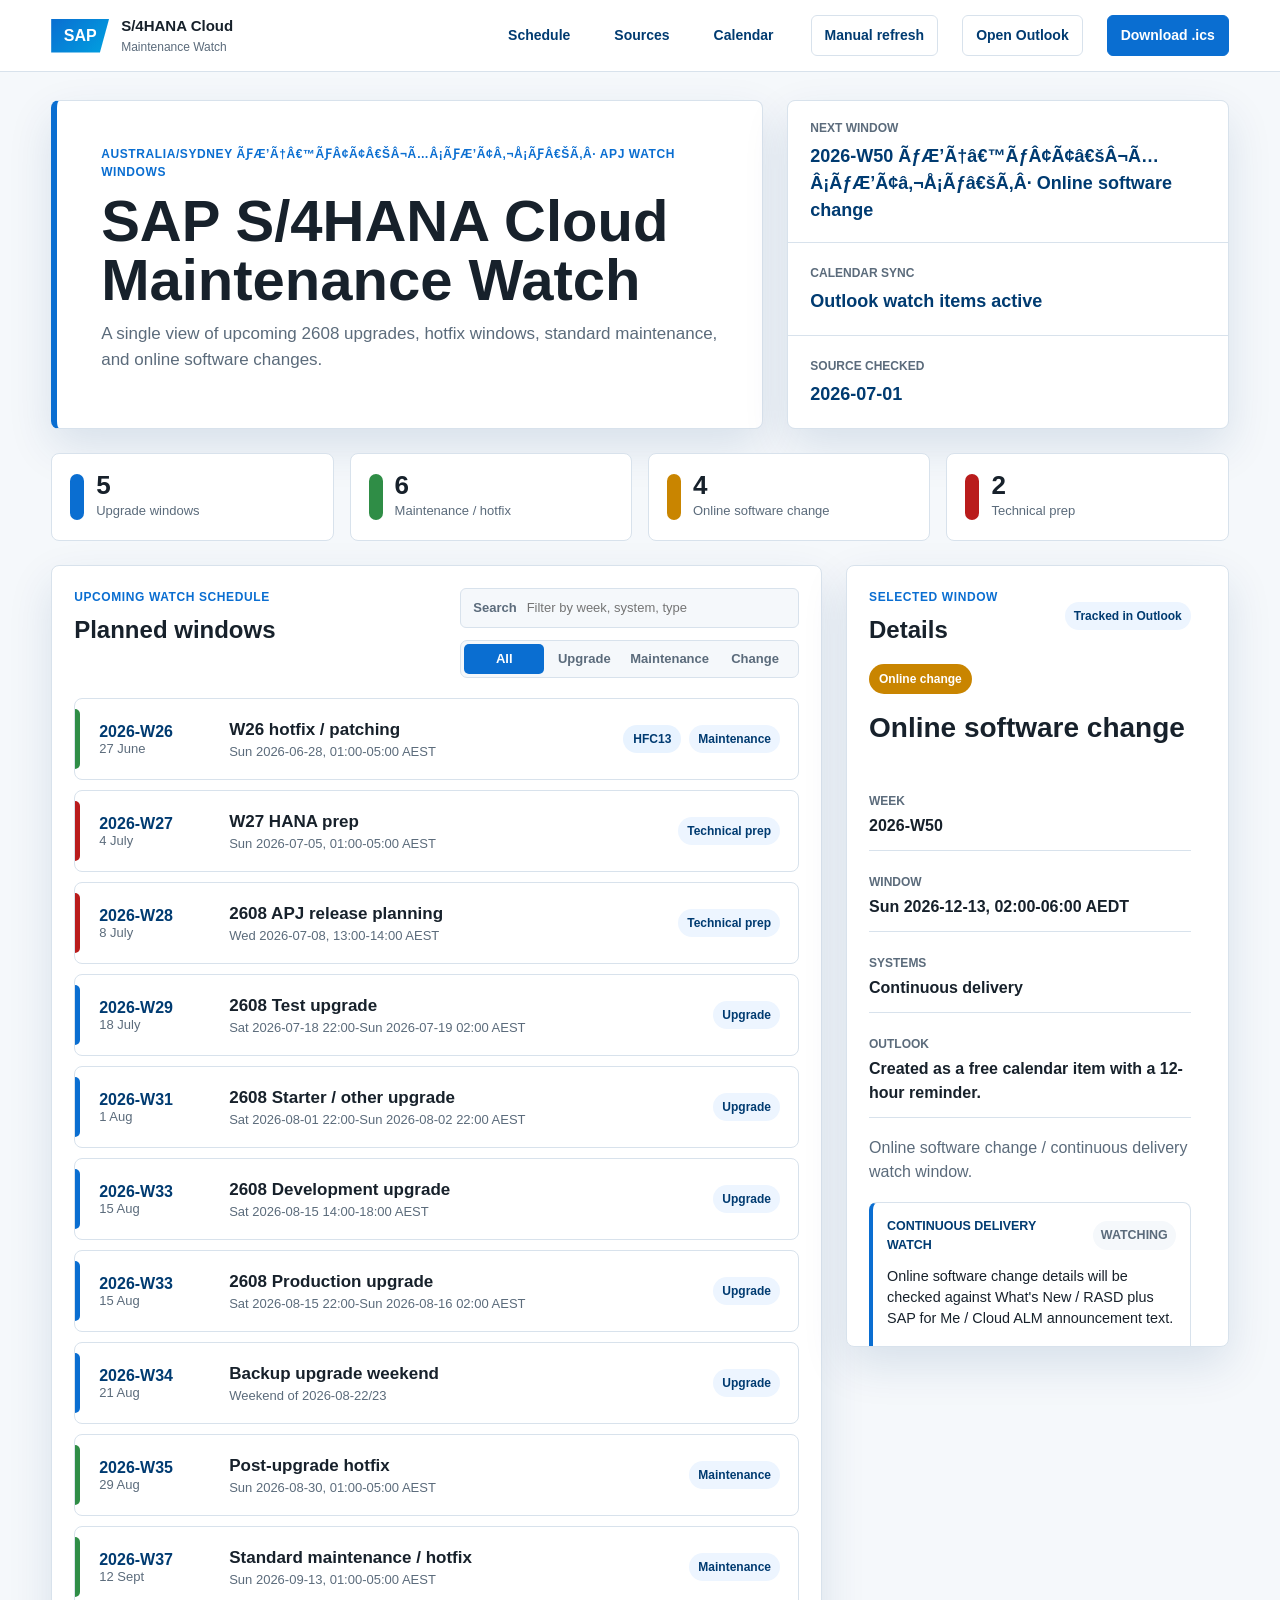
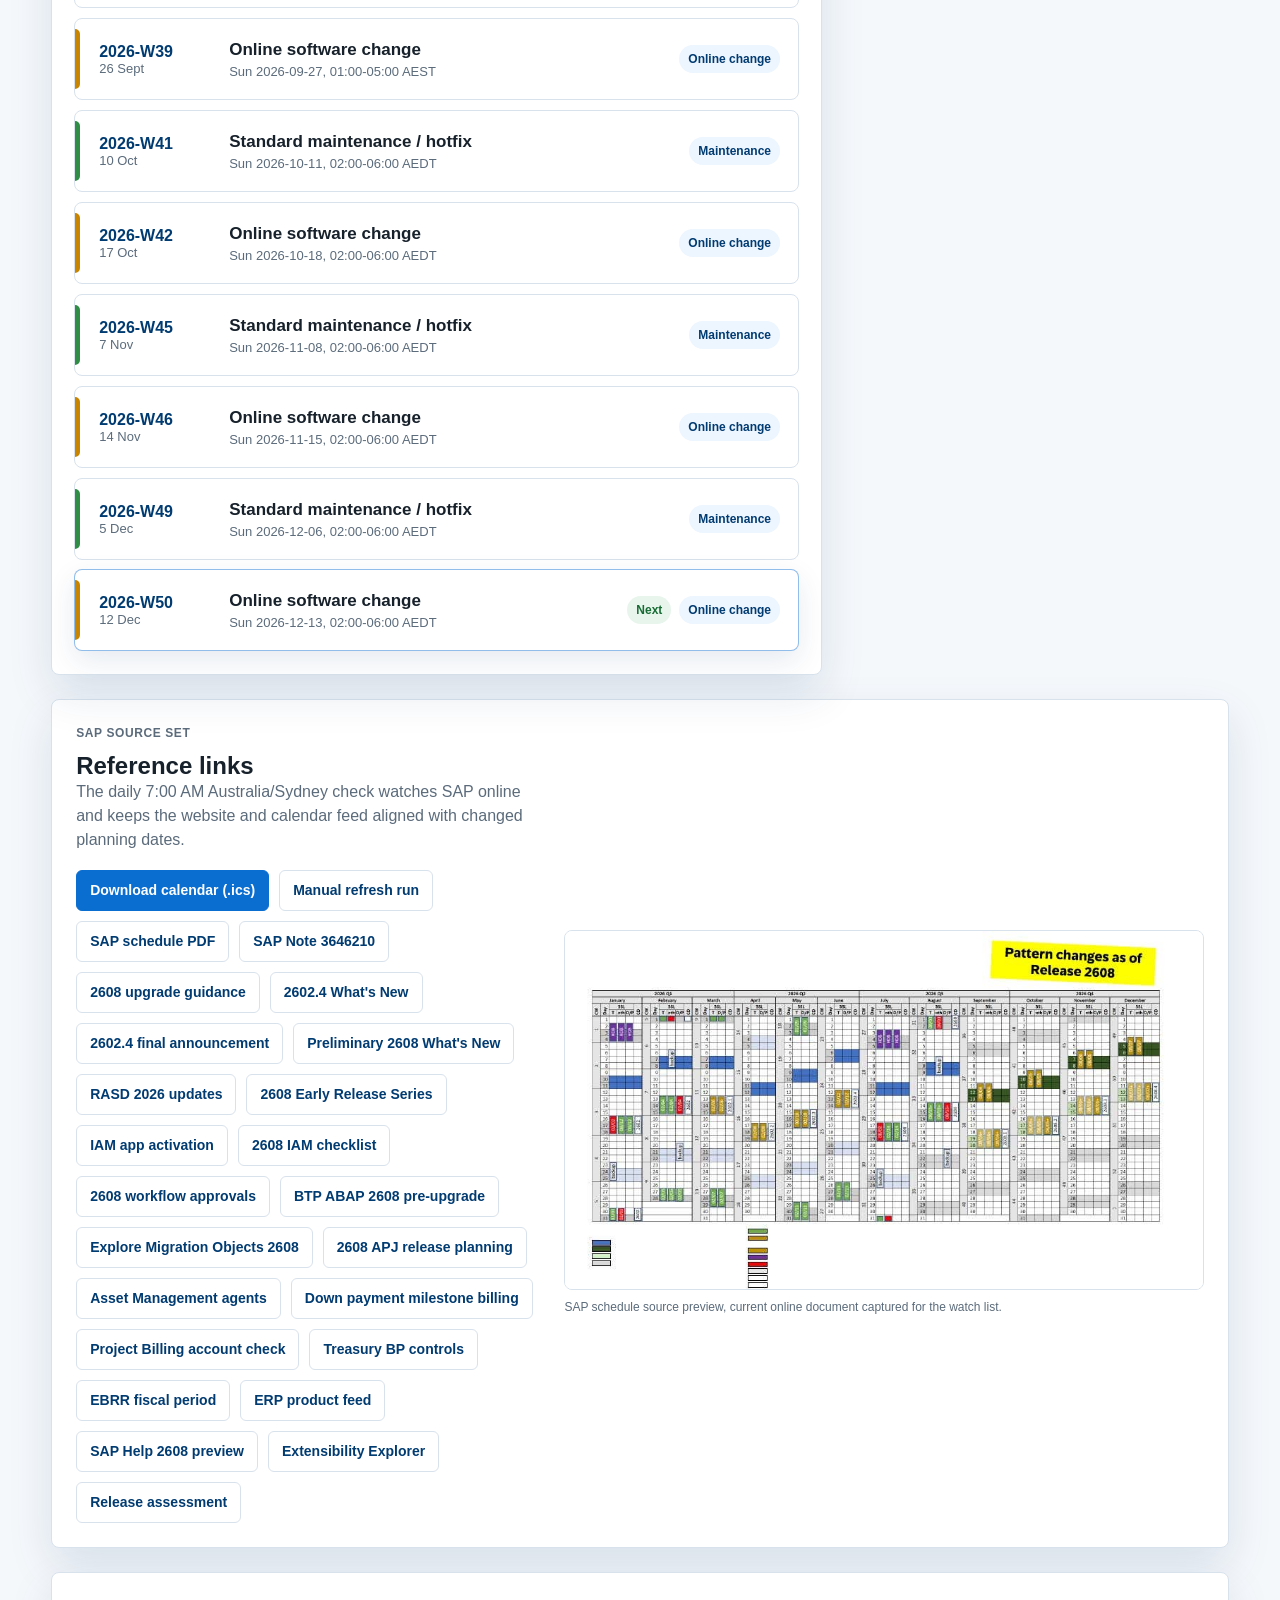
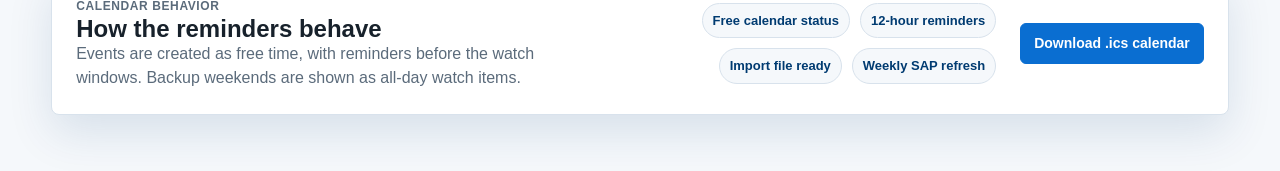
==== commit 38e684d9: "Add manual SAP refresh link" ====
--- a/SAP-Maintenance-Watch-Shareable.html
+++ b/SAP-Maintenance-Watch-Shareable.html
@@ -1,4 +1,4 @@
-﻿<!doctype html>
+<!doctype html>
 <html lang="en">
   <head>
     <meta charset="utf-8" />
@@ -97,6 +97,7 @@
 }
 
 nav a,
+.manual-refresh-link,
 .outlook-link,
 .calendar-download,
 .source-actions a {
@@ -110,12 +111,14 @@
 }
 
 nav a:hover,
+.manual-refresh-link:hover,
 .outlook-link:hover,
 .calendar-download:hover,
 .source-actions a:hover {
   background: #eaf4ff;
 }
 
+.manual-refresh-link,
 .outlook-link {
   border: 1px solid var(--line);
   background: var(--surface);
@@ -980,6 +983,9 @@
         <a href="#sources">Sources</a>
         <a href="#calendar">Calendar</a>
       </nav>
+      <a class="manual-refresh-link" href="https://github.com/sap-cloud-lab/sap-maintenance-watch/actions/workflows/refresh-sap-watch.yml" target="_blank" rel="noreferrer">
+        Manual refresh
+      </a>
       <a class="outlook-link" href="https://outlook.office365.com/calendar/" target="_blank" rel="noreferrer">
         Open Outlook
       </a>
@@ -1089,7 +1095,7 @@
           <p class="system-label">SAP source set</p>
           <h2>Reference links</h2>
           <p>
-            The weekly reminder checks SAP online and keeps the Outlook watch items aligned with any changed planning dates.
+            The daily 7:00 AM Australia/Sydney check watches SAP online and keeps the website and calendar feed aligned with changed planning dates.
           </p>
           <div class="source-actions">
             <a
@@ -1098,6 +1104,9 @@
               download="SAP-S4HANA-Cloud-Maintenance-Watch.ics"
             >
               Download calendar (.ics)
+            </a>
+            <a href="https://github.com/sap-cloud-lab/sap-maintenance-watch/actions/workflows/refresh-sap-watch.yml" target="_blank" rel="noreferrer">
+              Manual refresh run
             </a>
             <a href="https://www.sap.com/docs/download/2021/09/58ffa59e-f97d-0010-bca6-c68f7e60039b.pdf" target="_blank" rel="noreferrer">
               SAP schedule PDF
@@ -1352,7 +1361,7 @@
         label: "Operational announcement watch",
         summary: "HANA database upgrade preparation details are expected through SAP for Me / Cloud ALM availability announcements rather than a hotfix correction PDF.",
         expectedSource: "SAP for Me Cloud Service Availability notifications, SAP Cloud ALM status events, and the SAP 3-system landscape schedule PDF.",
-        nextAction: "Hourly check for updated announcement text, completion notices, or changed downtime wording."
+        nextAction: "Daily 7:00 AM Australia/Sydney check for updated announcement text, completion notices, or changed downtime wording."
       }
     },
     {
@@ -1403,7 +1412,7 @@
         summary: "T-Tenant upgrade is expected to move to 2608 with HFC02. Preliminary 2608 What's New and Product Assistance content is available for review. The Early Release Series runs 13-17 July 2026 and includes Extensibility, Finance, SAP Activate, Cloud ALM, and Test Automation Tool topics. A tracked IAM customer-action signal recommends checking and activating successor IAM apps before 2608. SAP's RASD 2026 guidance adds change-history filtering and direct navigation from impact cards to Custom CDS Views, Manage Business Role Changes After Upgrade, and tenant-specific S/4HANA apps. SAP also published BTP ABAP Environment pre-upgrade testing guidance, Explore Migration Objects 2602.4/2608 changes, a Project Billing account-type check that excludes revenue and sales-deduction G/L postings from Project Billing, Treasury Business Partner workflow controls for sensitive counterparty/payment data changes, dynamic fiscal-period determination for EBRR period-end close jobs, decentralized EWM/QM integration for SAP Cloud ERP two-tier scenarios, clean-core wrapper guidance, outbound-delivery stock-warning custom logic, API-created delivery stock-shortage handling, EPPM custom value types, Origin Profit Centers, CBC 5-country rollout planning, and additional ERP feed updates for sales extensibility, EBRR scheduling, and Joule/two-tier planning. The full HFC02 correction attachment is still pending until SAP publishes the 2608 patch collection note.",
         expectedSource: "SAP 2608 upgrade guidance, SAP Help 2608 preview, preliminary 2608 What's New / Product Assistance, RASD 2026 guidance, Early Release Series, IAM successor app guidance, BTP ABAP Environment 2608 pre-upgrade guidance, Explore Migration Objects 2602.4/2608 update, Project Billing account-type check guidance, Treasury Business Partner workflow-control guidance, EBRR dynamic fiscal-period guidance, decentralized EWM/QM integration update, clean-core wrapper guidance, outbound-delivery custom-logic guidance, API delivery stock-shortage guidance, EPPM custom-value-type guidance, Origin Profit Center guidance, CBC 5-country rollout guidance, SAP Community ERP product update feed, future SAP S/4HANA Cloud Public Edition 2608 Patch Collection Information Note, SAP for Me / Cloud ALM upgrade announcements.",
         expectedFrom: "2026-07-15",
-        nextAction: "Hourly check for the 2608 SAP Note number, HFC02 attachment, RASD link, and any updated customer activities."
+        nextAction: "Daily 7:00 AM Australia/Sydney check for the 2608 SAP Note number, HFC02 attachment, RASD link, and any updated customer activities."
       },
       customerActions: [
         {
@@ -1616,7 +1625,7 @@
         summary: "Starter, sandbox, evaluation, and other tenants are expected to upgrade with HFC03. T-Tenant is also expected to receive HFC03 at this point to preview features before D/P tenants move to HFC03+. Preliminary What's New and RASD should be used to identify scope-specific review items before the weekend, including change-history deltas and impact-card navigation. The IAM successor app activation check remains an active customer action.",
         expectedSource: "SAP Help 2608 preview, preliminary 2608 What's New / Product Assistance, RASD 2026 guidance, IAM successor app guidance, future SAP S/4HANA Cloud Public Edition 2608 Patch Collection Information Note, SAP for Me announcements, and Cloud ALM status events.",
         expectedFrom: "2026-07-15",
-        nextAction: "Hourly check for HFC03 details, RASD impacts, new feature preview wording, and any date or downtime wording changes."
+        nextAction: "Daily 7:00 AM Australia/Sydney check for HFC03 details, RASD impacts, new feature preview wording, and any date or downtime wording changes."
       }
     },
     {
@@ -1636,7 +1645,7 @@
         summary: "Development systems are expected to upgrade with HFC03+. SAP's 2608 pattern introduces HFCxx+ releases containing critical fixes one week after the base HFC. Preliminary What's New, RASD 2026 guidance, and the IAM successor app activation guidance are active preparation sources for scope-specific changes.",
         expectedSource: "SAP Help 2608 preview, preliminary 2608 What's New / Product Assistance, RASD 2026 guidance, IAM successor app guidance, future 2608 patch collection note, HFC short-description attachments, and SAP for Me / Cloud ALM announcements.",
         expectedFrom: "2026-07-15",
-        nextAction: "Hourly check for HFC03+ wording, application correction lists, critical-fix markers, and recommended customer activities."
+        nextAction: "Daily 7:00 AM Australia/Sydney check for HFC03+ wording, application correction lists, critical-fix markers, and recommended customer activities."
       }
     },
     {
@@ -1656,7 +1665,7 @@
         summary: "Production systems are expected to upgrade with HFC03+. This is the highest-priority watch item for HFC03+ critical fixes, customer activities, completion updates, scope-specific RASD preparation items, and IAM successor app activation readiness.",
         expectedSource: "SAP Help 2608 preview, preliminary 2608 What's New / Product Assistance, RASD 2026 guidance, IAM successor app guidance, future 2608 patch collection note, HFC short-description attachments, SAP for Me / Cloud ALM announcements, and upgrade emails.",
         expectedFrom: "2026-07-15",
-        nextAction: "Hourly check for HFC03+ details, production-impact wording, recommended activities, and any completion or delay updates."
+        nextAction: "Daily 7:00 AM Australia/Sydney check for HFC03+ details, production-impact wording, recommended activities, and any completion or delay updates."
       }
     },
     {
@@ -1675,7 +1684,7 @@
         label: "Exception-only watch",
         summary: "The backup weekend is only used for systems not upgraded during the original upgrade weekends. There may be no correction PDF unless SAP announces a specific affected system.",
         expectedSource: "SAP for Me / Cloud ALM system-specific announcements and upgrade completion or exception emails.",
-        nextAction: "Hourly check for any Fortescue-specific backup-weekend announcement, cancellation, or changed system scope."
+        nextAction: "Daily 7:00 AM Australia/Sydney check for any Fortescue-specific backup-weekend announcement, cancellation, or changed system scope."
       }
     },
     {
@@ -1695,7 +1704,7 @@
         summary: "This post-upgrade patching window should be matched to the published 2608 HFC level once SAP publishes the 2608 patch collection note and attachments.",
         expectedSource: "Future 2608 patch collection note, HFC short-description attachments, SAP for Me / Cloud ALM HFC announcements.",
         expectedFrom: "2026-07-15",
-        nextAction: "Hourly check for the exact HFC code, correction list, and whether the window remains required after upgrade completion."
+        nextAction: "Daily 7:00 AM Australia/Sydney check for the exact HFC code, correction list, and whether the window remains required after upgrade completion."
       }
     },
     {
@@ -1714,7 +1723,7 @@
         label: "Standard maintenance detail pending",
         summary: "This is the first standard maintenance / hotfix watch window after the 2608 pattern change. SAP's 2608 pattern indicates D/P tenants receive HFCxx+ critical-fix releases while T/other tenants may receive the base HFC earlier.",
         expectedSource: "2608 patch collection note, SAP for Me / Cloud ALM maintenance announcements, and HFC attachments when published.",
-        nextAction: "Hourly check for exact HFC/HFC+ code, correction/update wording, customer activities, and window changes."
+        nextAction: "Daily 7:00 AM Australia/Sydney check for exact HFC/HFC+ code, correction/update wording, customer activities, and window changes."
       }
     },
     {
@@ -1733,7 +1742,7 @@
         label: "Continuous delivery watch",
         summary: "Online software change details are expected through What's New, Preliminary What's New, RASD, and SAP for Me / Cloud ALM announcement text. SAP's 2608 pattern adds online software change weekends alongside standard maintenance and optional urgent maintenance.",
         expectedSource: "What's New Viewer, Preliminary What's New, Release Assessment / Scope Dependency, SAP for Me / Cloud ALM announcements.",
-        nextAction: "Hourly check for released or upcoming feature/update detail and any customer action flags."
+        nextAction: "Daily 7:00 AM Australia/Sydney check for released or upcoming feature/update detail and any customer action flags."
       }
     },
     {
@@ -1752,7 +1761,7 @@
         label: "Standard maintenance detail pending",
         summary: "Monthly standard maintenance details will be tied to the current 2608 HFC level once SAP publishes the relevant note update and announcement.",
         expectedSource: "2608 patch collection note, HFC short-description attachments, SAP for Me / Cloud ALM announcements.",
-        nextAction: "Hourly check for exact HFC code, correction list, and any changed downtime wording."
+        nextAction: "Daily 7:00 AM Australia/Sydney check for exact HFC code, correction list, and any changed downtime wording."
       }
     },
     {
@@ -1771,7 +1780,7 @@
         label: "Continuous delivery watch",
         summary: "Online software change details will be checked against What's New / RASD plus SAP for Me / Cloud ALM announcement text.",
         expectedSource: "What's New Viewer, Preliminary What's New, Release Assessment / Scope Dependency, SAP for Me / Cloud ALM announcements.",
-        nextAction: "Hourly check for feature/update detail, affected scope, and customer action flags."
+        nextAction: "Daily 7:00 AM Australia/Sydney check for feature/update detail, affected scope, and customer action flags."
       }
     },
     {
@@ -1790,7 +1799,7 @@
         label: "Standard maintenance detail pending",
         summary: "Monthly standard maintenance details will be tied to the current 2608 HFC level once SAP publishes the relevant note update and announcement.",
         expectedSource: "2608 patch collection note, HFC short-description attachments, SAP for Me / Cloud ALM announcements.",
-        nextAction: "Hourly check for exact HFC code, correction list, and any changed downtime wording."
+        nextAction: "Daily 7:00 AM Australia/Sydney check for exact HFC code, correction list, and any changed downtime wording."
       }
     },
     {
@@ -1809,7 +1818,7 @@
         label: "Continuous delivery watch",
         summary: "Online software change details will be checked against What's New / RASD plus SAP for Me / Cloud ALM announcement text.",
         expectedSource: "What's New Viewer, Preliminary What's New, Release Assessment / Scope Dependency, SAP for Me / Cloud ALM announcements.",
-        nextAction: "Hourly check for feature/update detail, affected scope, and customer action flags."
+        nextAction: "Daily 7:00 AM Australia/Sydney check for feature/update detail, affected scope, and customer action flags."
       }
     },
     {
@@ -1828,7 +1837,7 @@
         label: "Standard maintenance detail pending",
         summary: "Monthly standard maintenance details will be tied to the current 2608 HFC level once SAP publishes the relevant note update and announcement.",
         expectedSource: "2608 patch collection note, HFC short-description attachments, SAP for Me / Cloud ALM announcements.",
-        nextAction: "Hourly check for exact HFC code, correction list, and any changed downtime wording."
+        nextAction: "Daily 7:00 AM Australia/Sydney check for exact HFC code, correction list, and any changed downtime wording."
       }
     },
     {
@@ -1847,7 +1856,7 @@
         label: "Continuous delivery watch",
         summary: "Online software change details will be checked against What's New / RASD plus SAP for Me / Cloud ALM announcement text.",
         expectedSource: "What's New Viewer, Preliminary What's New, Release Assessment / Scope Dependency, SAP for Me / Cloud ALM announcements.",
-        nextAction: "Hourly check for feature/update detail, affected scope, and customer action flags."
+        nextAction: "Daily 7:00 AM Australia/Sydney check for feature/update detail, affected scope, and customer action flags."
       }
     }
   ]
@@ -2066,7 +2075,7 @@
             <dd>${escapeHTML(detailWatch.expectedSource)}</dd>
           </div>
           <div>
-            <dt>Hourly action</dt>
+            <dt>Daily action</dt>
             <dd>${escapeHTML(detailWatch.nextAction)}</dd>
           </div>
         </dl>
